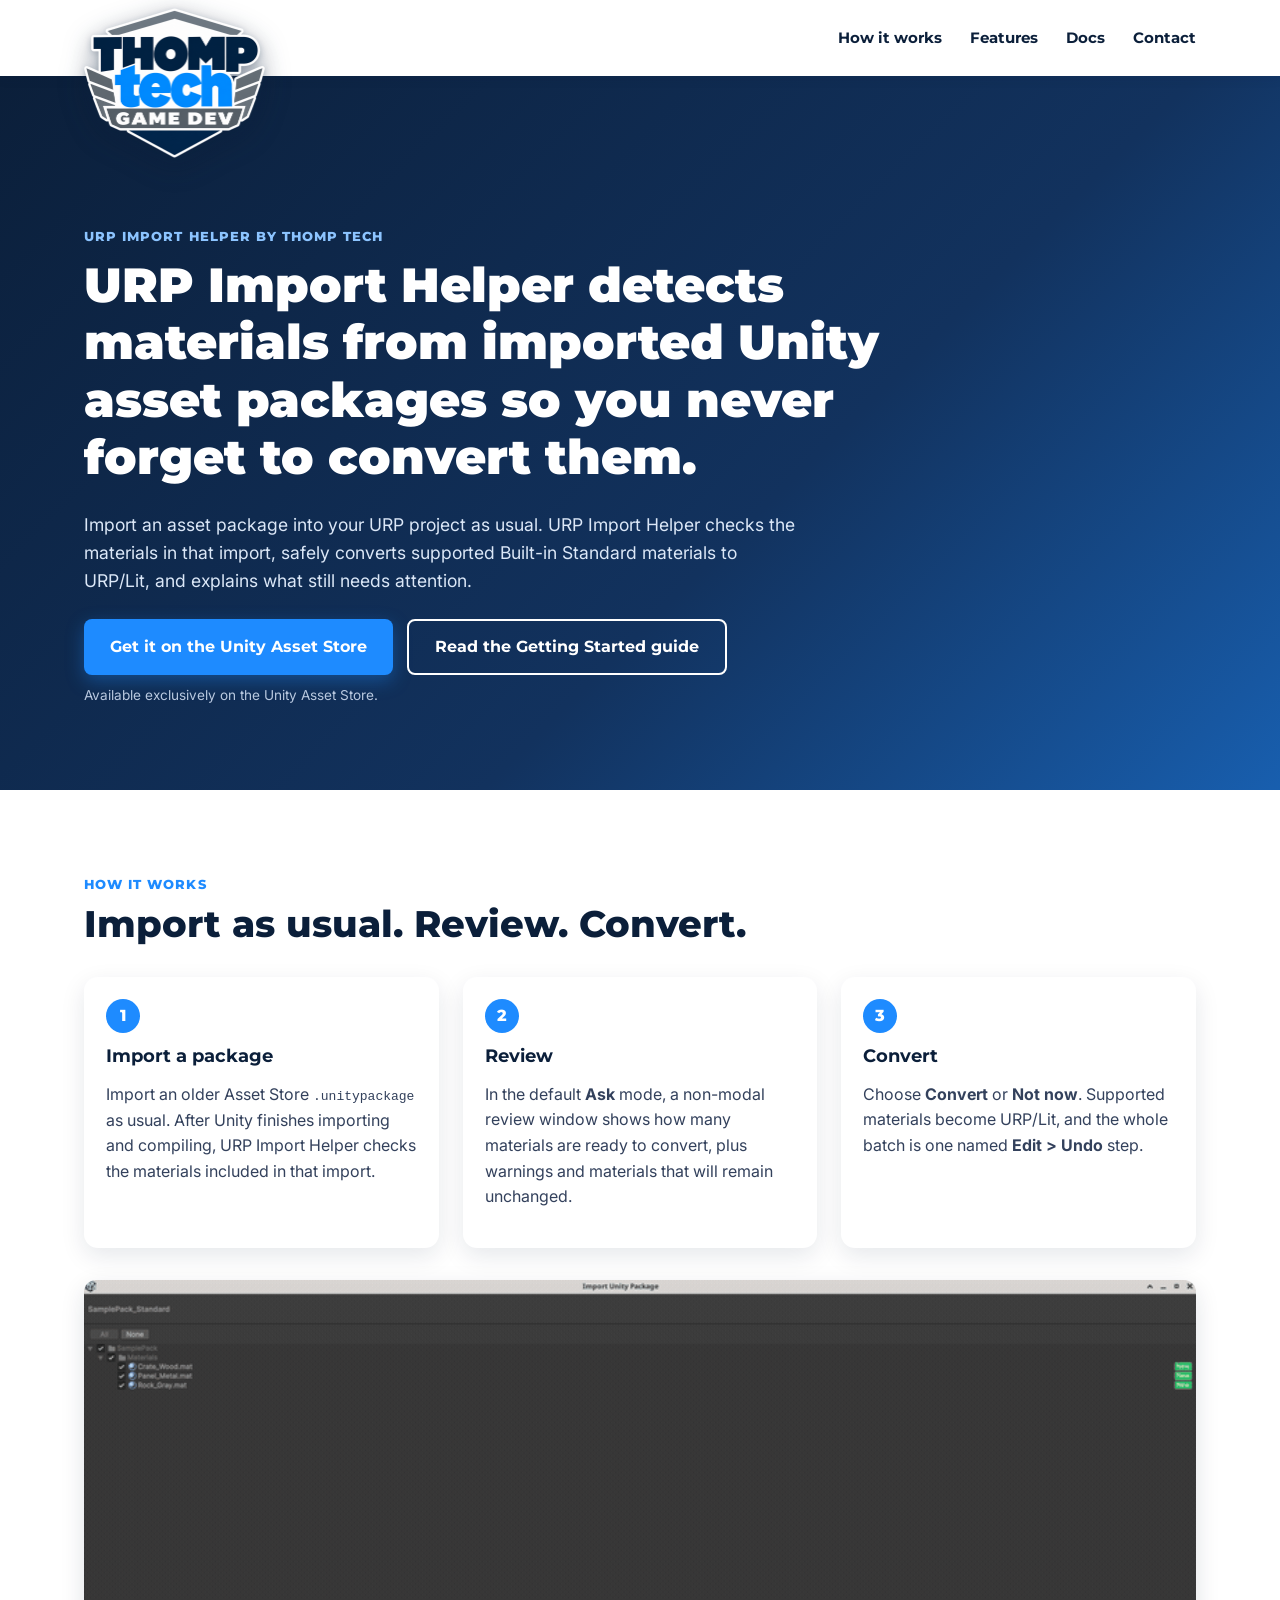
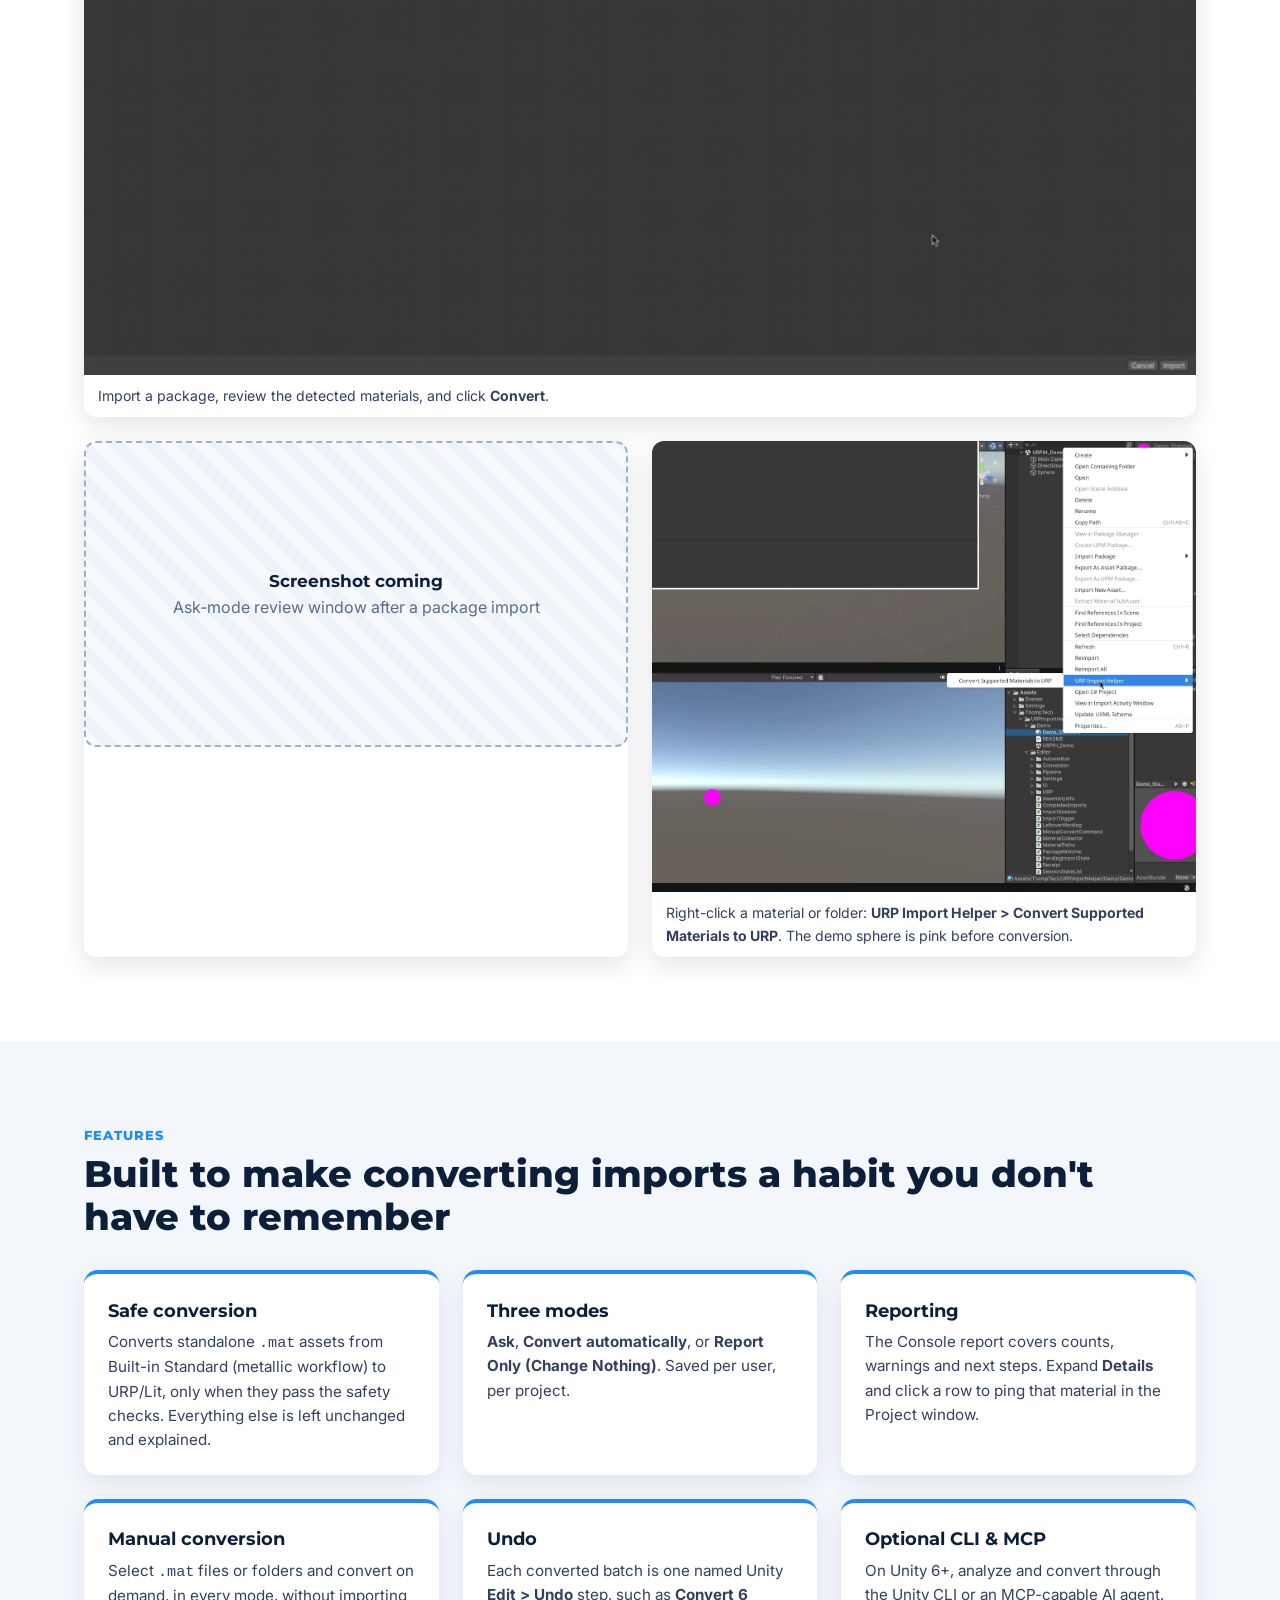
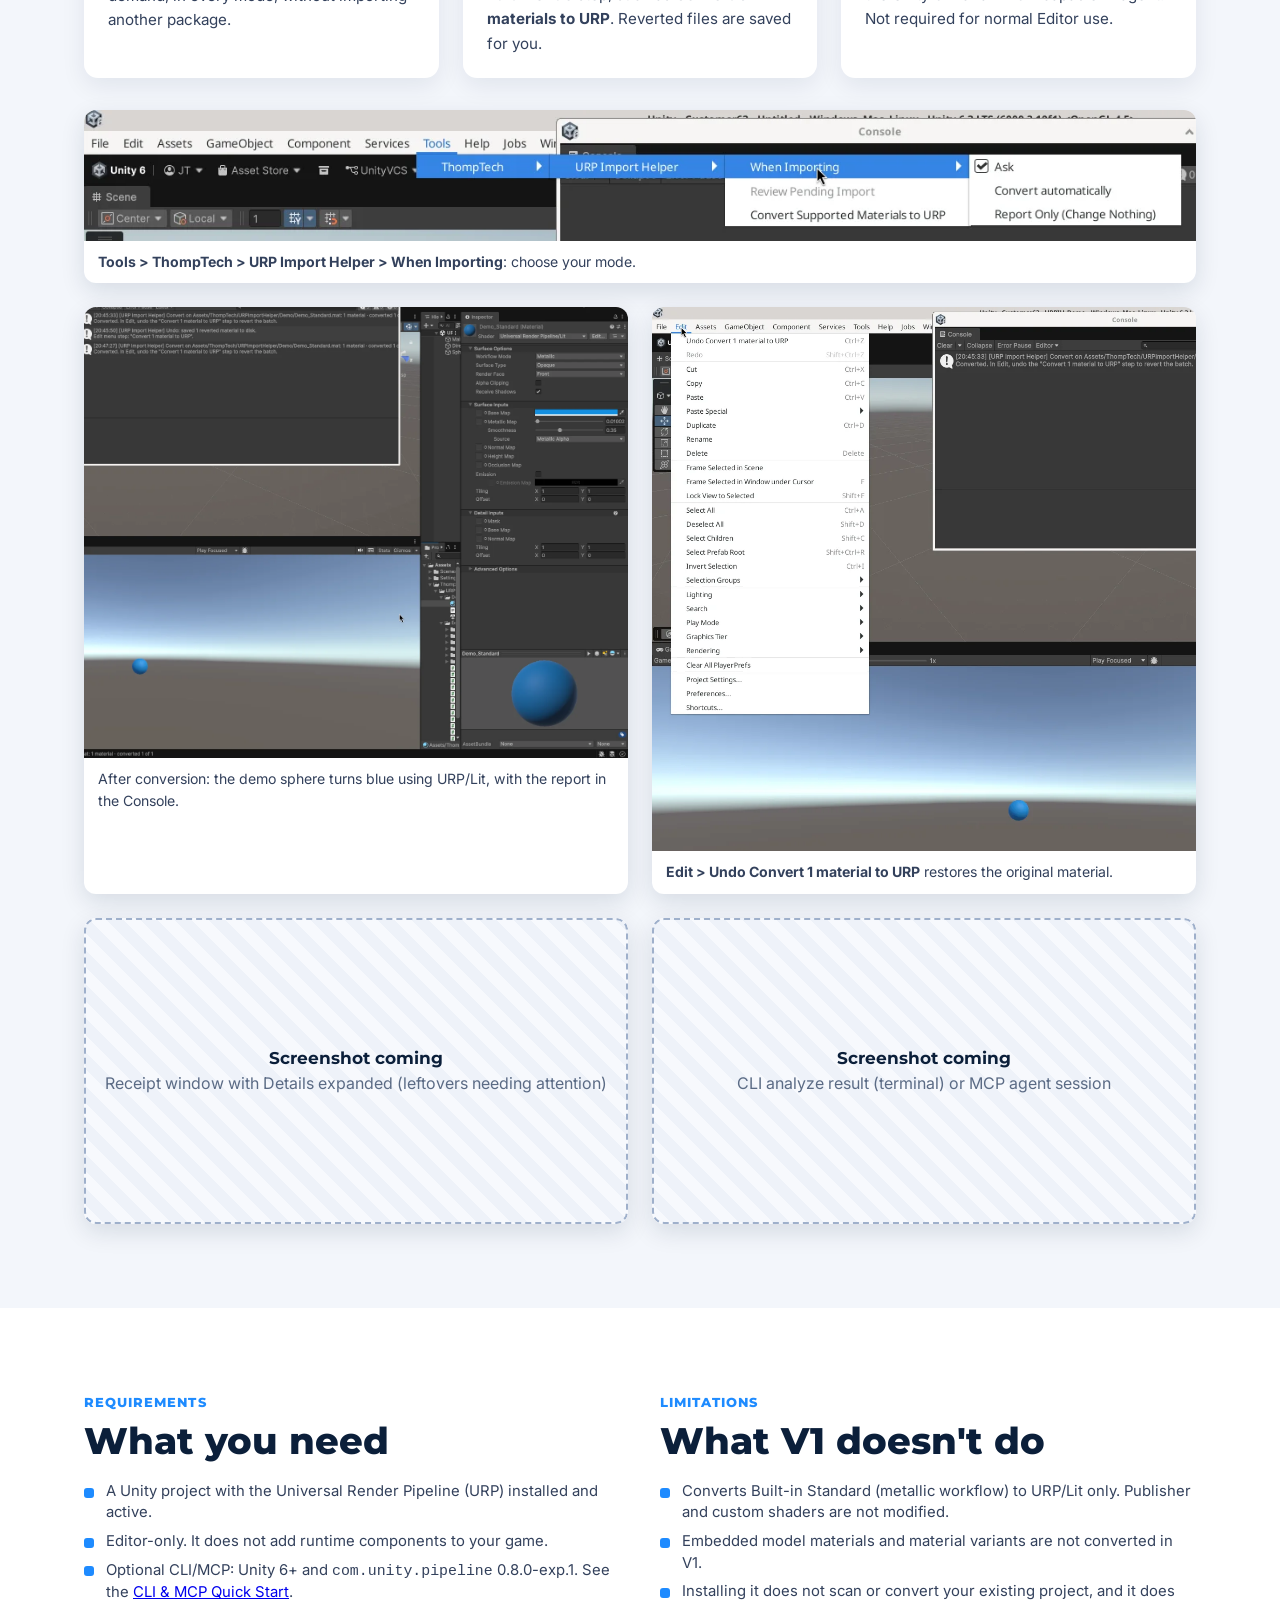
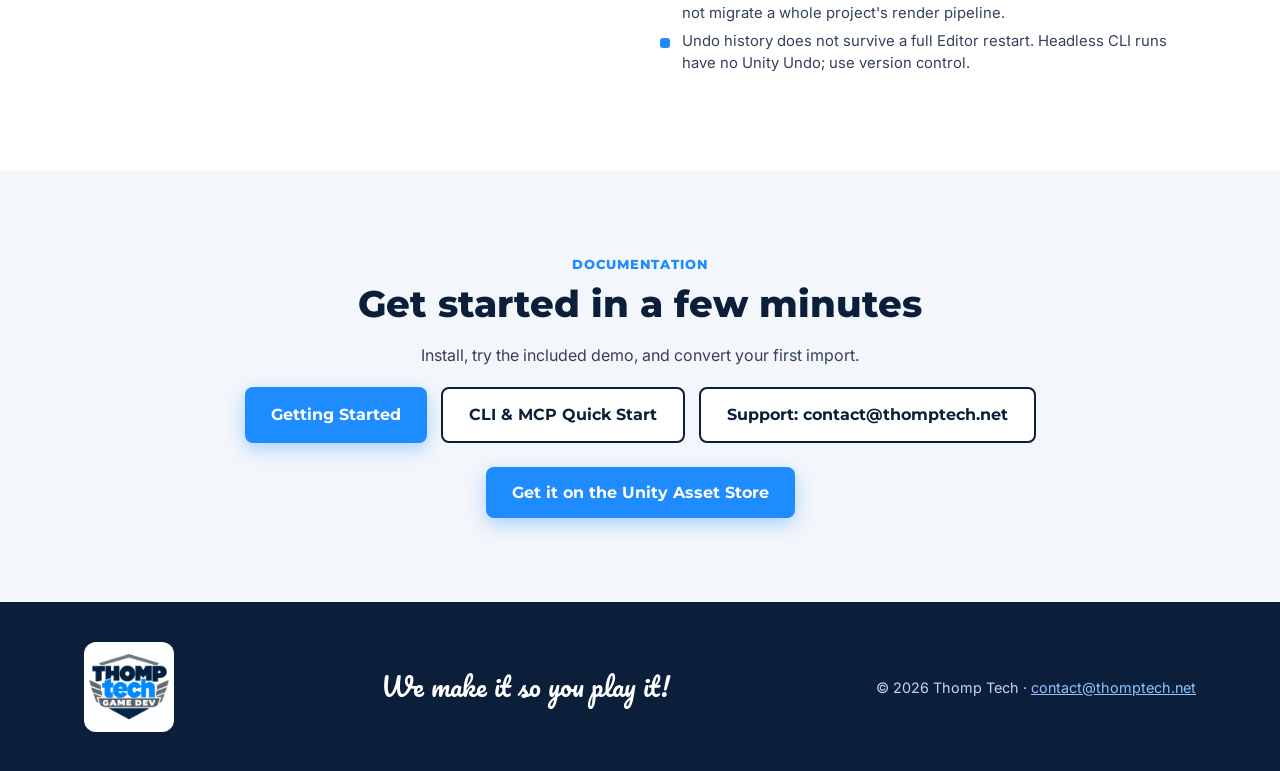
==== urp-import-helper/index.html @ 6417a0b2 "Add URPIH demo GIF" ====
<!DOCTYPE html>
<html lang="en">
<head>
<meta charset="UTF-8"><meta name="viewport" content="width=device-width, initial-scale=1">
<title>URP Import Helper | Thomp Tech</title>
<meta name="description" content="URP Import Helper detects materials from imported Unity asset packages so you never forget to convert them.">
<link rel="preconnect" href="https://fonts.googleapis.com"><link rel="preconnect" href="https://fonts.gstatic.com" crossorigin>
<link href="https://fonts.googleapis.com/css2?family=Montserrat:wght@600;700;800;900&family=Inter:wght@400;500;600&family=Pacifico&display=swap" rel="stylesheet">
<link rel="stylesheet" href="/style.css"><link rel="stylesheet" href="/urp-import-helper/urpih.css">
<link rel="icon" href="/favicon.ico" sizes="any"><link rel="icon" type="image/png" href="/favicon-32.png"><link rel="apple-touch-icon" href="/apple-touch-icon.png">
</head>
<body>
<header class="site-header">
  <div class="wrap nav-row">
    <a href="/" class="brand"><img src="/images/logo-float.png?v=2" alt="Thomp Tech Game Dev logo"></a>
    <nav><a href="#how">How it works</a><a href="#features">Features</a><a href="/urp-import-helper/docs/">Docs</a><a href="/#contact">Contact</a></nav>
  </div>
</header>

<section class="urp-hero">
  <div class="wrap">
    <p class="eyebrow">URP Import Helper by Thomp Tech</p>
    <h1>URP Import Helper detects materials from imported Unity asset packages so you never forget to convert them.</h1>
    <p class="lead">Import an asset package into your URP project as usual. URP Import Helper checks the materials in that import, safely converts supported Built-in Standard materials to URP/Lit, and explains what still needs attention.</p>
    <div class="btns">
      <!-- TODO: replace href with the live Unity Asset Store URL once the listing is approved -->
      <a class="btn primary" href="#asset-store-link-pending">Get it on the Unity Asset Store</a>
      <a class="btn outline" href="/urp-import-helper/docs/">Read the Getting Started guide</a>
    </div>
    <p class="store-note">Available exclusively on the Unity Asset Store.</p>
  </div>
</section>

<section id="how" class="section">
  <div class="wrap">
    <p class="eyebrow">How it works</p>
    <h2>Import as usual. Review. Convert.</h2>
    <div class="steps">
      <div class="step"><span class="num">1</span><h3>Import a package</h3><p>Import an older Asset Store <code>.unitypackage</code> as usual. After Unity finishes importing and compiling, URP Import Helper checks the materials included in that import.</p></div>
      <div class="step"><span class="num">2</span><h3>Review</h3><p>In the default <strong>Ask</strong> mode, a non-modal review window shows how many materials are ready to convert, plus warnings and materials that will remain unchanged.</p></div>
      <div class="step"><span class="num">3</span><h3>Convert</h3><p>Choose <strong>Convert</strong> or <strong>Not now</strong>. Supported materials become URP/Lit, and the whole batch is one named <strong>Edit &gt; Undo</strong> step.</p></div>
    </div>
    <div class="shot-grid">
      <figure class="shot wide"><img src="img/urpih-import-ask-convert.gif" alt="Importing a package with Built-in Standard materials, the URP Import Helper review window appears, and Convert 3 materials converts them to URP" loading="lazy"><figcaption>Import a package, review the detected materials, and click <strong>Convert</strong>.</figcaption></figure>
      <figure class="shot"><div class="ph-shot"><strong>Screenshot coming</strong><span>Ask-mode review window after a package import</span></div></figure>
      <figure class="shot"><img src="img/convert-menu.webp" alt="Unity Project window right-click menu showing URP Import Helper > Convert Supported Materials to URP on the pink demo material" loading="lazy"><figcaption>Right-click a material or folder: <strong>URP Import Helper &gt; Convert Supported Materials to URP</strong>. The demo sphere is pink before conversion.</figcaption></figure>
    </div>
  </div>
</section>

<section id="features" class="section alt">
  <div class="wrap">
    <p class="eyebrow">Features</p>
    <h2>Built to make converting imports a habit you don't have to remember</h2>
    <div class="feat-grid">
      <div class="feat"><h3>Safe conversion</h3><p>Converts standalone <code>.mat</code> assets from Built-in Standard (metallic workflow) to URP/Lit, only when they pass the safety checks. Everything else is left unchanged and explained.</p></div>
      <div class="feat"><h3>Three modes</h3><p><strong>Ask</strong>, <strong>Convert automatically</strong>, or <strong>Report Only (Change Nothing)</strong>. Saved per user, per project.</p></div>
      <div class="feat"><h3>Reporting</h3><p>The Console report covers counts, warnings and next steps. Expand <strong>Details</strong> and click a row to ping that material in the Project window.</p></div>
      <div class="feat"><h3>Manual conversion</h3><p>Select <code>.mat</code> files or folders and convert on demand, in every mode, without importing another package.</p></div>
      <div class="feat"><h3>Undo</h3><p>Each converted batch is one named Unity <strong>Edit &gt; Undo</strong> step, such as <strong>Convert 6 materials to URP</strong>. Reverted files are saved for you.</p></div>
      <div class="feat"><h3>Optional CLI &amp; MCP</h3><p>On Unity 6+, analyze and convert through the Unity CLI or an MCP-capable AI agent. Not required for normal Editor use.</p></div>
    </div>
    <div class="shot-grid">
      <figure class="shot wide"><img src="img/tools-menu.webp" alt="Tools > ThompTech > URP Import Helper > When Importing menu showing Ask, Convert automatically and Report Only (Change Nothing)" loading="lazy"><figcaption><strong>Tools &gt; ThompTech &gt; URP Import Helper &gt; When Importing</strong>: choose your mode.</figcaption></figure>
      <figure class="shot"><img src="img/after-convert.webp" alt="Demo sphere converted to blue with the Inspector showing Universal Render Pipeline/Lit and the conversion report in the Console" loading="lazy"><figcaption>After conversion: the demo sphere turns blue using URP/Lit, with the report in the Console.</figcaption></figure>
      <figure class="shot"><img src="img/edit-undo.webp" alt="Unity Edit menu showing Undo Convert 1 material to URP" loading="lazy"><figcaption><strong>Edit &gt; Undo Convert 1 material to URP</strong> restores the original material.</figcaption></figure>
      <figure class="shot"><div class="ph-shot"><strong>Screenshot coming</strong><span>Receipt window with Details expanded (leftovers needing attention)</span></div></figure>
      <figure class="shot"><div class="ph-shot"><strong>Screenshot coming</strong><span>CLI analyze result (terminal) or MCP agent session</span></div></figure>
    </div>
  </div>
</section>

<section class="section">
  <div class="wrap two-col">
    <div>
      <p class="eyebrow">Requirements</p>
      <h2>What you need</h2>
      <ul class="features">
        <li>A Unity project with the Universal Render Pipeline (URP) installed and active.</li>
        <li>Editor-only. It does not add runtime components to your game.</li>
        <li>Optional CLI/MCP: Unity 6+ and <code>com.unity.pipeline</code> 0.8.0-exp.1. See the <a href="/urp-import-helper/docs/cli-mcp/">CLI &amp; MCP Quick Start</a>.</li>
      </ul>
    </div>
    <div>
      <p class="eyebrow">Limitations</p>
      <h2>What V1 doesn't do</h2>
      <ul class="features">
        <li>Converts Built-in Standard (metallic workflow) to URP/Lit only. Publisher and custom shaders are not modified.</li>
        <li>Embedded model materials and material variants are not converted in V1.</li>
        <li>Installing it does not scan or convert your existing project, and it does not migrate a whole project's render pipeline.</li>
        <li>Undo history does not survive a full Editor restart. Headless CLI runs have no Unity Undo; use version control.</li>
      </ul>
    </div>
  </div>
</section>

<section class="section alt">
  <div class="wrap center">
    <p class="eyebrow">Documentation</p>
    <h2>Get started in a few minutes</h2>
    <p>Install, try the included demo, and convert your first import.</p>
    <div class="doc-links" style="justify-content:center">
      <a class="btn primary" href="/urp-import-helper/docs/">Getting Started</a>
      <a class="btn outline" href="/urp-import-helper/docs/cli-mcp/">CLI &amp; MCP Quick Start</a>
      <a class="btn outline" href="mailto:contact@thomptech.net">Support: contact@thomptech.net</a>
    </div>
    <div class="btns center-btns">
      <!-- TODO: replace href with the live Unity Asset Store URL once the listing is approved -->
      <a class="btn primary" href="#asset-store-link-pending">Get it on the Unity Asset Store</a>
    </div>
  </div>
</section>

<footer class="site-footer">
  <div class="wrap foot-row">
    <img src="/images/logo-transparent.png" alt="Thomp Tech logo">
    <p class="script">We make it so you play it!</p>
    <p class="copy">&copy; 2026 Thomp Tech &middot; <a href="mailto:contact@thomptech.net">contact@thomptech.net</a></p>
  </div>
</footer>
<script>(()=>{const h=document.querySelector(".site-header"),f=()=>h.classList.toggle("scrolled",scrollY>40);addEventListener("scroll",f,{passive:true});f()})();</script>
</body>
</html>
---- style.css ----
:root{--navy:#0B1F3A;--blue:#1E8BFF;--text:#33415c;--bg2:#f3f6fb}
*{box-sizing:border-box}html{scroll-behavior:smooth;scroll-padding-top:84px}
body{margin:0;font-family:Inter,system-ui,sans-serif;color:var(--text);line-height:1.6}
img{max-width:100%;display:block}
h1,h2,h3,.btn,nav a,.eyebrow{font-family:Montserrat,sans-serif}
h1,h2,h3{color:var(--navy);margin:.2em 0 .5em;line-height:1.15}
h2{font-size:clamp(1.6rem,3vw,2.3rem);font-weight:800}
h3{font-size:1.15rem;font-weight:700}
.wrap{max-width:1160px;margin:0 auto;padding:0 24px}
.site-header{position:sticky;top:0;z-index:10;background:#fff;box-shadow:0 2px 12px rgba(11,31,58,.08)}
.nav-row{display:flex;align-items:center;justify-content:space-between;height:76px}
.brand img{height:62px;width:auto}
nav{display:flex;gap:28px}
nav a{color:var(--navy);text-decoration:none;font-weight:700;font-size:.95rem}
nav a:hover{color:var(--blue)}
.hero{min-height:600px;display:flex;align-items:center;background:linear-gradient(90deg,rgba(255,255,255,.88) 0%,rgba(255,255,255,.6) 40%,rgba(255,255,255,0) 68%),url(images/hero.webp) center/cover}
.hero-inner{width:100%}
.hero h1{font-size:clamp(2.2rem,5vw,3.8rem);font-weight:900;max-width:640px;margin-bottom:.2em}
.hero h1 span{color:var(--blue)}
.tagline{font-family:Pacifico,cursive;color:var(--blue);font-size:1.5rem;margin:0 0 .6em}
.lead{max-width:520px;font-size:1.1rem;color:var(--navy)}
.btns{display:flex;gap:14px;flex-wrap:wrap;margin-top:24px}
.btn{display:inline-flex;align-items:center;gap:8px;padding:13px 26px;border-radius:8px;font-weight:700;text-decoration:none;font-size:1rem;transition:.2s}
.btn.primary{background:var(--blue);color:#fff;box-shadow:0 6px 18px rgba(30,139,255,.35)}
.btn.primary:hover{background:#0b74e5}
.btn.outline{background:#fff;color:var(--navy);border:2px solid var(--navy)}
.btn.outline:hover{border-color:var(--blue);color:var(--blue)}
.btn.disabled{background:#e6eaf1;color:#7b879b;cursor:default}
.btn .ph{font-size:.7rem;font-weight:500;opacity:.75}
.ph{font-style:italic;color:#8a96aa}
.ph-box{border:1px dashed #b8c3d6;border-radius:8px;padding:10px 18px;margin:16px 0;background:#fafcff}
.ph-box p,.ph-box ul{margin:.3em 0}
.section{padding:84px 0}.alt{background:var(--bg2)}
.eyebrow{color:var(--blue);font-weight:800;text-transform:uppercase;letter-spacing:.08em;font-size:.82rem;margin:0}
.center{text-align:center}
.featured{display:grid;grid-template-columns:1.1fr 1fr;gap:48px;align-items:center}
.feat-img{position:relative}
.feat-img img{border-radius:14px;box-shadow:0 12px 30px rgba(11,31,58,.18)}
.badge{position:absolute;top:14px;left:14px;background:rgba(11,31,58,.8);color:#fff;font-size:.8rem;padding:5px 12px;border-radius:20px;font-weight:600}
.cards{display:grid;grid-template-columns:repeat(3,1fr);gap:28px;margin-top:36px}
.card{background:#fff;border-radius:14px;overflow:hidden;box-shadow:0 8px 24px rgba(11,31,58,.1)}
.card img{aspect-ratio:16/10;object-fit:cover;width:100%}
.card-body{padding:20px 22px 24px}.card-body p{margin:0}
.past{text-align:center;margin-top:40px}.past p{margin:.3em 0}.muted{color:#8a96aa;font-style:italic}
.about{display:grid;grid-template-columns:340px 1fr;gap:56px;align-items:center}
.headshot{border-radius:16px;box-shadow:0 12px 30px rgba(11,31,58,.18);aspect-ratio:4/5;object-fit:cover;width:100%}
.contact{background:linear-gradient(rgba(243,246,251,.92),rgba(243,246,251,.92)),url(images/desk-window.webp) center/cover}
.contact-inner{max-width:720px}
.email a{color:var(--blue);font-weight:600}
.center-btns{justify-content:center}
.site-footer{background:var(--navy);color:#c9d4e6;padding:40px 0}
.foot-row{display:flex;align-items:center;justify-content:space-between;gap:24px;flex-wrap:wrap}
.foot-row img{height:90px;width:auto;background:#fff;border-radius:12px;padding:4px}
.script{font-family:Pacifico,cursive;color:#fff;font-size:1.6rem;margin:0}
.copy{margin:0;font-size:.9rem}
@media (max-width:900px){
 nav{gap:16px}nav a{font-size:.85rem}
 .featured,.about{grid-template-columns:1fr}
 .about .headshot{max-width:320px;margin:0 auto}
 .cards{grid-template-columns:1fr 1fr}
}
@media (max-width:640px){
 .nav-row{flex-direction:column;height:auto;padding:10px 16px;gap:6px}
 .brand img{height:48px}
 nav{flex-wrap:wrap;justify-content:center;gap:6px 14px}
 html{scroll-padding-top:120px}
 .hero{min-height:520px;background:linear-gradient(rgba(255,255,255,.82),rgba(255,255,255,.55)),url(images/hero.webp) 70% center/cover}
 .cards{grid-template-columns:1fr}
 .section{padding:60px 0}
 .foot-row{flex-direction:column;text-align:center}
}
.btn.primary .ph{color:#dbeaff;opacity:1}
.devlog .muted{font-size:1.15rem}@media(max-width:640px){.nav-row{flex-direction:column}}
.duo{display:grid;grid-template-columns:1fr 1fr;gap:32px;align-items:stretch}
.duo-card{background:#fff;border-radius:16px;overflow:hidden;box-shadow:0 10px 28px rgba(11,31,58,.12);display:flex;flex-direction:column}
.duo-img{position:relative}.duo-img img{width:100%;aspect-ratio:16/9;object-fit:cover}
.duo-body{padding:26px 30px 30px;display:flex;flex-direction:column;flex:1}
.duo-body h2{font-size:clamp(1.4rem,2.4vw,1.9rem)}
.duo-btn{margin-top:auto;padding-top:16px}
@media(max-width:800px){.duo{grid-template-columns:1fr}}
.features{list-style:none;padding:0;margin:8px 0 12px;font-size:.93rem}
.features li{position:relative;padding-left:22px;margin:7px 0;line-height:1.45}
.features li::before{content:"";position:absolute;left:0;top:.45em;width:10px;height:10px;border-radius:3px;background:var(--blue)}
.features strong{color:var(--navy)}
@media(min-width:801px){#devlog .duo-img{flex:1;min-height:0}#devlog .duo-img img{height:100%;aspect-ratio:auto}#devlog .duo-body{flex:0 0 auto}}
/* floating logo */
.nav-row{position:relative;justify-content:flex-end}
.brand{position:absolute;left:24px;top:8px;z-index:20;transition:transform .3s ease}
.brand img{height:150px;width:auto;filter:drop-shadow(0 8px 14px rgba(11,31,58,.35)) drop-shadow(0 2px 3px rgba(11,31,58,.25));transition:height .3s ease}
.site-header.scrolled .brand img{height:64px}
.hero-inner{padding-top:90px}
@media(max-width:640px){
 .nav-row{flex-direction:row;height:64px;padding:0 12px 0 104px;justify-content:flex-end}
 .brand{left:12px;top:6px}
 .brand img{height:80px}
 .site-header.scrolled .brand img{height:52px}
 nav{gap:4px 12px;justify-content:flex-end}nav a{font-size:.8rem}
 html{scroll-padding-top:72px}
 .hero-inner{padding-top:50px}
}
---- urp-import-helper/urpih.css ----
/* URP Import Helper product + docs pages (extends /style.css) */
.urp-hero{background:linear-gradient(135deg,#0B1F3A 0%,#12325e 60%,#1E8BFF 140%);color:#fff;padding:150px 0 70px}
.urp-hero h1{color:#fff;font-size:clamp(1.8rem,4vw,3rem);font-weight:900;max-width:900px;line-height:1.2}
.urp-hero .eyebrow{color:#8cc4ff}
.urp-hero .lead{color:#dbe7f7;max-width:720px}
.urp-hero .btn.outline{background:transparent;color:#fff;border-color:#fff}
.urp-hero .btn.outline:hover{color:#8cc4ff;border-color:#8cc4ff}
.store-note{font-size:.85rem;color:#b9c9e0;margin-top:10px}
.steps{display:grid;grid-template-columns:repeat(3,1fr);gap:24px;margin-top:32px}
.step{background:#fff;border-radius:14px;box-shadow:0 8px 24px rgba(11,31,58,.1);padding:22px}
.step .num{display:inline-block;width:34px;height:34px;border-radius:50%;background:var(--blue);color:#fff;font:800 1rem/34px Montserrat,sans-serif;text-align:center;margin-bottom:8px}
.shot{margin:0;background:#fff;border-radius:12px;overflow:hidden;box-shadow:0 8px 24px rgba(11,31,58,.12)}
.shot img{width:100%;height:auto}
.shot figcaption{padding:10px 14px;font-size:.88rem}
.shot-grid{display:grid;grid-template-columns:repeat(2,1fr);gap:24px;margin-top:32px}
.shot.wide{grid-column:1/-1}
.ph-shot{display:flex;align-items:center;justify-content:center;flex-direction:column;text-align:center;aspect-ratio:16/9;border:2px dashed #9fb0cb;border-radius:12px;background:repeating-linear-gradient(45deg,#f7f9fd,#f7f9fd 12px,#eef2f9 12px,#eef2f9 24px);color:#5b6b85;padding:16px}
.ph-shot strong{font-family:Montserrat,sans-serif;color:var(--navy);font-size:1.05rem}
.feat-grid{display:grid;grid-template-columns:repeat(3,1fr);gap:24px;margin-top:32px}
.feat{background:#fff;border-radius:14px;padding:22px 24px;box-shadow:0 8px 24px rgba(11,31,58,.08);border-top:4px solid var(--blue)}
.feat p{margin:0;font-size:.95rem}
.two-col{display:grid;grid-template-columns:1fr 1fr;gap:40px}
.doc-links{display:flex;gap:14px;flex-wrap:wrap;margin-top:18px}
.site-footer a{color:#8cc4ff}
/* docs */
.docs-page .site-header{position:sticky}
.docs-layout{display:grid;grid-template-columns:260px 1fr;gap:48px;padding-top:110px;padding-bottom:60px}
.docs-side{position:sticky;top:96px;align-self:start;max-height:calc(100vh - 110px);overflow:auto;font-size:.9rem;border-right:1px solid #e3e8f0;padding-right:18px}
.docs-side summary{font:800 1rem Montserrat,sans-serif;color:var(--navy);cursor:pointer;list-style:none;margin-bottom:6px}
.docs-side summary::-webkit-details-marker{display:none}
.side-h{font:800 .75rem Montserrat,sans-serif;text-transform:uppercase;letter-spacing:.08em;color:var(--blue);margin:18px 0 6px}
.docs-side ul{list-style:none;margin:0;padding:0}
.docs-side ul ul{padding-left:14px}
.docs-side a{display:block;padding:4px 8px;border-radius:6px;color:var(--text);text-decoration:none}
.docs-side a:hover{background:var(--bg2);color:var(--blue)}
.docs-side a.active{background:var(--blue);color:#fff;font-weight:600}
.docs-main{min-width:0;max-width:820px}
.docs-main h1{font-size:clamp(1.7rem,3.5vw,2.4rem);font-weight:900}
.docs-main h2{font-size:1.5rem;margin-top:1.8em;padding-top:.4em;border-top:1px solid #e3e8f0}
.docs-main h3{margin-top:1.4em}
.docs-main a{color:var(--blue)}
.docs-main code{background:#eef2f9;padding:1px 6px;border-radius:4px;font-size:.88em}
.docs-main pre{background:#0B1F3A;color:#e6eefb;padding:14px 16px;border-radius:10px;overflow-x:auto}
.docs-main pre code{background:none;padding:0;color:inherit}
.docs-main blockquote{margin:1em 0;padding:10px 18px;border-left:4px solid var(--blue);background:var(--bg2);border-radius:0 8px 8px 0}
.crumbs{font-size:.85rem;color:#8a96aa;margin:0}.crumbs a{color:#8a96aa}
.docs-next{margin-top:40px;padding-top:20px;border-top:1px solid #e3e8f0}
.docs-next .btn{color:var(--navy)}
@media(max-width:900px){.steps,.feat-grid{grid-template-columns:1fr 1fr}.two-col{grid-template-columns:1fr}
 .docs-layout{grid-template-columns:1fr;gap:16px;padding-top:96px}
 .docs-side{position:static;max-height:none;border-right:0;border:1px solid #e3e8f0;border-radius:10px;padding:12px 14px;background:var(--bg2)}
 .docs-side details:not([open]) summary::after{content:" ▸"}}
@media(max-width:640px){.steps,.feat-grid,.shot-grid{grid-template-columns:1fr}.urp-hero{padding:110px 0 50px}.docs-layout{padding-top:80px}}
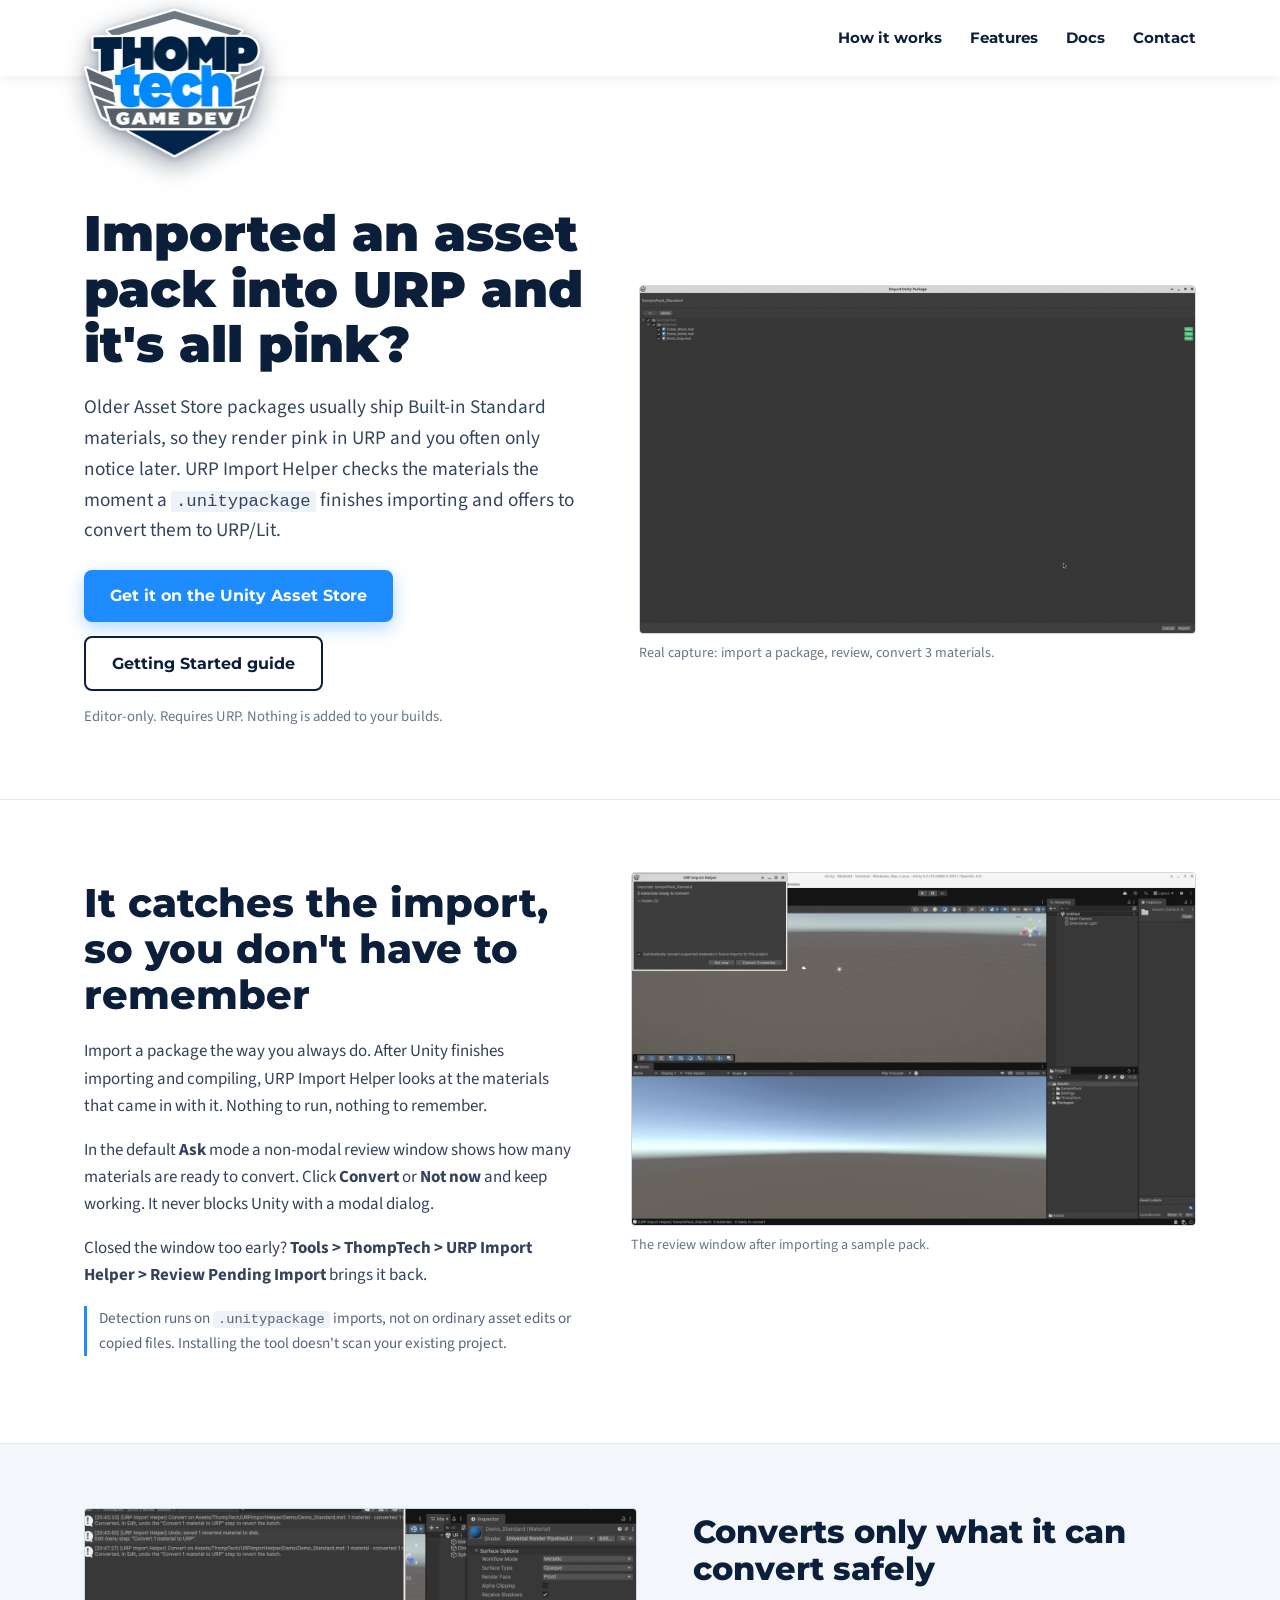
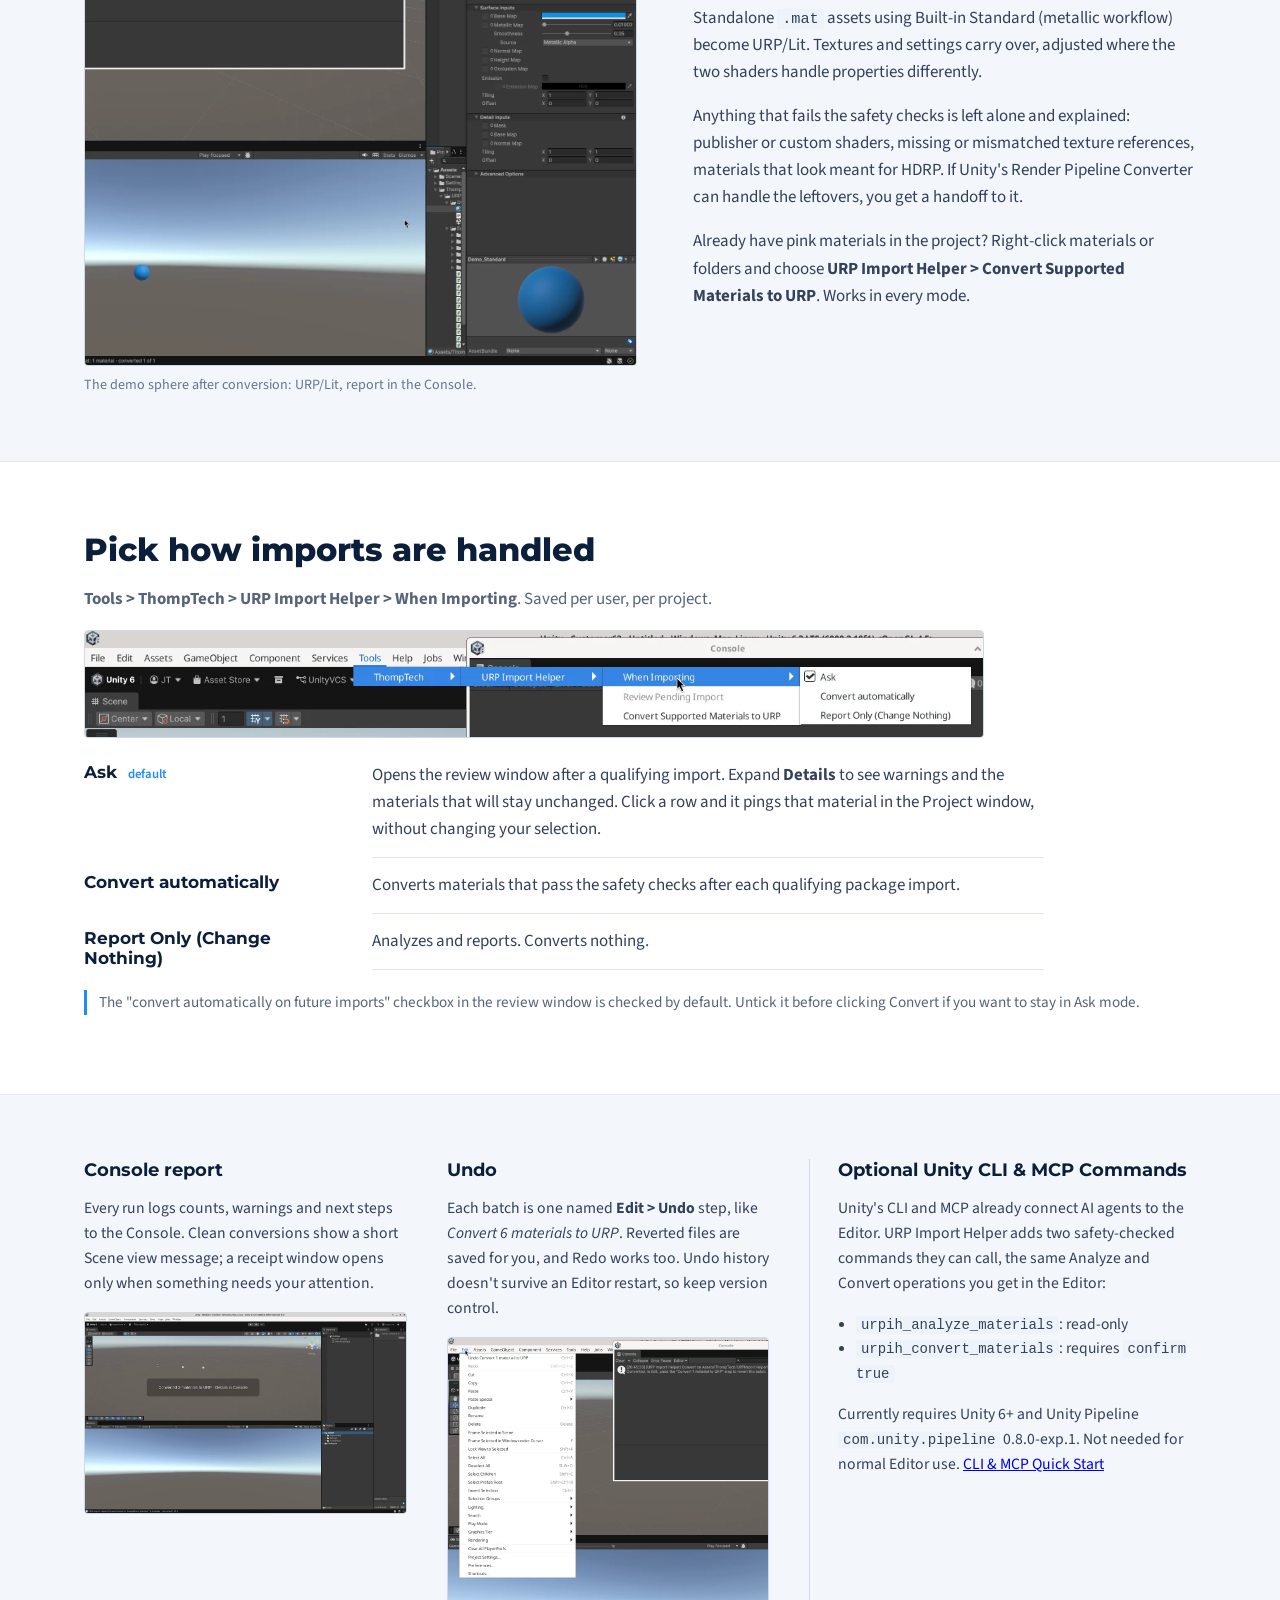
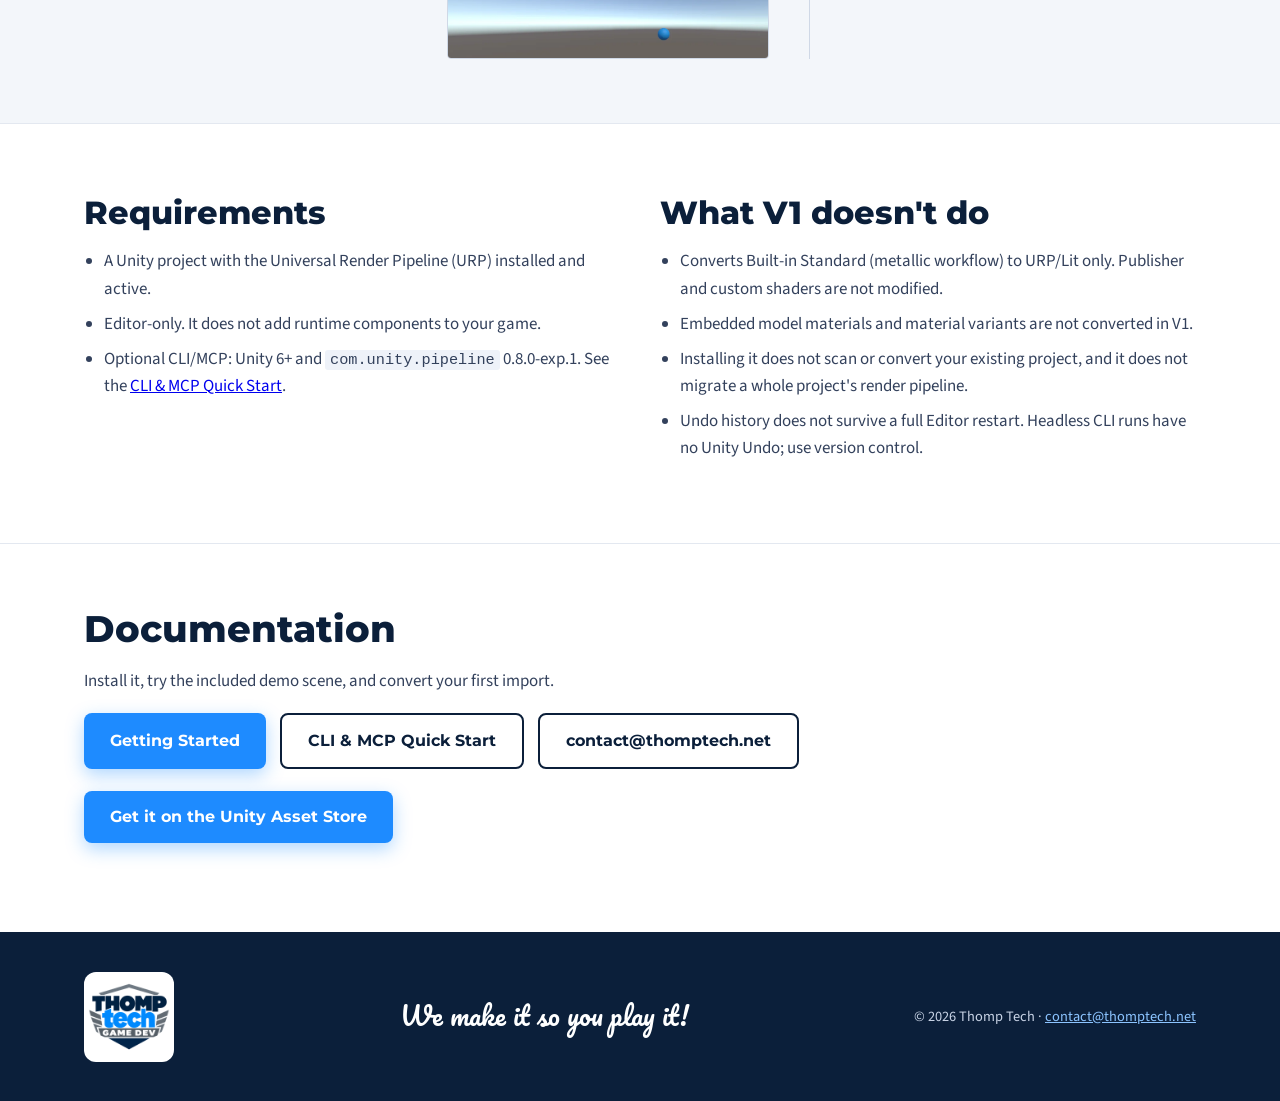
==== commit 545ab14e: "Preview: URPIH product page redesign" ====
--- a/urp-import-helper/index.html
+++ b/urp-import-helper/index.html
@@ -5,11 +5,11 @@
 <title>URP Import Helper | Thomp Tech</title>
 <meta name="description" content="URP Import Helper detects materials from imported Unity asset packages so you never forget to convert them.">
 <link rel="preconnect" href="https://fonts.googleapis.com"><link rel="preconnect" href="https://fonts.gstatic.com" crossorigin>
-<link href="https://fonts.googleapis.com/css2?family=Montserrat:wght@600;700;800;900&family=Inter:wght@400;500;600&family=Pacifico&display=swap" rel="stylesheet">
+<link href="https://fonts.googleapis.com/css2?family=Montserrat:wght@600;700;800;900&family=Source+Sans+3:wght@400;600;700&family=Pacifico&display=swap" rel="stylesheet">
 <link rel="stylesheet" href="/style.css"><link rel="stylesheet" href="/urp-import-helper/urpih.css">
 <link rel="icon" href="/favicon.ico" sizes="any"><link rel="icon" type="image/png" href="/favicon-32.png"><link rel="apple-touch-icon" href="/apple-touch-icon.png">
 </head>
-<body>
+<body class="urpih">
 <header class="site-header">
   <div class="wrap nav-row">
     <a href="/" class="brand"><img src="/images/logo-float.png?v=2" alt="Thomp Tech Game Dev logo"></a>
@@ -17,74 +17,98 @@
   </div>
 </header>
 
-<section class="urp-hero">
-  <div class="wrap">
-    <p class="eyebrow">URP Import Helper by Thomp Tech</p>
-    <h1>URP Import Helper detects materials from imported Unity asset packages so you never forget to convert them.</h1>
-    <p class="lead">Import an asset package into your URP project as usual. URP Import Helper checks the materials in that import, safely converts supported Built-in Standard materials to URP/Lit, and explains what still needs attention.</p>
-    <div class="btns">
-      <!-- TODO: replace href with the live Unity Asset Store URL once the listing is approved -->
-      <a class="btn primary" href="#asset-store-link-pending">Get it on the Unity Asset Store</a>
-      <a class="btn outline" href="/urp-import-helper/docs/">Read the Getting Started guide</a>
+<section class="u-hero">
+  <div class="wrap u-hero-grid">
+    <div>
+      <h1>Imported an asset pack into URP and it's all pink?</h1>
+      <p class="u-sub">Older Asset Store packages usually ship Built-in Standard materials, so they render pink in URP and you often only notice later. URP Import Helper checks the materials the moment a <code>.unitypackage</code> finishes importing and offers to convert them to URP/Lit.</p>
+      <div class="btns">
+        <!-- TODO: replace href with the live Unity Asset Store URL once the listing is approved -->
+        <a class="btn primary" href="#asset-store-link-pending">Get it on the Unity Asset Store</a>
+        <a class="btn outline" href="/urp-import-helper/docs/">Getting Started guide</a>
+      </div>
+      <p class="u-meta">Editor-only. Requires URP. Nothing is added to your builds.</p>
     </div>
-    <p class="store-note">Available exclusively on the Unity Asset Store.</p>
+    <figure class="u-hero-shot"><img src="img/urpih-import-ask-convert.gif" width="800" height="500" alt="Importing a package with Built-in Standard materials: the URP Import Helper review window appears and Convert 3 materials converts them to URP/Lit"><figcaption>Real capture: import a package, review, convert 3 materials.</figcaption></figure>
   </div>
 </section>
 
-<section id="how" class="section">
-  <div class="wrap">
-    <p class="eyebrow">How it works</p>
-    <h2>Import as usual. Review. Convert.</h2>
-    <div class="steps">
-      <div class="step"><span class="num">1</span><h3>Import a package</h3><p>Import an older Asset Store <code>.unitypackage</code> as usual. After Unity finishes importing and compiling, URP Import Helper checks the materials included in that import.</p></div>
-      <div class="step"><span class="num">2</span><h3>Review</h3><p>In the default <strong>Ask</strong> mode, a non-modal review window shows how many materials are ready to convert, plus warnings and materials that will remain unchanged.</p></div>
-      <div class="step"><span class="num">3</span><h3>Convert</h3><p>Choose <strong>Convert</strong> or <strong>Not now</strong>. Supported materials become URP/Lit, and the whole batch is one named <strong>Edit &gt; Undo</strong> step.</p></div>
+<section id="how" class="u-primary">
+  <div class="wrap u-split">
+    <div class="u-copy">
+      <h2>It catches the import, so you don't have to remember</h2>
+      <p>Import a package the way you always do. After Unity finishes importing and compiling, URP Import Helper looks at the materials that came in with it. Nothing to run, nothing to remember.</p>
+      <p>In the default <strong>Ask</strong> mode a non-modal review window shows how many materials are ready to convert. Click <strong>Convert</strong> or <strong>Not now</strong> and keep working. It never blocks Unity with a modal dialog.</p>
+      <p>Closed the window too early? <strong>Tools &gt; ThompTech &gt; URP Import Helper &gt; Review Pending Import</strong> brings it back.</p>
+      <p class="u-note">Detection runs on <code>.unitypackage</code> imports, not on ordinary asset edits or copied files. Installing the tool doesn't scan your existing project.</p>
     </div>
-    <div class="shot-grid">
-      <figure class="shot wide"><img src="img/urpih-import-ask-convert.gif" alt="Importing a package with Built-in Standard materials, the URP Import Helper review window appears, and Convert 3 materials converts them to URP" loading="lazy"><figcaption>Import a package, review the detected materials, and click <strong>Convert</strong>.</figcaption></figure>
-      <figure class="shot"><div class="ph-shot"><strong>Screenshot coming</strong><span>Ask-mode review window after a package import</span></div></figure>
-      <figure class="shot"><img src="img/convert-menu.webp" alt="Unity Project window right-click menu showing URP Import Helper > Convert Supported Materials to URP on the pink demo material" loading="lazy"><figcaption>Right-click a material or folder: <strong>URP Import Helper &gt; Convert Supported Materials to URP</strong>. The demo sphere is pink before conversion.</figcaption></figure>
+    <figure class="u-fig"><img src="img/ask-review-window.webp" width="1280" height="800" alt="URP Import Helper review window after importing SamplePack_Standard: 3 materials ready to convert, Details, Not now and Convert 3 materials buttons" loading="lazy"><figcaption>The review window after importing a sample pack.</figcaption></figure>
+  </div>
+</section>
+
+<section id="features" class="u-band">
+  <div class="wrap u-split rev">
+    <figure class="u-fig"><img src="img/after-convert.webp" width="1358" height="1125" alt="Demo sphere converted to blue with the Inspector showing Universal Render Pipeline/Lit and the conversion report in the Console" loading="lazy"><figcaption>The demo sphere after conversion: URP/Lit, report in the Console.</figcaption></figure>
+    <div class="u-copy">
+      <h2>Converts only what it can convert safely</h2>
+      <p>Standalone <code>.mat</code> assets using Built-in Standard (metallic workflow) become URP/Lit. Textures and settings carry over, adjusted where the two shaders handle properties differently.</p>
+      <p>Anything that fails the safety checks is left alone and explained: publisher or custom shaders, missing or mismatched texture references, materials that look meant for HDRP. If Unity's Render Pipeline Converter can handle the leftovers, you get a handoff to it.</p>
+      <p>Already have pink materials in the project? Right-click materials or folders and choose <strong>URP Import Helper &gt; Convert Supported Materials to URP</strong>. Works in every mode.</p>
     </div>
   </div>
 </section>
 
-<section id="features" class="section alt">
+<section class="u-plain">
   <div class="wrap">
-    <p class="eyebrow">Features</p>
-    <h2>Built to make converting imports a habit you don't have to remember</h2>
-    <div class="feat-grid">
-      <div class="feat"><h3>Safe conversion</h3><p>Converts standalone <code>.mat</code> assets from Built-in Standard (metallic workflow) to URP/Lit, only when they pass the safety checks. Everything else is left unchanged and explained.</p></div>
-      <div class="feat"><h3>Three modes</h3><p><strong>Ask</strong>, <strong>Convert automatically</strong>, or <strong>Report Only (Change Nothing)</strong>. Saved per user, per project.</p></div>
-      <div class="feat"><h3>Reporting</h3><p>The Console report covers counts, warnings and next steps. Expand <strong>Details</strong> and click a row to ping that material in the Project window.</p></div>
-      <div class="feat"><h3>Manual conversion</h3><p>Select <code>.mat</code> files or folders and convert on demand, in every mode, without importing another package.</p></div>
-      <div class="feat"><h3>Undo</h3><p>Each converted batch is one named Unity <strong>Edit &gt; Undo</strong> step, such as <strong>Convert 6 materials to URP</strong>. Reverted files are saved for you.</p></div>
-      <div class="feat"><h3>Optional CLI &amp; MCP</h3><p>On Unity 6+, analyze and convert through the Unity CLI or an MCP-capable AI agent. Not required for normal Editor use.</p></div>
+    <h2>Pick how imports are handled</h2>
+    <p class="u-path"><strong>Tools &gt; ThompTech &gt; URP Import Helper &gt; When Importing</strong>. Saved per user, per project.</p>
+    <img class="u-strip" src="img/tools-menu.webp" width="1275" height="150" alt="When Importing menu showing Ask, Convert automatically and Report Only (Change Nothing)" loading="lazy">
+    <dl class="u-modes">
+      <dt>Ask <span>default</span></dt>
+      <dd>Opens the review window after a qualifying import. Expand <strong>Details</strong> to see warnings and the materials that will stay unchanged. Click a row and it pings that material in the Project window, without changing your selection.</dd>
+      <dt>Convert automatically</dt>
+      <dd>Converts materials that pass the safety checks after each qualifying package import.</dd>
+      <dt>Report Only (Change Nothing)</dt>
+      <dd>Analyzes and reports. Converts nothing.</dd>
+    </dl>
+    <p class="u-note">The "convert automatically on future imports" checkbox in the review window is checked by default. Untick it before clicking Convert if you want to stay in Ask mode.</p>
+  </div>
+</section>
+
+<section class="u-band">
+  <div class="wrap u-minor">
+    <div>
+      <h3>Console report</h3>
+      <p>Every run logs counts, warnings and next steps to the Console. Clean conversions show a short Scene view message; a receipt window opens only when something needs your attention.</p>
+      <img src="img/after-convert-scene-overlay.webp" width="1280" height="800" alt="Scene view message reading Converted 3 materials to URP, Details in Console" loading="lazy">
     </div>
-    <div class="shot-grid">
-      <figure class="shot wide"><img src="img/tools-menu.webp" alt="Tools > ThompTech > URP Import Helper > When Importing menu showing Ask, Convert automatically and Report Only (Change Nothing)" loading="lazy"><figcaption><strong>Tools &gt; ThompTech &gt; URP Import Helper &gt; When Importing</strong>: choose your mode.</figcaption></figure>
-      <figure class="shot"><img src="img/after-convert.webp" alt="Demo sphere converted to blue with the Inspector showing Universal Render Pipeline/Lit and the conversion report in the Console" loading="lazy"><figcaption>After conversion: the demo sphere turns blue using URP/Lit, with the report in the Console.</figcaption></figure>
-      <figure class="shot"><img src="img/edit-undo.webp" alt="Unity Edit menu showing Undo Convert 1 material to URP" loading="lazy"><figcaption><strong>Edit &gt; Undo Convert 1 material to URP</strong> restores the original material.</figcaption></figure>
-      <figure class="shot"><div class="ph-shot"><strong>Screenshot coming</strong><span>Receipt window with Details expanded (leftovers needing attention)</span></div></figure>
-      <figure class="shot"><div class="ph-shot"><strong>Screenshot coming</strong><span>CLI analyze result (terminal) or MCP agent session</span></div></figure>
+    <div>
+      <h3>Undo</h3>
+      <p>Each batch is one named <strong>Edit &gt; Undo</strong> step, like <em>Convert 6 materials to URP</em>. Reverted files are saved for you, and Redo works too. Undo history doesn't survive an Editor restart, so keep version control.</p>
+      <img src="img/edit-undo.webp" width="1050" height="1050" alt="Unity Edit menu showing Undo Convert 1 material to URP" loading="lazy">
+    </div>
+    <div class="u-cli">
+      <h3>Optional Unity CLI &amp; MCP Commands</h3>
+      <p>Unity's CLI and MCP already connect AI agents to the Editor. URP Import Helper adds two safety-checked commands they can call, the same Analyze and Convert operations you get in the Editor:</p>
+      <ul><li><code>urpih_analyze_materials</code>: read-only</li><li><code>urpih_convert_materials</code>: requires <code>confirm true</code></li></ul>
+      <p>Currently requires Unity 6+ and Unity Pipeline <code>com.unity.pipeline</code> 0.8.0-exp.1. Not needed for normal Editor use. <a href="/urp-import-helper/docs/cli-mcp/">CLI &amp; MCP Quick Start</a></p>
     </div>
   </div>
 </section>
 
-<section class="section">
+<section class="u-plain">
   <div class="wrap two-col">
     <div>
-      <p class="eyebrow">Requirements</p>
-      <h2>What you need</h2>
-      <ul class="features">
+      <h2>Requirements</h2>
+      <ul class="u-list">
         <li>A Unity project with the Universal Render Pipeline (URP) installed and active.</li>
         <li>Editor-only. It does not add runtime components to your game.</li>
         <li>Optional CLI/MCP: Unity 6+ and <code>com.unity.pipeline</code> 0.8.0-exp.1. See the <a href="/urp-import-helper/docs/cli-mcp/">CLI &amp; MCP Quick Start</a>.</li>
       </ul>
     </div>
     <div>
-      <p class="eyebrow">Limitations</p>
       <h2>What V1 doesn't do</h2>
-      <ul class="features">
+      <ul class="u-list">
         <li>Converts Built-in Standard (metallic workflow) to URP/Lit only. Publisher and custom shaders are not modified.</li>
         <li>Embedded model materials and material variants are not converted in V1.</li>
         <li>Installing it does not scan or convert your existing project, and it does not migrate a whole project's render pipeline.</li>
@@ -94,20 +118,16 @@
   </div>
 </section>
 
-<section class="section alt">
-  <div class="wrap center">
-    <p class="eyebrow">Documentation</p>
-    <h2>Get started in a few minutes</h2>
-    <p>Install, try the included demo, and convert your first import.</p>
-    <div class="doc-links" style="justify-content:center">
+<section class="u-docs">
+  <div class="wrap">
+    <h2>Documentation</h2>
+    <p>Install it, try the included demo scene, and convert your first import.</p>
+    <div class="doc-links">
       <a class="btn primary" href="/urp-import-helper/docs/">Getting Started</a>
       <a class="btn outline" href="/urp-import-helper/docs/cli-mcp/">CLI &amp; MCP Quick Start</a>
-      <a class="btn outline" href="mailto:contact@thomptech.net">Support: contact@thomptech.net</a>
+      <a class="btn outline" href="mailto:contact@thomptech.net">contact@thomptech.net</a>
     </div>
-    <div class="btns center-btns">
-      <!-- TODO: replace href with the live Unity Asset Store URL once the listing is approved -->
-      <a class="btn primary" href="#asset-store-link-pending">Get it on the Unity Asset Store</a>
-    </div>
+    <p style="margin-top:22px"><!-- TODO: replace href with the live Unity Asset Store URL once the listing is approved --><a class="btn primary" href="#asset-store-link-pending">Get it on the Unity Asset Store</a></p>
   </div>
 </section>
 
--- a/urp-import-helper/urpih.css
+++ b/urp-import-helper/urpih.css
@@ -1,27 +1,43 @@
 /* URP Import Helper product + docs pages (extends /style.css) */
-.urp-hero{background:linear-gradient(135deg,#0B1F3A 0%,#12325e 60%,#1E8BFF 140%);color:#fff;padding:150px 0 70px}
-.urp-hero h1{color:#fff;font-size:clamp(1.8rem,4vw,3rem);font-weight:900;max-width:900px;line-height:1.2}
-.urp-hero .eyebrow{color:#8cc4ff}
-.urp-hero .lead{color:#dbe7f7;max-width:720px}
-.urp-hero .btn.outline{background:transparent;color:#fff;border-color:#fff}
-.urp-hero .btn.outline:hover{color:#8cc4ff;border-color:#8cc4ff}
-.store-note{font-size:.85rem;color:#b9c9e0;margin-top:10px}
-.steps{display:grid;grid-template-columns:repeat(3,1fr);gap:24px;margin-top:32px}
-.step{background:#fff;border-radius:14px;box-shadow:0 8px 24px rgba(11,31,58,.1);padding:22px}
-.step .num{display:inline-block;width:34px;height:34px;border-radius:50%;background:var(--blue);color:#fff;font:800 1rem/34px Montserrat,sans-serif;text-align:center;margin-bottom:8px}
-.shot{margin:0;background:#fff;border-radius:12px;overflow:hidden;box-shadow:0 8px 24px rgba(11,31,58,.12)}
-.shot img{width:100%;height:auto}
-.shot figcaption{padding:10px 14px;font-size:.88rem}
-.shot-grid{display:grid;grid-template-columns:repeat(2,1fr);gap:24px;margin-top:32px}
-.shot.wide{grid-column:1/-1}
-.ph-shot{display:flex;align-items:center;justify-content:center;flex-direction:column;text-align:center;aspect-ratio:16/9;border:2px dashed #9fb0cb;border-radius:12px;background:repeating-linear-gradient(45deg,#f7f9fd,#f7f9fd 12px,#eef2f9 12px,#eef2f9 24px);color:#5b6b85;padding:16px}
-.ph-shot strong{font-family:Montserrat,sans-serif;color:var(--navy);font-size:1.05rem}
-.feat-grid{display:grid;grid-template-columns:repeat(3,1fr);gap:24px;margin-top:32px}
-.feat{background:#fff;border-radius:14px;padding:22px 24px;box-shadow:0 8px 24px rgba(11,31,58,.08);border-top:4px solid var(--blue)}
-.feat p{margin:0;font-size:.95rem}
+.urpih{font-family:"Source Sans 3",system-ui,sans-serif;font-size:1.06rem}
+.urpih code{background:#eef2f9;padding:1px 5px;border-radius:3px;font-size:.9em}
+.u-hero{padding:130px 0 56px;border-bottom:1px solid #e3e8f0}
+.u-hero-grid{display:grid;grid-template-columns:1fr 1.1fr;gap:48px;align-items:center}
+.u-hero h1{font-size:clamp(2rem,4.2vw,3.1rem);font-weight:900;line-height:1.12;margin:0 0 .4em;color:var(--navy)}
+.u-sub{font-size:1.2rem;color:#33445f;max-width:560px}
+.u-meta{font-size:.92rem;color:#66758c;margin-top:14px}
+.u-hero-shot,.u-fig{margin:0}
+.u-hero-shot img,.u-fig img{width:100%;height:auto;display:block;border:1px solid #cfd8e6;border-radius:4px}
+figcaption{font-size:.88rem;color:#66758c;padding-top:8px}
+.u-primary{padding:72px 0}
+.u-primary h2{font-size:clamp(1.7rem,3.2vw,2.5rem)}
+.u-split{display:grid;grid-template-columns:1fr 1.15fr;gap:56px;align-items:start}
+.u-split.rev{grid-template-columns:1.1fr 1fr}
+.u-copy p{max-width:600px}
+.u-note{font-size:.95rem;color:#55647b;border-left:3px solid var(--blue);padding-left:12px}
+.u-band{background:#f3f6fa;padding:64px 0;border-top:1px solid #e3e8f0;border-bottom:1px solid #e3e8f0}
+.u-band h2{font-size:clamp(1.5rem,2.6vw,2rem)}
+.u-plain{padding:64px 0}
+.u-plain h2{font-size:clamp(1.5rem,2.6vw,2rem);margin-bottom:.2em}
+.u-path{color:#55647b}
+.u-strip{width:100%;max-width:900px;height:auto;border:1px solid #cfd8e6;border-radius:4px;margin:6px 0 24px}
+.u-modes{display:grid;grid-template-columns:260px 1fr;gap:14px 28px;margin:0 0 20px;max-width:960px}
+.u-modes dt{font:700 1.05rem Montserrat,sans-serif;color:var(--navy)}
+.u-modes dt span{font:600 .8rem "Source Sans 3",sans-serif;color:var(--blue);margin-left:6px}
+.u-modes dd{margin:0;padding-bottom:14px;border-bottom:1px solid #e3e8f0}
+.u-minor{display:grid;grid-template-columns:1fr 1fr 1.2fr;gap:40px}
+.u-minor h3{margin-top:0}
+.u-minor p{font-size:.98rem}
+.u-minor img{width:100%;height:auto;border:1px solid #cfd8e6;border-radius:4px}
+.u-cli{border-left:1px solid #cfd8e6;padding-left:28px;font-size:.97rem}
+.u-cli ul{padding-left:18px;margin:.3em 0}
+.u-list{padding-left:20px}.u-list li{margin-bottom:8px}
+.u-docs{padding:56px 0 72px;border-top:1px solid #e3e8f0}
 .two-col{display:grid;grid-template-columns:1fr 1fr;gap:40px}
 .doc-links{display:flex;gap:14px;flex-wrap:wrap;margin-top:18px}
 .site-footer a{color:#8cc4ff}
+@media(max-width:900px){.u-hero-grid,.u-split,.u-split.rev,.two-col{grid-template-columns:1fr;gap:28px}.u-minor{grid-template-columns:1fr 1fr}.u-cli{grid-column:1/-1;border-left:0;border-top:1px solid #cfd8e6;padding:20px 0 0}}
+@media(max-width:640px){.u-hero{padding:120px 0 40px}.u-minor{grid-template-columns:1fr}.u-modes{grid-template-columns:1fr;gap:4px}.u-modes dd{margin-bottom:12px}.u-primary,.u-band,.u-plain{padding:44px 0}}
 /* docs */
 .docs-page .site-header{position:sticky}
 .docs-layout{display:grid;grid-template-columns:260px 1fr;gap:48px;padding-top:110px;padding-bottom:60px}
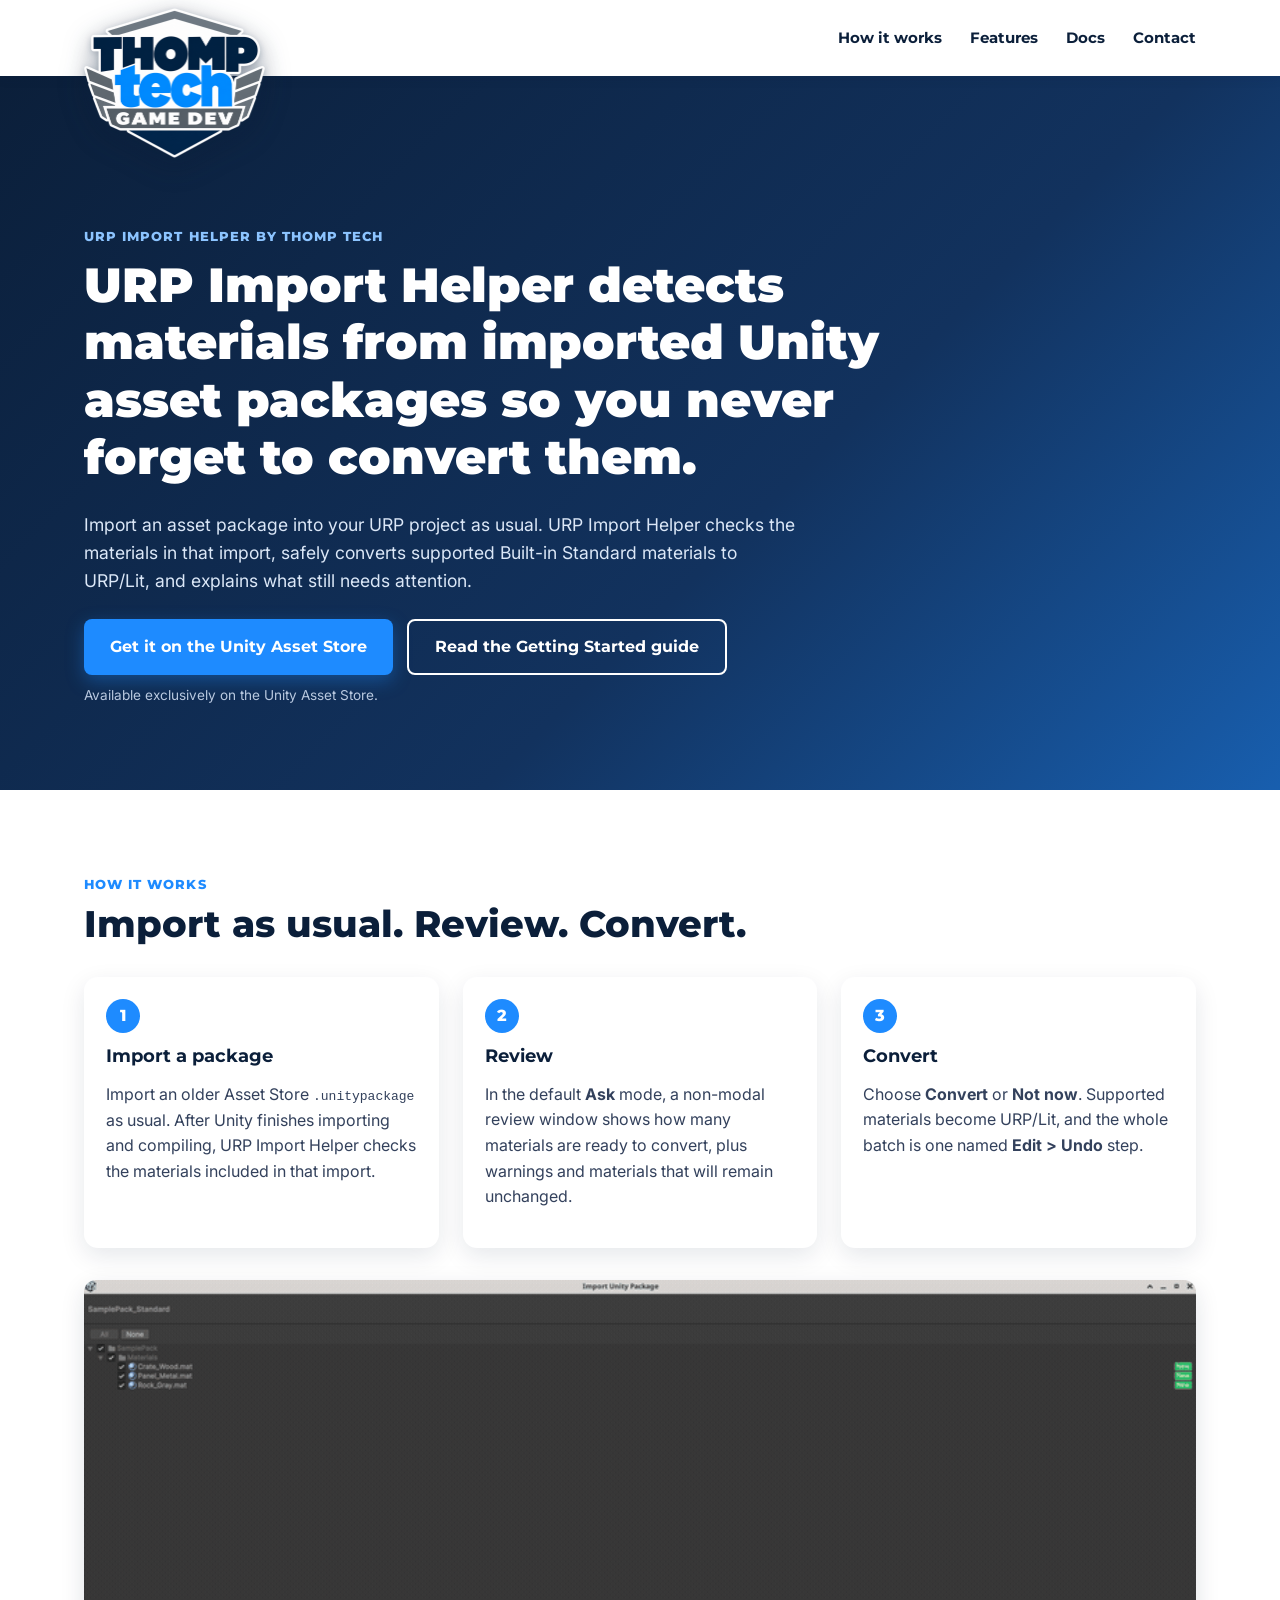
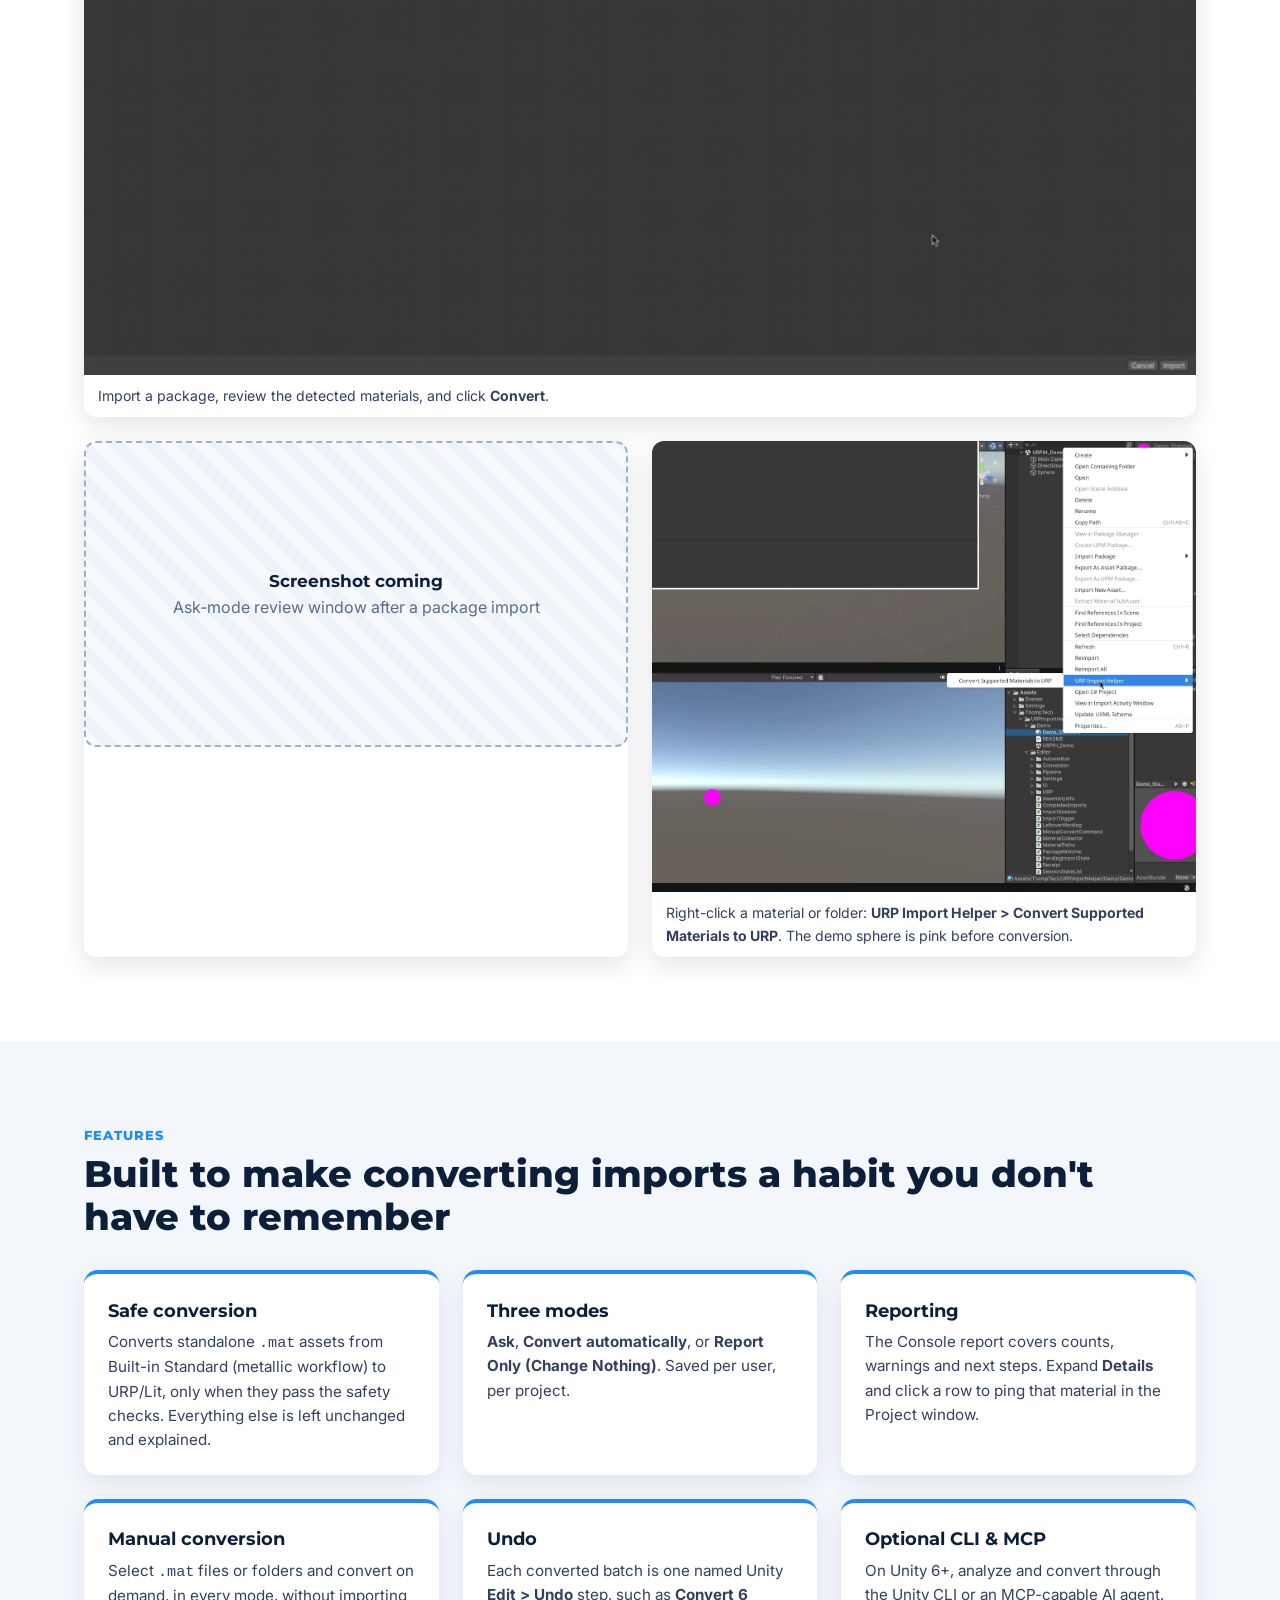
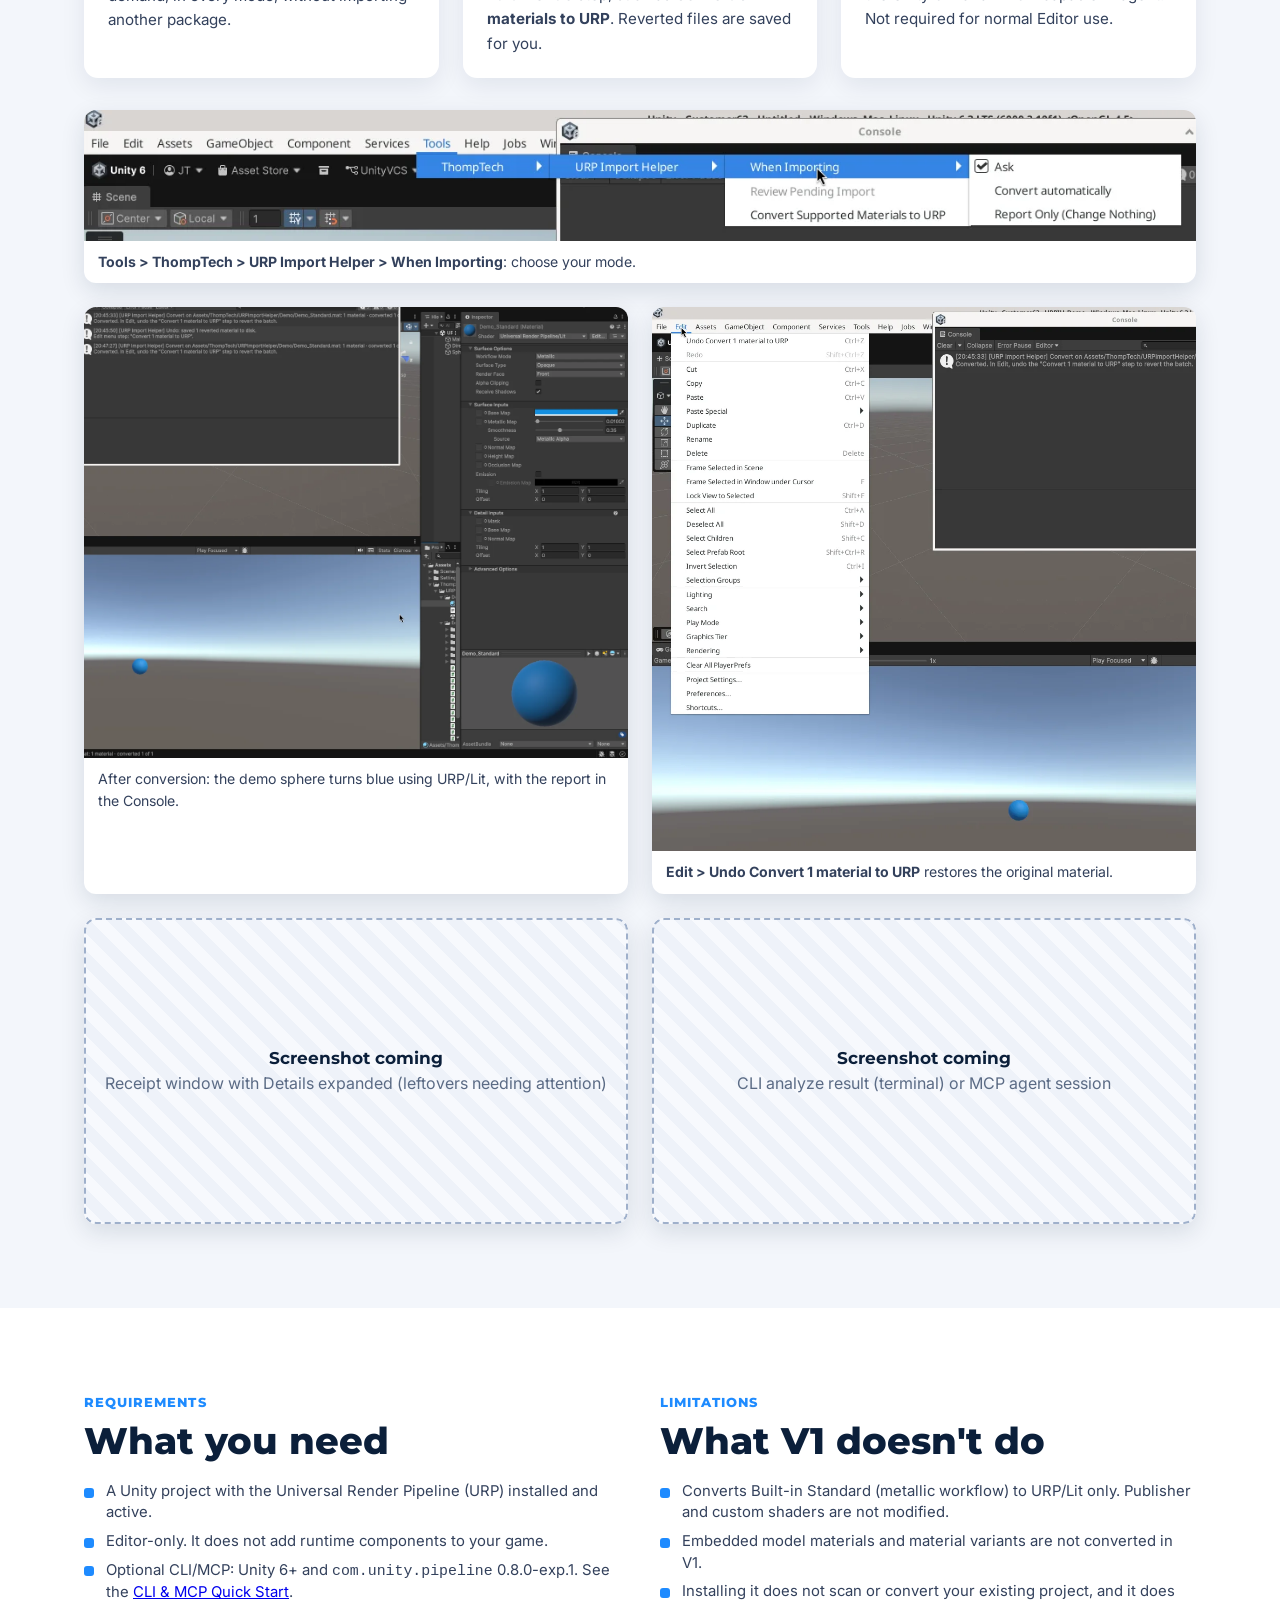
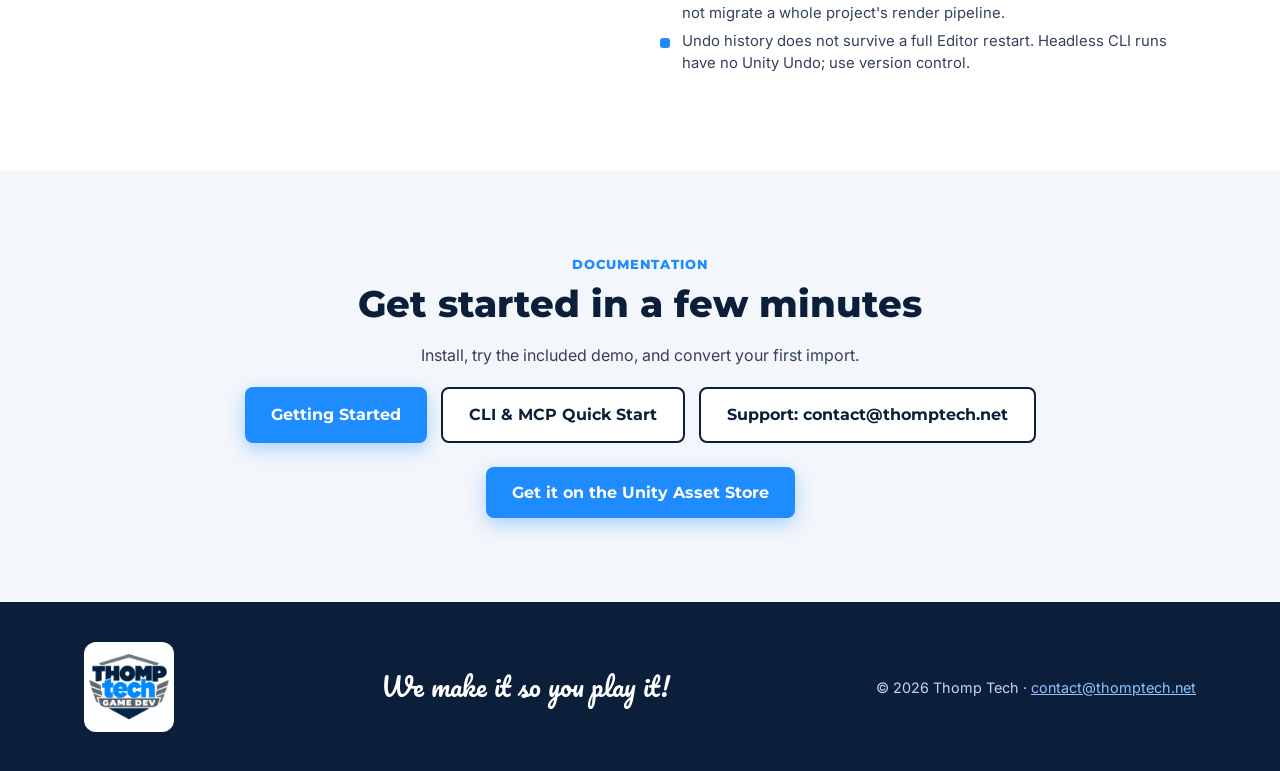
==== commit cea9d46f: "Revert "Preview: URPIH product page redesign" This reverts commit 545ab14ef63a268f3813ffad04d1254f59" ====
--- a/urp-import-helper/index.html
+++ b/urp-import-helper/index.html
@@ -5,11 +5,11 @@
 <title>URP Import Helper | Thomp Tech</title>
 <meta name="description" content="URP Import Helper detects materials from imported Unity asset packages so you never forget to convert them.">
 <link rel="preconnect" href="https://fonts.googleapis.com"><link rel="preconnect" href="https://fonts.gstatic.com" crossorigin>
-<link href="https://fonts.googleapis.com/css2?family=Montserrat:wght@600;700;800;900&family=Source+Sans+3:wght@400;600;700&family=Pacifico&display=swap" rel="stylesheet">
+<link href="https://fonts.googleapis.com/css2?family=Montserrat:wght@600;700;800;900&family=Inter:wght@400;500;600&family=Pacifico&display=swap" rel="stylesheet">
 <link rel="stylesheet" href="/style.css"><link rel="stylesheet" href="/urp-import-helper/urpih.css">
 <link rel="icon" href="/favicon.ico" sizes="any"><link rel="icon" type="image/png" href="/favicon-32.png"><link rel="apple-touch-icon" href="/apple-touch-icon.png">
 </head>
-<body class="urpih">
+<body>
 <header class="site-header">
   <div class="wrap nav-row">
     <a href="/" class="brand"><img src="/images/logo-float.png?v=2" alt="Thomp Tech Game Dev logo"></a>
@@ -17,98 +17,74 @@
   </div>
 </header>
 
-<section class="u-hero">
-  <div class="wrap u-hero-grid">
-    <div>
-      <h1>Imported an asset pack into URP and it's all pink?</h1>
-      <p class="u-sub">Older Asset Store packages usually ship Built-in Standard materials, so they render pink in URP and you often only notice later. URP Import Helper checks the materials the moment a <code>.unitypackage</code> finishes importing and offers to convert them to URP/Lit.</p>
-      <div class="btns">
-        <!-- TODO: replace href with the live Unity Asset Store URL once the listing is approved -->
-        <a class="btn primary" href="#asset-store-link-pending">Get it on the Unity Asset Store</a>
-        <a class="btn outline" href="/urp-import-helper/docs/">Getting Started guide</a>
-      </div>
-      <p class="u-meta">Editor-only. Requires URP. Nothing is added to your builds.</p>
+<section class="urp-hero">
+  <div class="wrap">
+    <p class="eyebrow">URP Import Helper by Thomp Tech</p>
+    <h1>URP Import Helper detects materials from imported Unity asset packages so you never forget to convert them.</h1>
+    <p class="lead">Import an asset package into your URP project as usual. URP Import Helper checks the materials in that import, safely converts supported Built-in Standard materials to URP/Lit, and explains what still needs attention.</p>
+    <div class="btns">
+      <!-- TODO: replace href with the live Unity Asset Store URL once the listing is approved -->
+      <a class="btn primary" href="#asset-store-link-pending">Get it on the Unity Asset Store</a>
+      <a class="btn outline" href="/urp-import-helper/docs/">Read the Getting Started guide</a>
     </div>
-    <figure class="u-hero-shot"><img src="img/urpih-import-ask-convert.gif" width="800" height="500" alt="Importing a package with Built-in Standard materials: the URP Import Helper review window appears and Convert 3 materials converts them to URP/Lit"><figcaption>Real capture: import a package, review, convert 3 materials.</figcaption></figure>
+    <p class="store-note">Available exclusively on the Unity Asset Store.</p>
   </div>
 </section>
 
-<section id="how" class="u-primary">
-  <div class="wrap u-split">
-    <div class="u-copy">
-      <h2>It catches the import, so you don't have to remember</h2>
-      <p>Import a package the way you always do. After Unity finishes importing and compiling, URP Import Helper looks at the materials that came in with it. Nothing to run, nothing to remember.</p>
-      <p>In the default <strong>Ask</strong> mode a non-modal review window shows how many materials are ready to convert. Click <strong>Convert</strong> or <strong>Not now</strong> and keep working. It never blocks Unity with a modal dialog.</p>
-      <p>Closed the window too early? <strong>Tools &gt; ThompTech &gt; URP Import Helper &gt; Review Pending Import</strong> brings it back.</p>
-      <p class="u-note">Detection runs on <code>.unitypackage</code> imports, not on ordinary asset edits or copied files. Installing the tool doesn't scan your existing project.</p>
+<section id="how" class="section">
+  <div class="wrap">
+    <p class="eyebrow">How it works</p>
+    <h2>Import as usual. Review. Convert.</h2>
+    <div class="steps">
+      <div class="step"><span class="num">1</span><h3>Import a package</h3><p>Import an older Asset Store <code>.unitypackage</code> as usual. After Unity finishes importing and compiling, URP Import Helper checks the materials included in that import.</p></div>
+      <div class="step"><span class="num">2</span><h3>Review</h3><p>In the default <strong>Ask</strong> mode, a non-modal review window shows how many materials are ready to convert, plus warnings and materials that will remain unchanged.</p></div>
+      <div class="step"><span class="num">3</span><h3>Convert</h3><p>Choose <strong>Convert</strong> or <strong>Not now</strong>. Supported materials become URP/Lit, and the whole batch is one named <strong>Edit &gt; Undo</strong> step.</p></div>
     </div>
-    <figure class="u-fig"><img src="img/ask-review-window.webp" width="1280" height="800" alt="URP Import Helper review window after importing SamplePack_Standard: 3 materials ready to convert, Details, Not now and Convert 3 materials buttons" loading="lazy"><figcaption>The review window after importing a sample pack.</figcaption></figure>
-  </div>
-</section>
-
-<section id="features" class="u-band">
-  <div class="wrap u-split rev">
-    <figure class="u-fig"><img src="img/after-convert.webp" width="1358" height="1125" alt="Demo sphere converted to blue with the Inspector showing Universal Render Pipeline/Lit and the conversion report in the Console" loading="lazy"><figcaption>The demo sphere after conversion: URP/Lit, report in the Console.</figcaption></figure>
-    <div class="u-copy">
-      <h2>Converts only what it can convert safely</h2>
-      <p>Standalone <code>.mat</code> assets using Built-in Standard (metallic workflow) become URP/Lit. Textures and settings carry over, adjusted where the two shaders handle properties differently.</p>
-      <p>Anything that fails the safety checks is left alone and explained: publisher or custom shaders, missing or mismatched texture references, materials that look meant for HDRP. If Unity's Render Pipeline Converter can handle the leftovers, you get a handoff to it.</p>
-      <p>Already have pink materials in the project? Right-click materials or folders and choose <strong>URP Import Helper &gt; Convert Supported Materials to URP</strong>. Works in every mode.</p>
+    <div class="shot-grid">
+      <figure class="shot wide"><img src="img/urpih-import-ask-convert.gif" alt="Importing a package with Built-in Standard materials, the URP Import Helper review window appears, and Convert 3 materials converts them to URP" loading="lazy"><figcaption>Import a package, review the detected materials, and click <strong>Convert</strong>.</figcaption></figure>
+      <figure class="shot"><div class="ph-shot"><strong>Screenshot coming</strong><span>Ask-mode review window after a package import</span></div></figure>
+      <figure class="shot"><img src="img/convert-menu.webp" alt="Unity Project window right-click menu showing URP Import Helper > Convert Supported Materials to URP on the pink demo material" loading="lazy"><figcaption>Right-click a material or folder: <strong>URP Import Helper &gt; Convert Supported Materials to URP</strong>. The demo sphere is pink before conversion.</figcaption></figure>
     </div>
   </div>
 </section>
 
-<section class="u-plain">
+<section id="features" class="section alt">
   <div class="wrap">
-    <h2>Pick how imports are handled</h2>
-    <p class="u-path"><strong>Tools &gt; ThompTech &gt; URP Import Helper &gt; When Importing</strong>. Saved per user, per project.</p>
-    <img class="u-strip" src="img/tools-menu.webp" width="1275" height="150" alt="When Importing menu showing Ask, Convert automatically and Report Only (Change Nothing)" loading="lazy">
-    <dl class="u-modes">
-      <dt>Ask <span>default</span></dt>
-      <dd>Opens the review window after a qualifying import. Expand <strong>Details</strong> to see warnings and the materials that will stay unchanged. Click a row and it pings that material in the Project window, without changing your selection.</dd>
-      <dt>Convert automatically</dt>
-      <dd>Converts materials that pass the safety checks after each qualifying package import.</dd>
-      <dt>Report Only (Change Nothing)</dt>
-      <dd>Analyzes and reports. Converts nothing.</dd>
-    </dl>
-    <p class="u-note">The "convert automatically on future imports" checkbox in the review window is checked by default. Untick it before clicking Convert if you want to stay in Ask mode.</p>
-  </div>
-</section>
-
-<section class="u-band">
-  <div class="wrap u-minor">
-    <div>
-      <h3>Console report</h3>
-      <p>Every run logs counts, warnings and next steps to the Console. Clean conversions show a short Scene view message; a receipt window opens only when something needs your attention.</p>
-      <img src="img/after-convert-scene-overlay.webp" width="1280" height="800" alt="Scene view message reading Converted 3 materials to URP, Details in Console" loading="lazy">
+    <p class="eyebrow">Features</p>
+    <h2>Built to make converting imports a habit you don't have to remember</h2>
+    <div class="feat-grid">
+      <div class="feat"><h3>Safe conversion</h3><p>Converts standalone <code>.mat</code> assets from Built-in Standard (metallic workflow) to URP/Lit, only when they pass the safety checks. Everything else is left unchanged and explained.</p></div>
+      <div class="feat"><h3>Three modes</h3><p><strong>Ask</strong>, <strong>Convert automatically</strong>, or <strong>Report Only (Change Nothing)</strong>. Saved per user, per project.</p></div>
+      <div class="feat"><h3>Reporting</h3><p>The Console report covers counts, warnings and next steps. Expand <strong>Details</strong> and click a row to ping that material in the Project window.</p></div>
+      <div class="feat"><h3>Manual conversion</h3><p>Select <code>.mat</code> files or folders and convert on demand, in every mode, without importing another package.</p></div>
+      <div class="feat"><h3>Undo</h3><p>Each converted batch is one named Unity <strong>Edit &gt; Undo</strong> step, such as <strong>Convert 6 materials to URP</strong>. Reverted files are saved for you.</p></div>
+      <div class="feat"><h3>Optional CLI &amp; MCP</h3><p>On Unity 6+, analyze and convert through the Unity CLI or an MCP-capable AI agent. Not required for normal Editor use.</p></div>
     </div>
-    <div>
-      <h3>Undo</h3>
-      <p>Each batch is one named <strong>Edit &gt; Undo</strong> step, like <em>Convert 6 materials to URP</em>. Reverted files are saved for you, and Redo works too. Undo history doesn't survive an Editor restart, so keep version control.</p>
-      <img src="img/edit-undo.webp" width="1050" height="1050" alt="Unity Edit menu showing Undo Convert 1 material to URP" loading="lazy">
-    </div>
-    <div class="u-cli">
-      <h3>Optional Unity CLI &amp; MCP Commands</h3>
-      <p>Unity's CLI and MCP already connect AI agents to the Editor. URP Import Helper adds two safety-checked commands they can call, the same Analyze and Convert operations you get in the Editor:</p>
-      <ul><li><code>urpih_analyze_materials</code>: read-only</li><li><code>urpih_convert_materials</code>: requires <code>confirm true</code></li></ul>
-      <p>Currently requires Unity 6+ and Unity Pipeline <code>com.unity.pipeline</code> 0.8.0-exp.1. Not needed for normal Editor use. <a href="/urp-import-helper/docs/cli-mcp/">CLI &amp; MCP Quick Start</a></p>
+    <div class="shot-grid">
+      <figure class="shot wide"><img src="img/tools-menu.webp" alt="Tools > ThompTech > URP Import Helper > When Importing menu showing Ask, Convert automatically and Report Only (Change Nothing)" loading="lazy"><figcaption><strong>Tools &gt; ThompTech &gt; URP Import Helper &gt; When Importing</strong>: choose your mode.</figcaption></figure>
+      <figure class="shot"><img src="img/after-convert.webp" alt="Demo sphere converted to blue with the Inspector showing Universal Render Pipeline/Lit and the conversion report in the Console" loading="lazy"><figcaption>After conversion: the demo sphere turns blue using URP/Lit, with the report in the Console.</figcaption></figure>
+      <figure class="shot"><img src="img/edit-undo.webp" alt="Unity Edit menu showing Undo Convert 1 material to URP" loading="lazy"><figcaption><strong>Edit &gt; Undo Convert 1 material to URP</strong> restores the original material.</figcaption></figure>
+      <figure class="shot"><div class="ph-shot"><strong>Screenshot coming</strong><span>Receipt window with Details expanded (leftovers needing attention)</span></div></figure>
+      <figure class="shot"><div class="ph-shot"><strong>Screenshot coming</strong><span>CLI analyze result (terminal) or MCP agent session</span></div></figure>
     </div>
   </div>
 </section>
 
-<section class="u-plain">
+<section class="section">
   <div class="wrap two-col">
     <div>
-      <h2>Requirements</h2>
-      <ul class="u-list">
+      <p class="eyebrow">Requirements</p>
+      <h2>What you need</h2>
+      <ul class="features">
         <li>A Unity project with the Universal Render Pipeline (URP) installed and active.</li>
         <li>Editor-only. It does not add runtime components to your game.</li>
         <li>Optional CLI/MCP: Unity 6+ and <code>com.unity.pipeline</code> 0.8.0-exp.1. See the <a href="/urp-import-helper/docs/cli-mcp/">CLI &amp; MCP Quick Start</a>.</li>
       </ul>
     </div>
     <div>
+      <p class="eyebrow">Limitations</p>
       <h2>What V1 doesn't do</h2>
-      <ul class="u-list">
+      <ul class="features">
         <li>Converts Built-in Standard (metallic workflow) to URP/Lit only. Publisher and custom shaders are not modified.</li>
         <li>Embedded model materials and material variants are not converted in V1.</li>
         <li>Installing it does not scan or convert your existing project, and it does not migrate a whole project's render pipeline.</li>
@@ -118,16 +94,20 @@
   </div>
 </section>
 
-<section class="u-docs">
-  <div class="wrap">
-    <h2>Documentation</h2>
-    <p>Install it, try the included demo scene, and convert your first import.</p>
-    <div class="doc-links">
+<section class="section alt">
+  <div class="wrap center">
+    <p class="eyebrow">Documentation</p>
+    <h2>Get started in a few minutes</h2>
+    <p>Install, try the included demo, and convert your first import.</p>
+    <div class="doc-links" style="justify-content:center">
       <a class="btn primary" href="/urp-import-helper/docs/">Getting Started</a>
       <a class="btn outline" href="/urp-import-helper/docs/cli-mcp/">CLI &amp; MCP Quick Start</a>
-      <a class="btn outline" href="mailto:contact@thomptech.net">contact@thomptech.net</a>
+      <a class="btn outline" href="mailto:contact@thomptech.net">Support: contact@thomptech.net</a>
     </div>
-    <p style="margin-top:22px"><!-- TODO: replace href with the live Unity Asset Store URL once the listing is approved --><a class="btn primary" href="#asset-store-link-pending">Get it on the Unity Asset Store</a></p>
+    <div class="btns center-btns">
+      <!-- TODO: replace href with the live Unity Asset Store URL once the listing is approved -->
+      <a class="btn primary" href="#asset-store-link-pending">Get it on the Unity Asset Store</a>
+    </div>
   </div>
 </section>
 
--- a/urp-import-helper/urpih.css
+++ b/urp-import-helper/urpih.css
@@ -1,43 +1,27 @@
 /* URP Import Helper product + docs pages (extends /style.css) */
-.urpih{font-family:"Source Sans 3",system-ui,sans-serif;font-size:1.06rem}
-.urpih code{background:#eef2f9;padding:1px 5px;border-radius:3px;font-size:.9em}
-.u-hero{padding:130px 0 56px;border-bottom:1px solid #e3e8f0}
-.u-hero-grid{display:grid;grid-template-columns:1fr 1.1fr;gap:48px;align-items:center}
-.u-hero h1{font-size:clamp(2rem,4.2vw,3.1rem);font-weight:900;line-height:1.12;margin:0 0 .4em;color:var(--navy)}
-.u-sub{font-size:1.2rem;color:#33445f;max-width:560px}
-.u-meta{font-size:.92rem;color:#66758c;margin-top:14px}
-.u-hero-shot,.u-fig{margin:0}
-.u-hero-shot img,.u-fig img{width:100%;height:auto;display:block;border:1px solid #cfd8e6;border-radius:4px}
-figcaption{font-size:.88rem;color:#66758c;padding-top:8px}
-.u-primary{padding:72px 0}
-.u-primary h2{font-size:clamp(1.7rem,3.2vw,2.5rem)}
-.u-split{display:grid;grid-template-columns:1fr 1.15fr;gap:56px;align-items:start}
-.u-split.rev{grid-template-columns:1.1fr 1fr}
-.u-copy p{max-width:600px}
-.u-note{font-size:.95rem;color:#55647b;border-left:3px solid var(--blue);padding-left:12px}
-.u-band{background:#f3f6fa;padding:64px 0;border-top:1px solid #e3e8f0;border-bottom:1px solid #e3e8f0}
-.u-band h2{font-size:clamp(1.5rem,2.6vw,2rem)}
-.u-plain{padding:64px 0}
-.u-plain h2{font-size:clamp(1.5rem,2.6vw,2rem);margin-bottom:.2em}
-.u-path{color:#55647b}
-.u-strip{width:100%;max-width:900px;height:auto;border:1px solid #cfd8e6;border-radius:4px;margin:6px 0 24px}
-.u-modes{display:grid;grid-template-columns:260px 1fr;gap:14px 28px;margin:0 0 20px;max-width:960px}
-.u-modes dt{font:700 1.05rem Montserrat,sans-serif;color:var(--navy)}
-.u-modes dt span{font:600 .8rem "Source Sans 3",sans-serif;color:var(--blue);margin-left:6px}
-.u-modes dd{margin:0;padding-bottom:14px;border-bottom:1px solid #e3e8f0}
-.u-minor{display:grid;grid-template-columns:1fr 1fr 1.2fr;gap:40px}
-.u-minor h3{margin-top:0}
-.u-minor p{font-size:.98rem}
-.u-minor img{width:100%;height:auto;border:1px solid #cfd8e6;border-radius:4px}
-.u-cli{border-left:1px solid #cfd8e6;padding-left:28px;font-size:.97rem}
-.u-cli ul{padding-left:18px;margin:.3em 0}
-.u-list{padding-left:20px}.u-list li{margin-bottom:8px}
-.u-docs{padding:56px 0 72px;border-top:1px solid #e3e8f0}
+.urp-hero{background:linear-gradient(135deg,#0B1F3A 0%,#12325e 60%,#1E8BFF 140%);color:#fff;padding:150px 0 70px}
+.urp-hero h1{color:#fff;font-size:clamp(1.8rem,4vw,3rem);font-weight:900;max-width:900px;line-height:1.2}
+.urp-hero .eyebrow{color:#8cc4ff}
+.urp-hero .lead{color:#dbe7f7;max-width:720px}
+.urp-hero .btn.outline{background:transparent;color:#fff;border-color:#fff}
+.urp-hero .btn.outline:hover{color:#8cc4ff;border-color:#8cc4ff}
+.store-note{font-size:.85rem;color:#b9c9e0;margin-top:10px}
+.steps{display:grid;grid-template-columns:repeat(3,1fr);gap:24px;margin-top:32px}
+.step{background:#fff;border-radius:14px;box-shadow:0 8px 24px rgba(11,31,58,.1);padding:22px}
+.step .num{display:inline-block;width:34px;height:34px;border-radius:50%;background:var(--blue);color:#fff;font:800 1rem/34px Montserrat,sans-serif;text-align:center;margin-bottom:8px}
+.shot{margin:0;background:#fff;border-radius:12px;overflow:hidden;box-shadow:0 8px 24px rgba(11,31,58,.12)}
+.shot img{width:100%;height:auto}
+.shot figcaption{padding:10px 14px;font-size:.88rem}
+.shot-grid{display:grid;grid-template-columns:repeat(2,1fr);gap:24px;margin-top:32px}
+.shot.wide{grid-column:1/-1}
+.ph-shot{display:flex;align-items:center;justify-content:center;flex-direction:column;text-align:center;aspect-ratio:16/9;border:2px dashed #9fb0cb;border-radius:12px;background:repeating-linear-gradient(45deg,#f7f9fd,#f7f9fd 12px,#eef2f9 12px,#eef2f9 24px);color:#5b6b85;padding:16px}
+.ph-shot strong{font-family:Montserrat,sans-serif;color:var(--navy);font-size:1.05rem}
+.feat-grid{display:grid;grid-template-columns:repeat(3,1fr);gap:24px;margin-top:32px}
+.feat{background:#fff;border-radius:14px;padding:22px 24px;box-shadow:0 8px 24px rgba(11,31,58,.08);border-top:4px solid var(--blue)}
+.feat p{margin:0;font-size:.95rem}
 .two-col{display:grid;grid-template-columns:1fr 1fr;gap:40px}
 .doc-links{display:flex;gap:14px;flex-wrap:wrap;margin-top:18px}
 .site-footer a{color:#8cc4ff}
-@media(max-width:900px){.u-hero-grid,.u-split,.u-split.rev,.two-col{grid-template-columns:1fr;gap:28px}.u-minor{grid-template-columns:1fr 1fr}.u-cli{grid-column:1/-1;border-left:0;border-top:1px solid #cfd8e6;padding:20px 0 0}}
-@media(max-width:640px){.u-hero{padding:120px 0 40px}.u-minor{grid-template-columns:1fr}.u-modes{grid-template-columns:1fr;gap:4px}.u-modes dd{margin-bottom:12px}.u-primary,.u-band,.u-plain{padding:44px 0}}
 /* docs */
 .docs-page .site-header{position:sticky}
 .docs-layout{display:grid;grid-template-columns:260px 1fr;gap:48px;padding-top:110px;padding-bottom:60px}
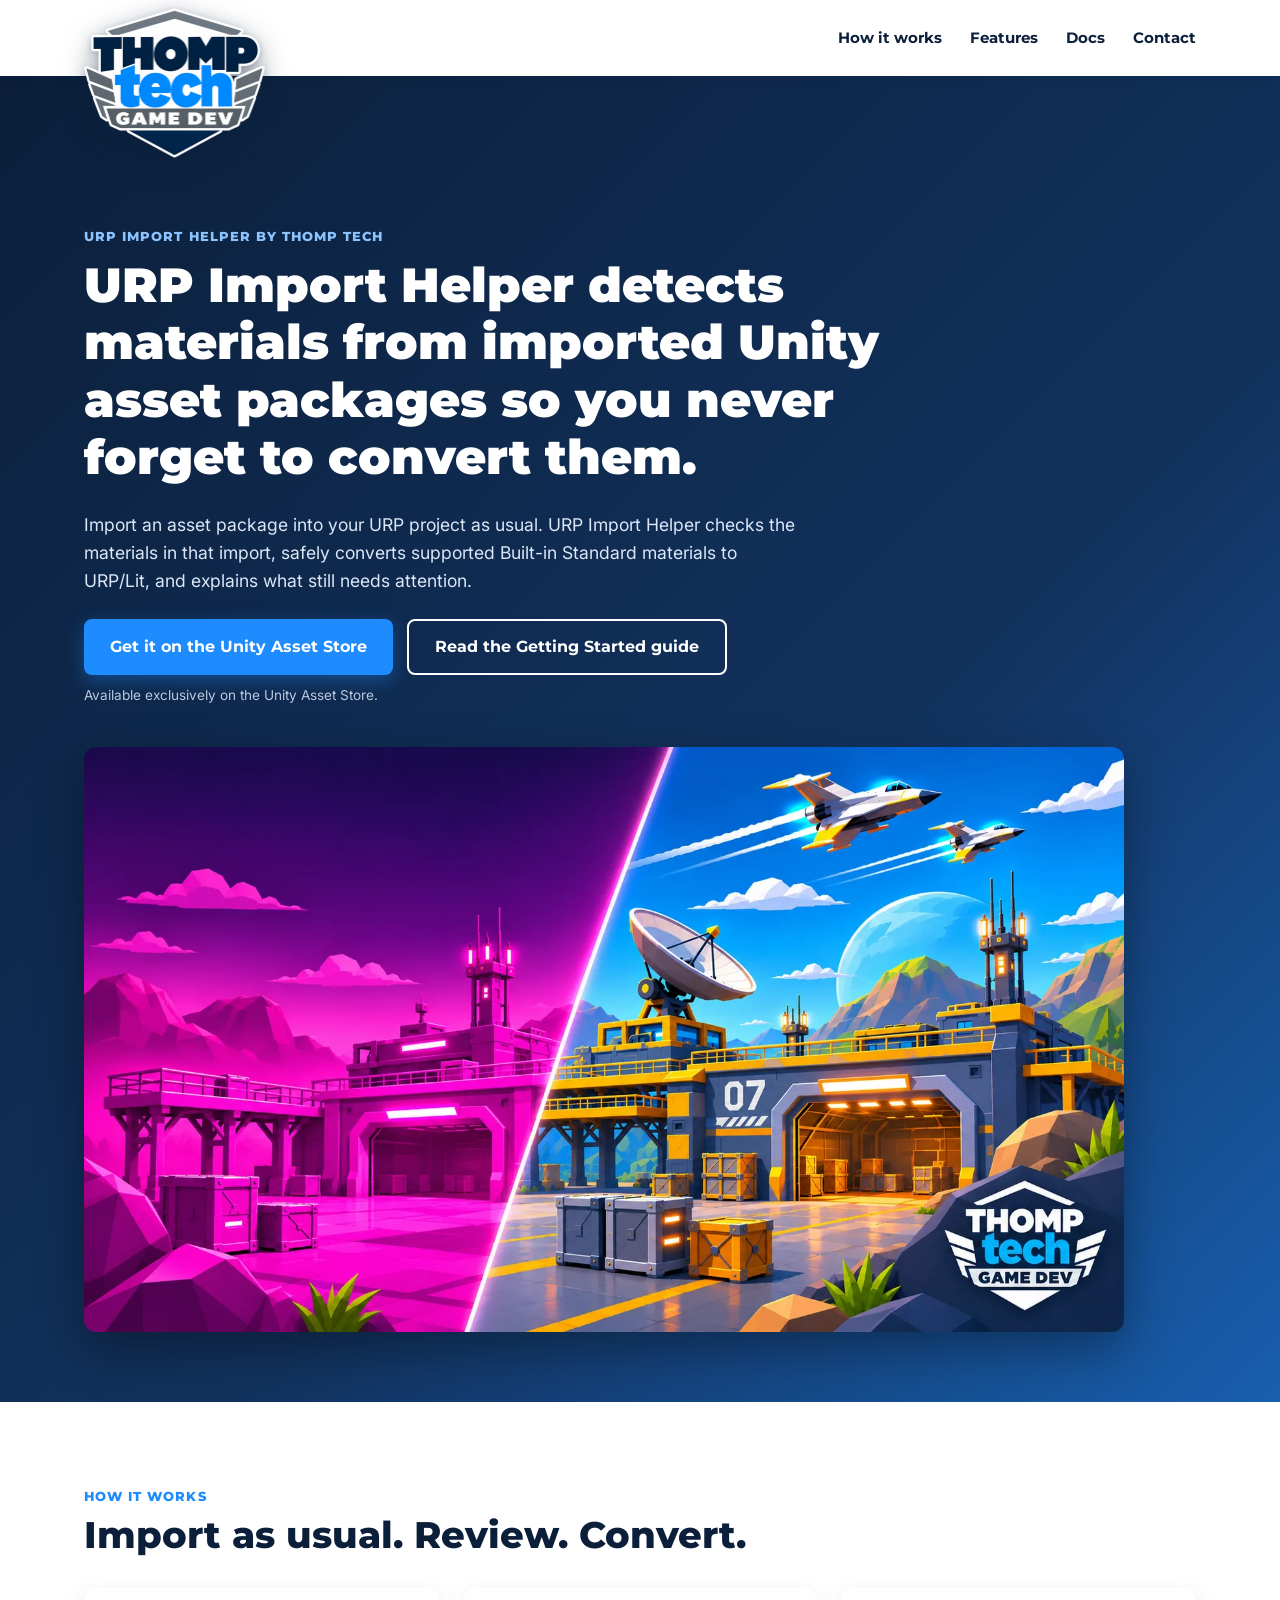
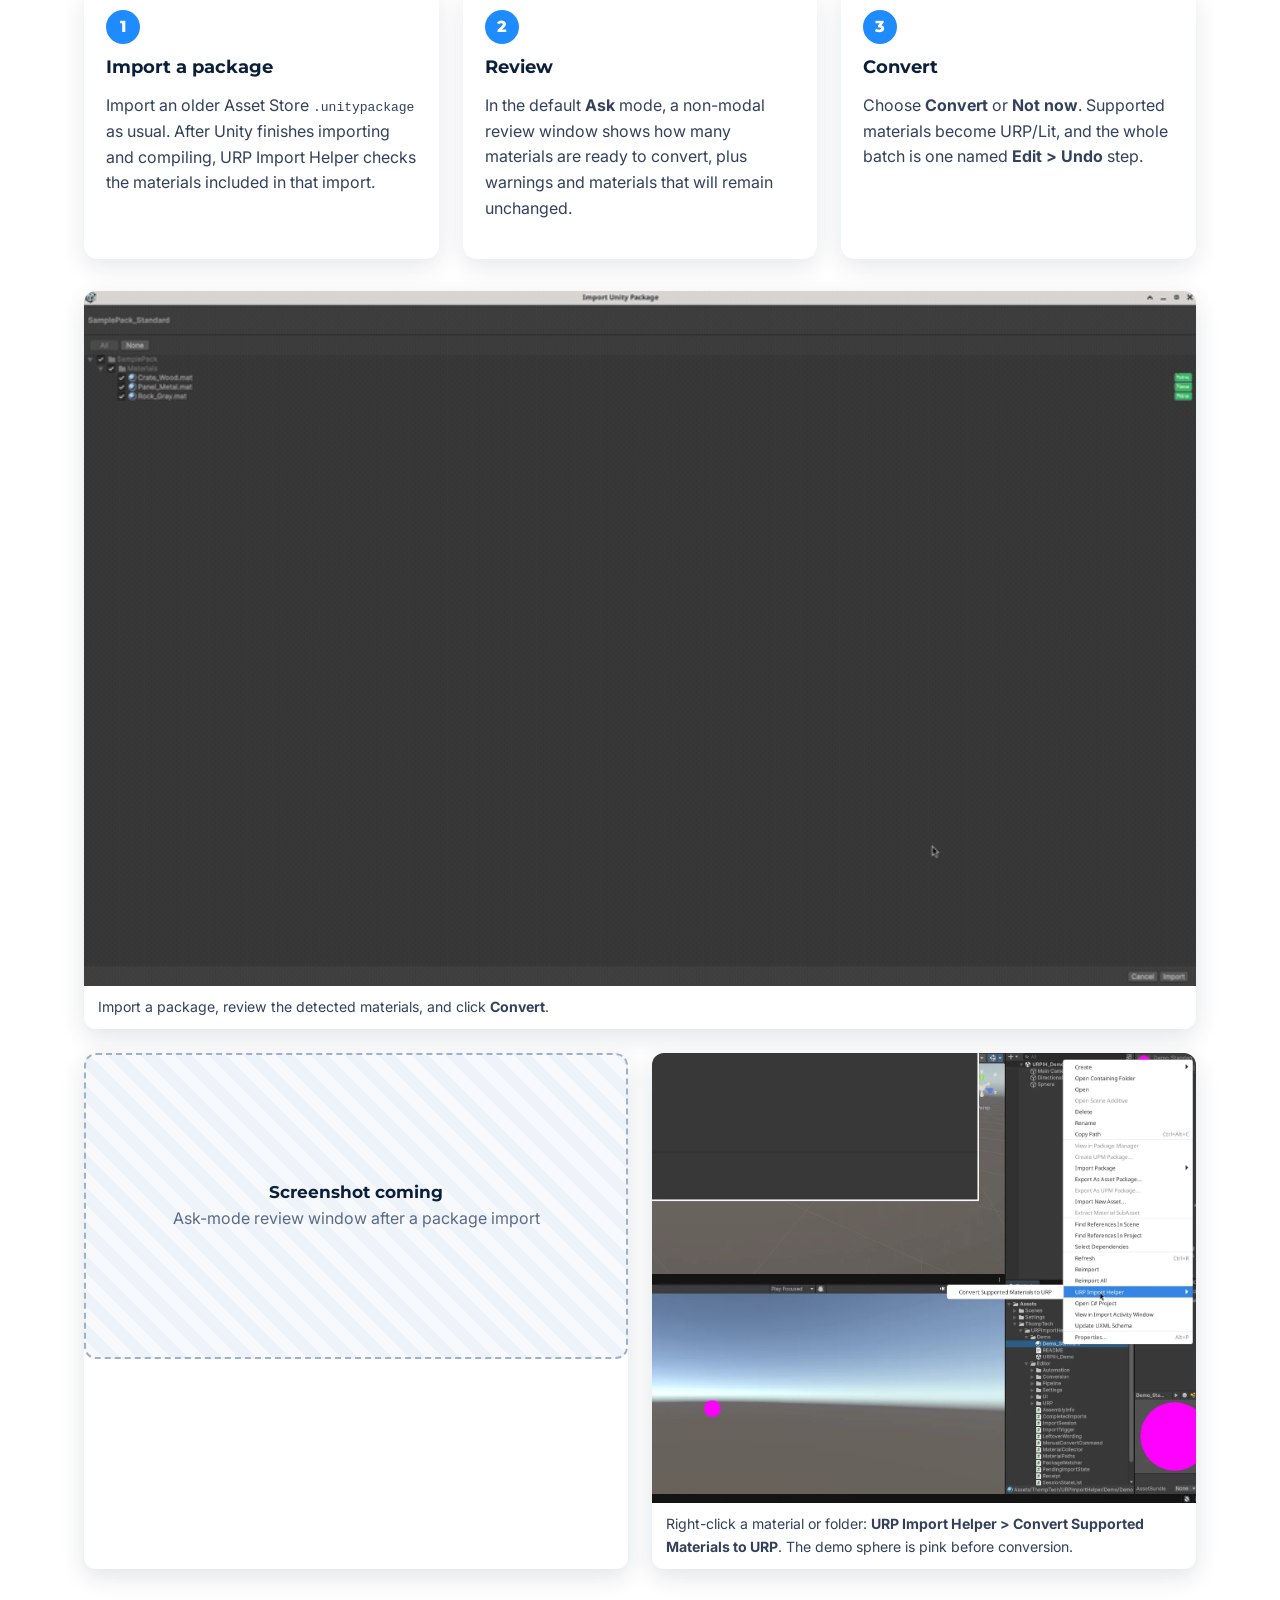
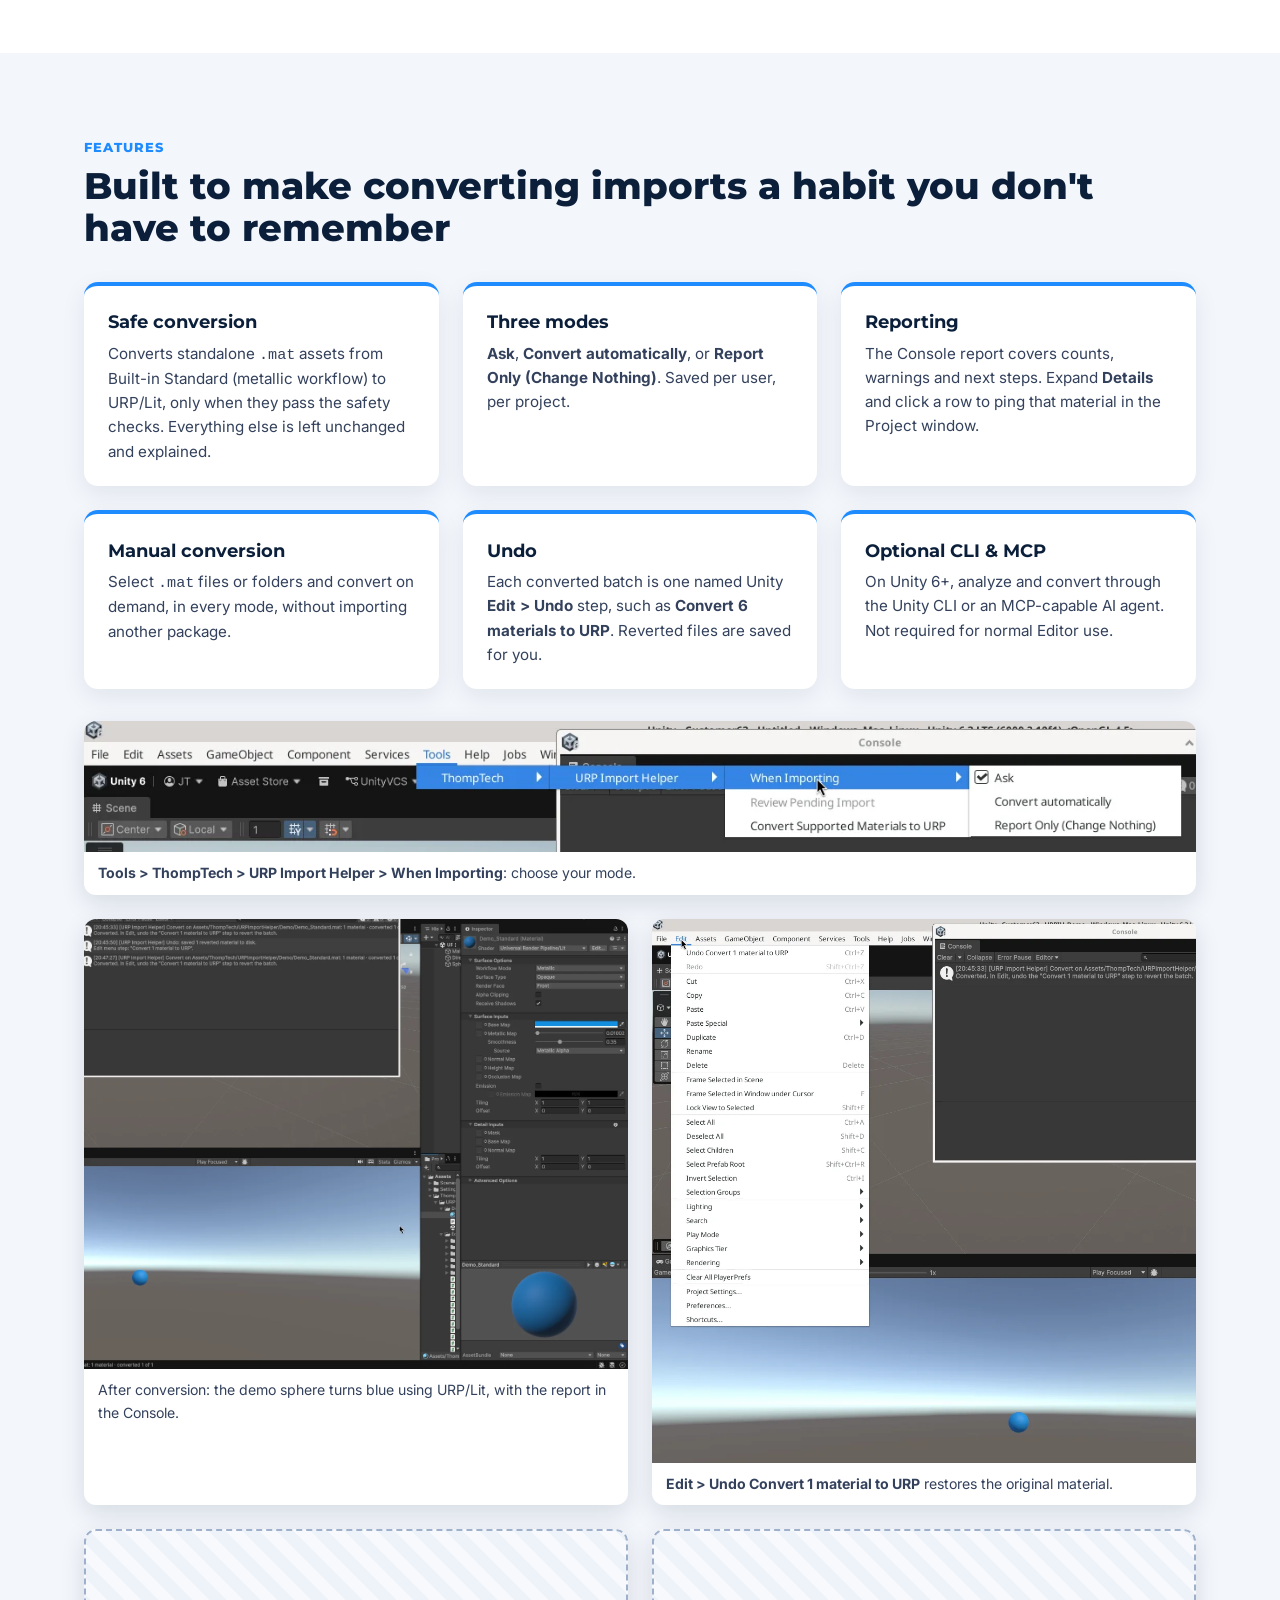
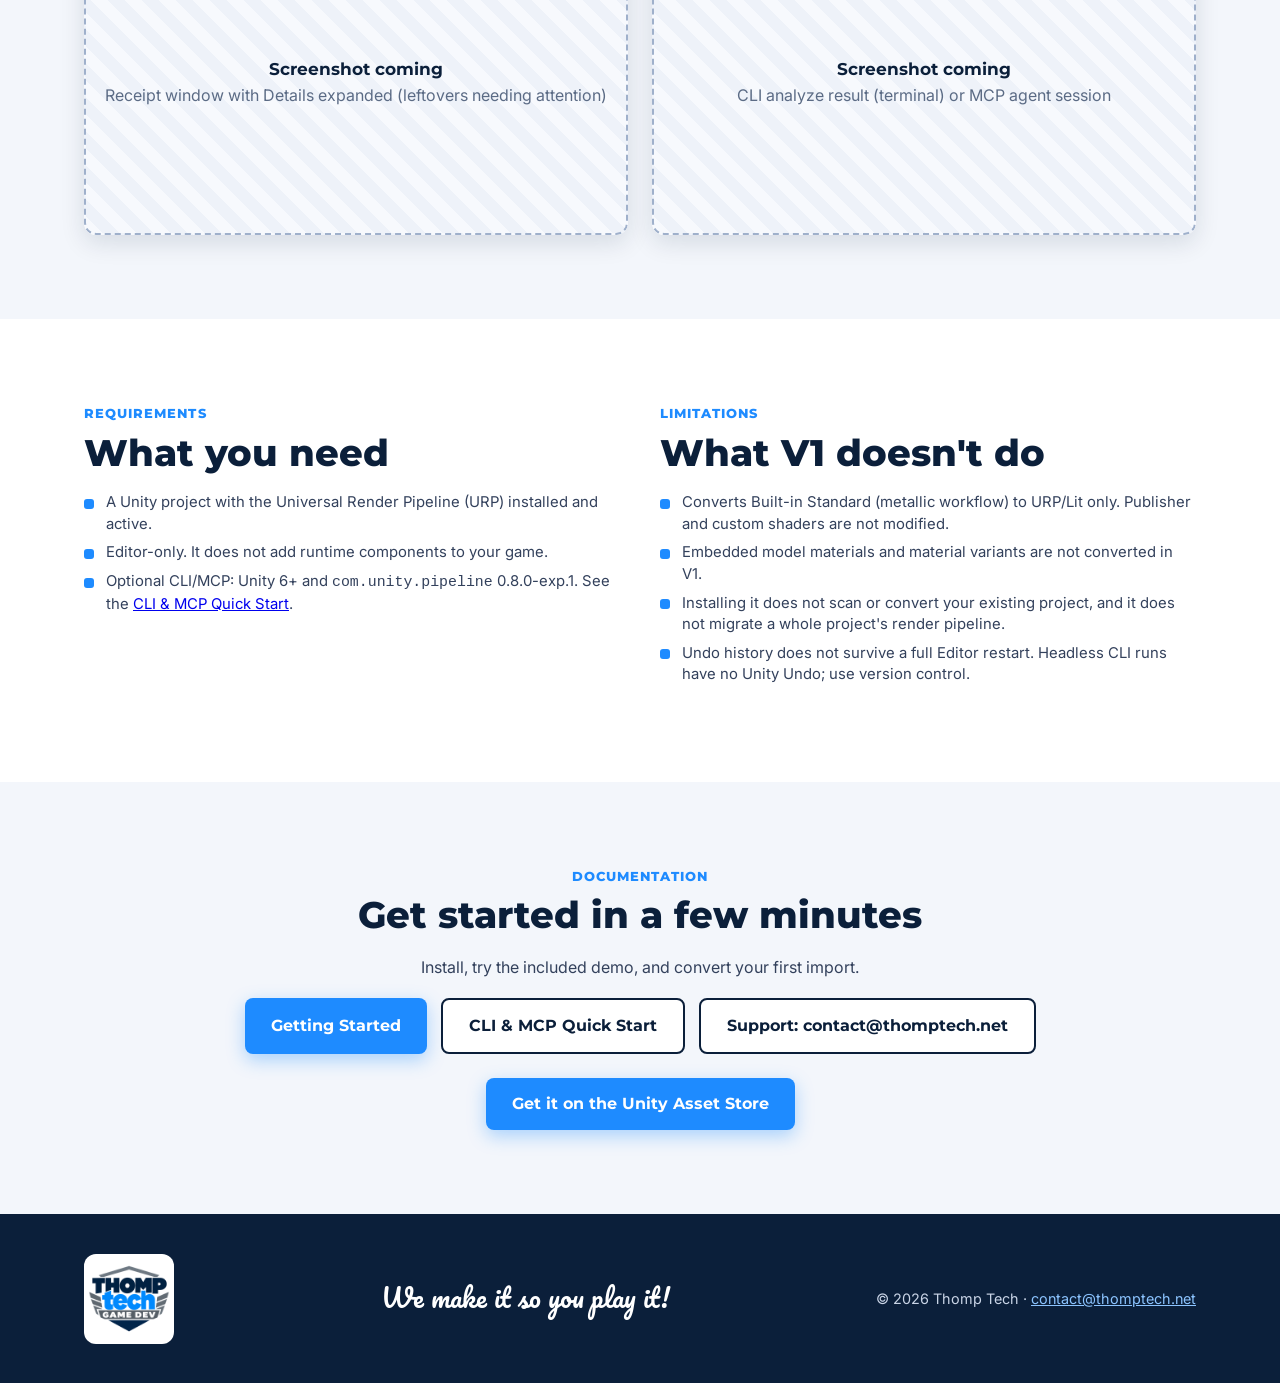
==== commit 14949bf0: "URPIH hero image on home card and product page; 16:9 card images" ====
--- a/urp-import-helper/index.html
+++ b/urp-import-helper/index.html
@@ -28,6 +28,7 @@
       <a class="btn outline" href="/urp-import-helper/docs/">Read the Getting Started guide</a>
     </div>
     <p class="store-note">Available exclusively on the Unity Asset Store.</p>
+    <figure class="shot urp-hero-shot"><img src="/images/urpih-hero.webp" alt="Hangar scene split in two: broken pink Built-in materials on the left, the same models converted to URP on the right" width="1600" height="900"></figure>
   </div>
 </section>
 
--- a/style.css
+++ b/style.css
@@ -82,7 +82,7 @@
 .features li{position:relative;padding-left:22px;margin:7px 0;line-height:1.45}
 .features li::before{content:"";position:absolute;left:0;top:.45em;width:10px;height:10px;border-radius:3px;background:var(--blue)}
 .features strong{color:var(--navy)}
-@media(min-width:801px){#devlog .duo-img{flex:1;min-height:0}#devlog .duo-img img{height:100%;aspect-ratio:auto}#devlog .duo-body{flex:0 0 auto}}
+#devlog .duo-img img{display:block;height:auto;aspect-ratio:16/9;object-fit:cover}
 /* floating logo */
 .nav-row{position:relative;justify-content:flex-end}
 .brand{position:absolute;left:24px;top:8px;z-index:20;transition:transform .3s ease}
--- a/urp-import-helper/urpih.css
+++ b/urp-import-helper/urpih.css
@@ -51,3 +51,5 @@
  .docs-side{position:static;max-height:none;border-right:0;border:1px solid #e3e8f0;border-radius:10px;padding:12px 14px;background:var(--bg2)}
  .docs-side details:not([open]) summary::after{content:" ▸"}}
 @media(max-width:640px){.steps,.feat-grid,.shot-grid{grid-template-columns:1fr}.urp-hero{padding:110px 0 50px}.docs-layout{padding-top:80px}}
+.urp-hero-shot{margin-top:40px;max-width:1040px;background:transparent;box-shadow:0 18px 48px rgba(0,0,0,.35)}
+.urp-hero-shot img{display:block}
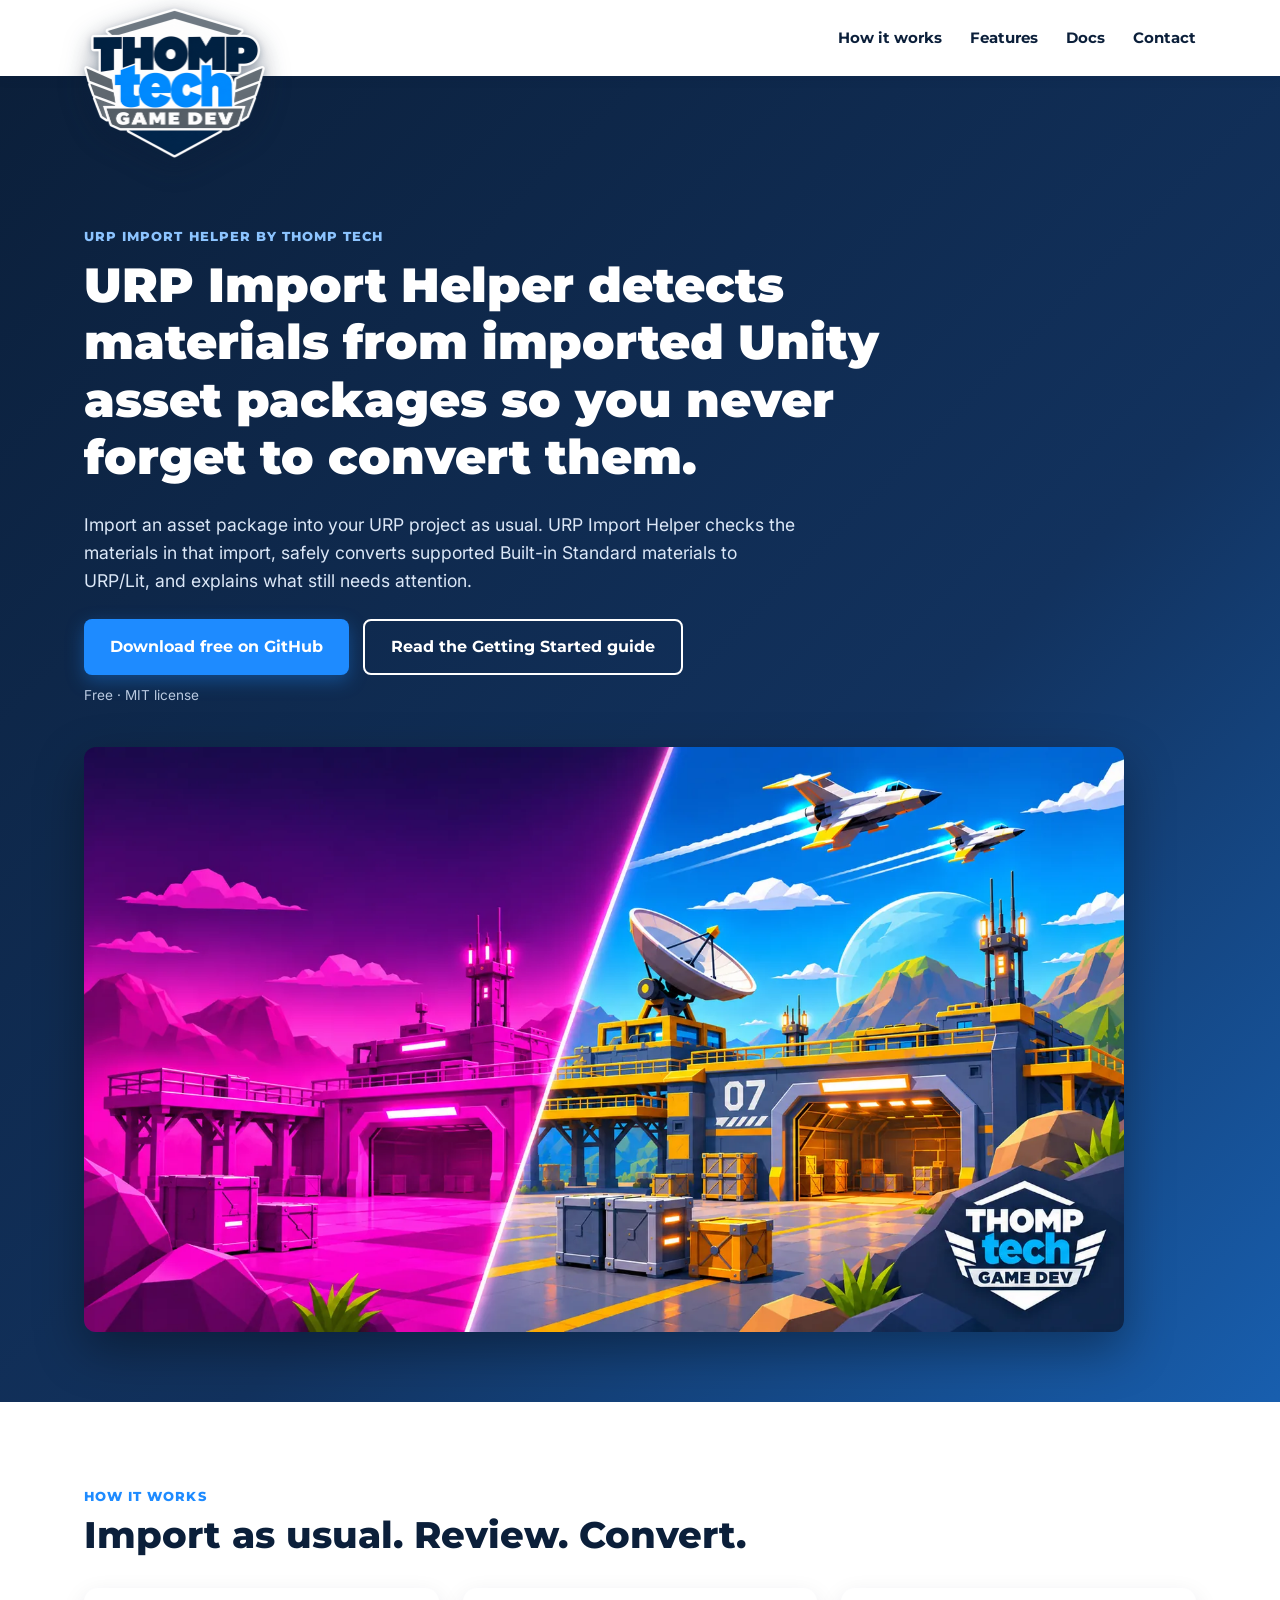
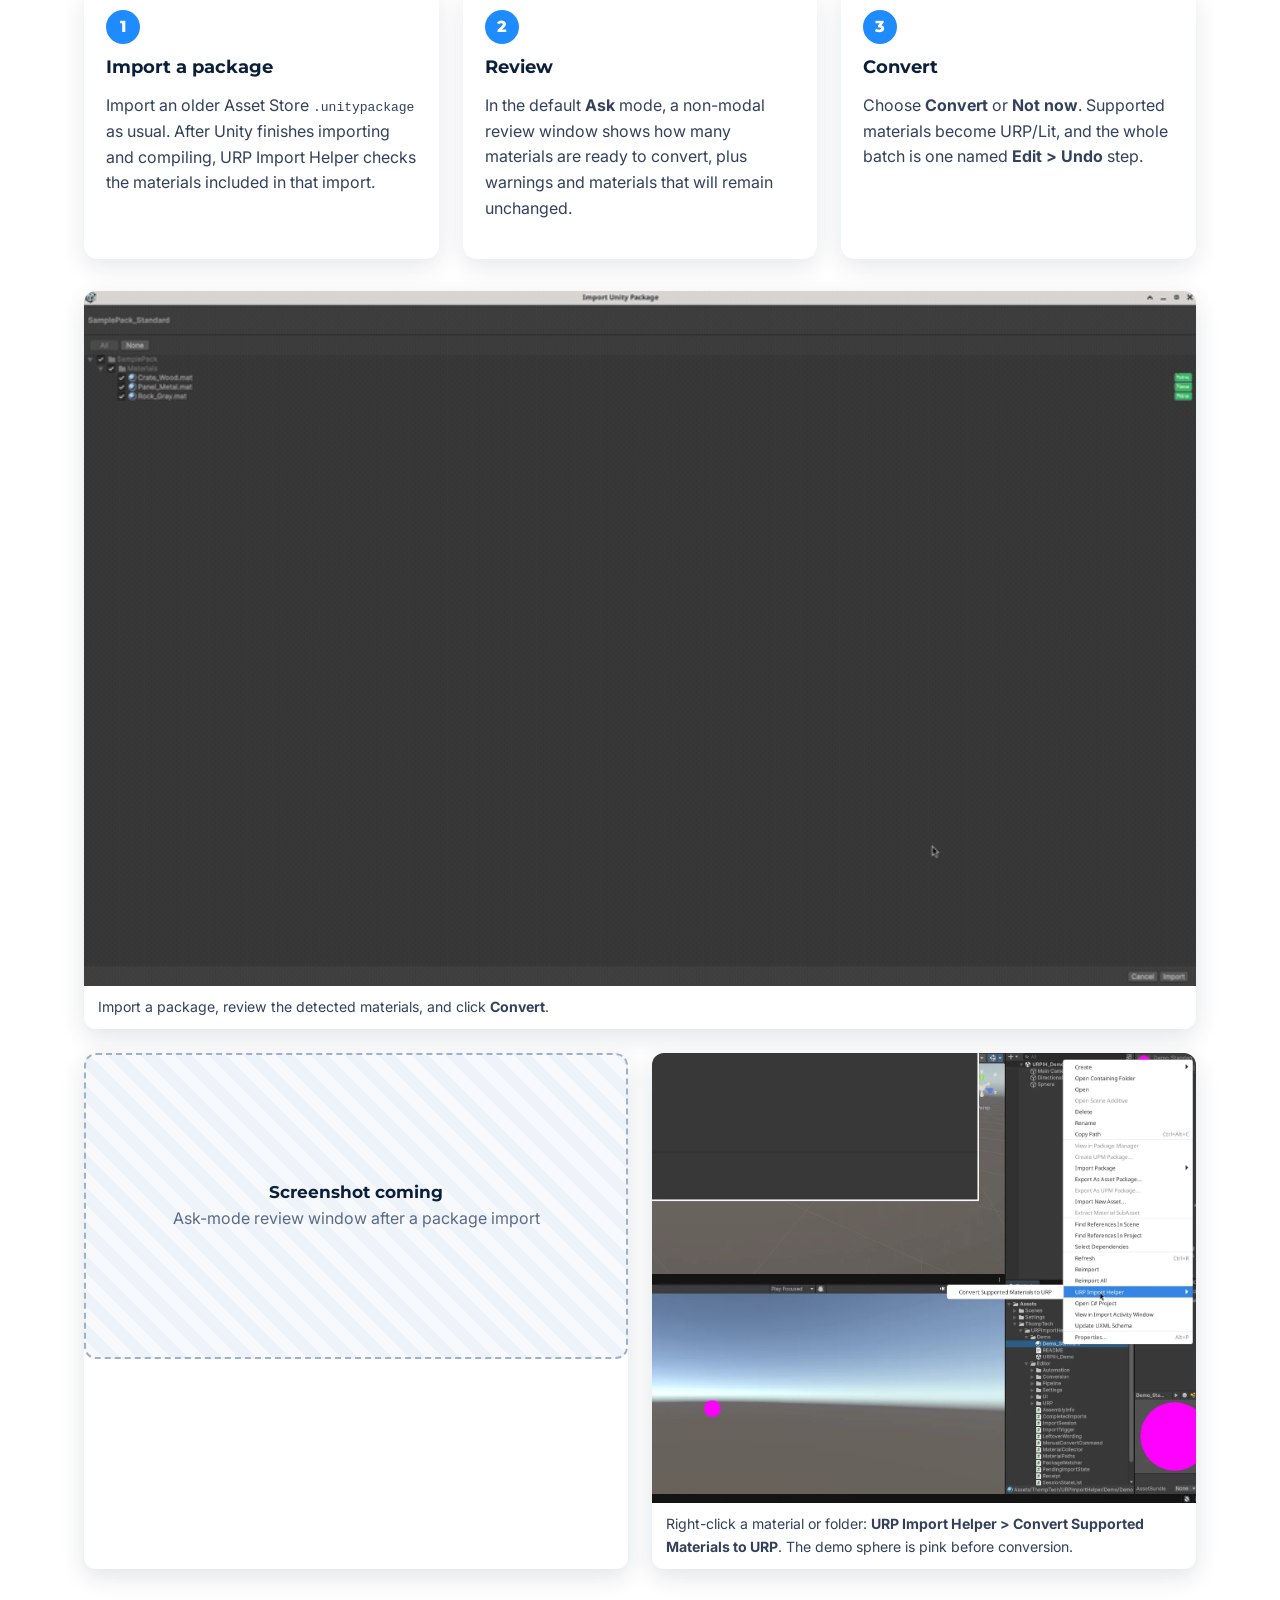
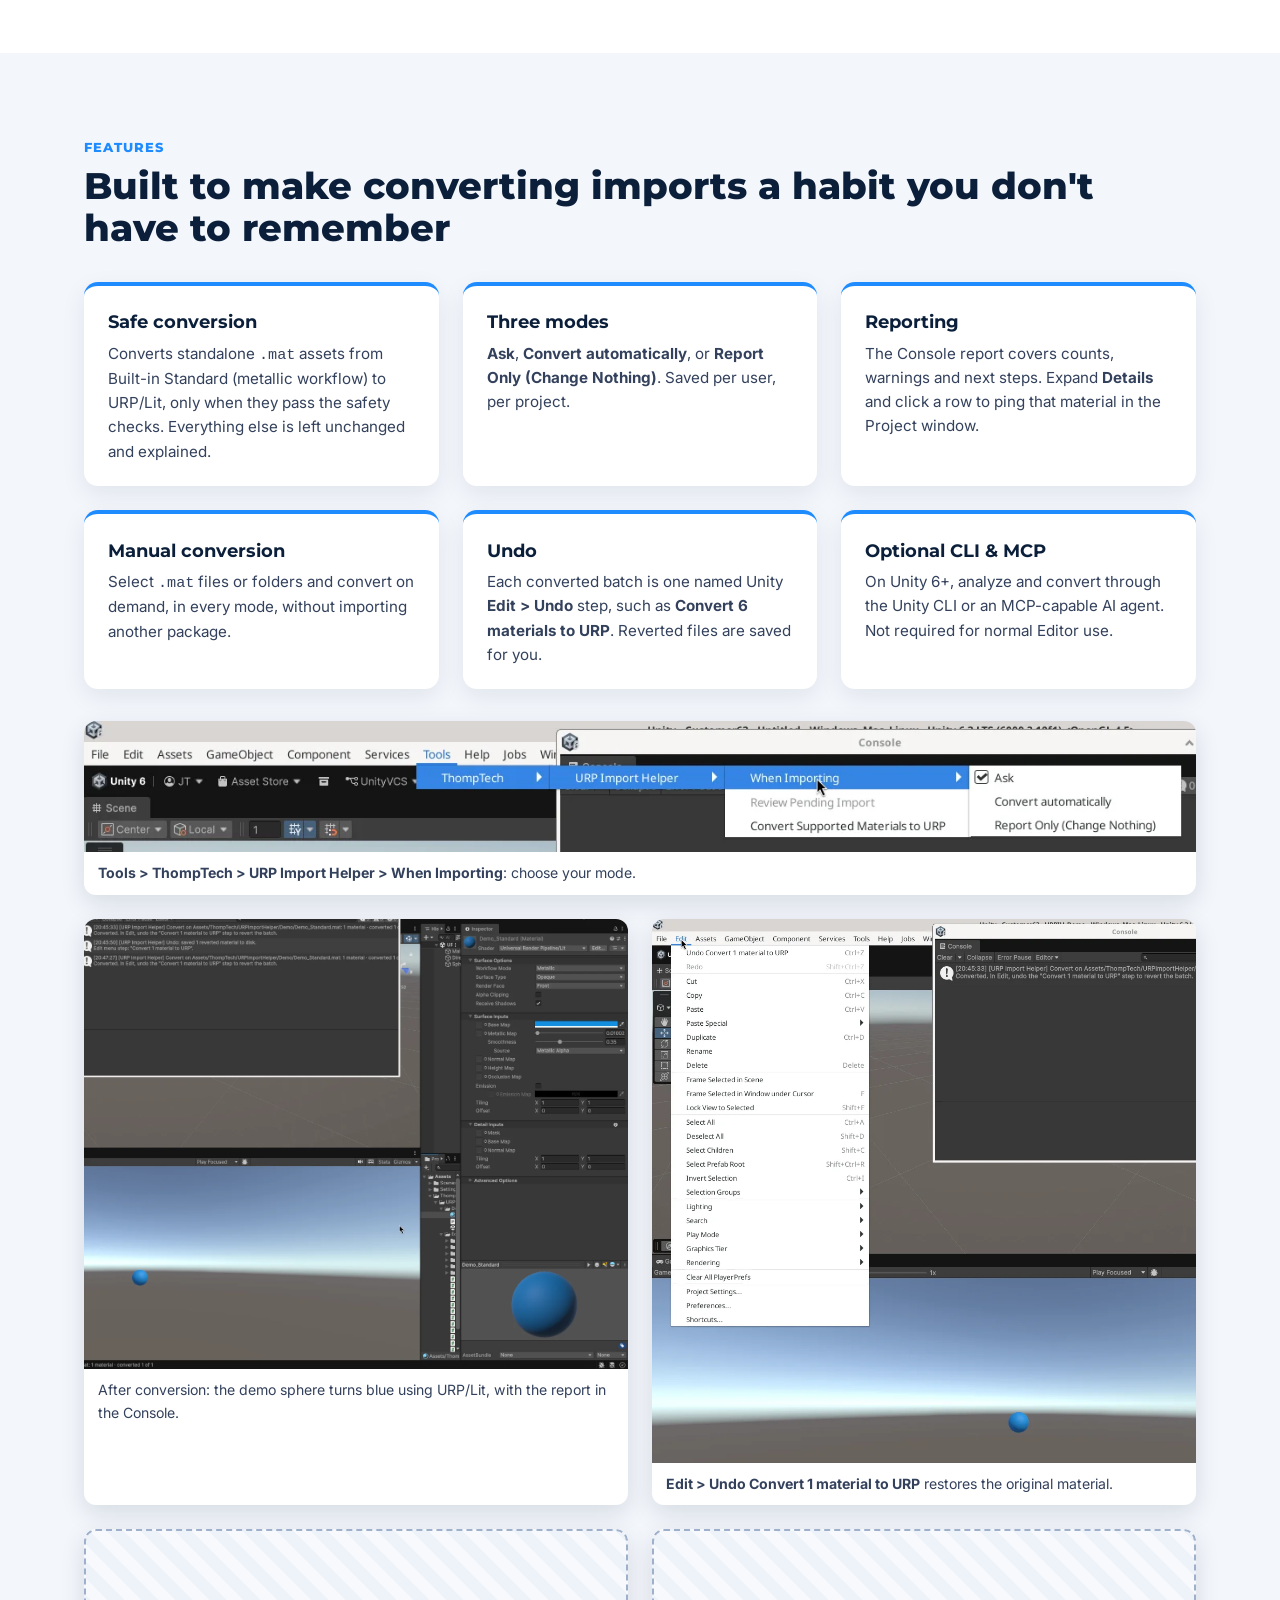
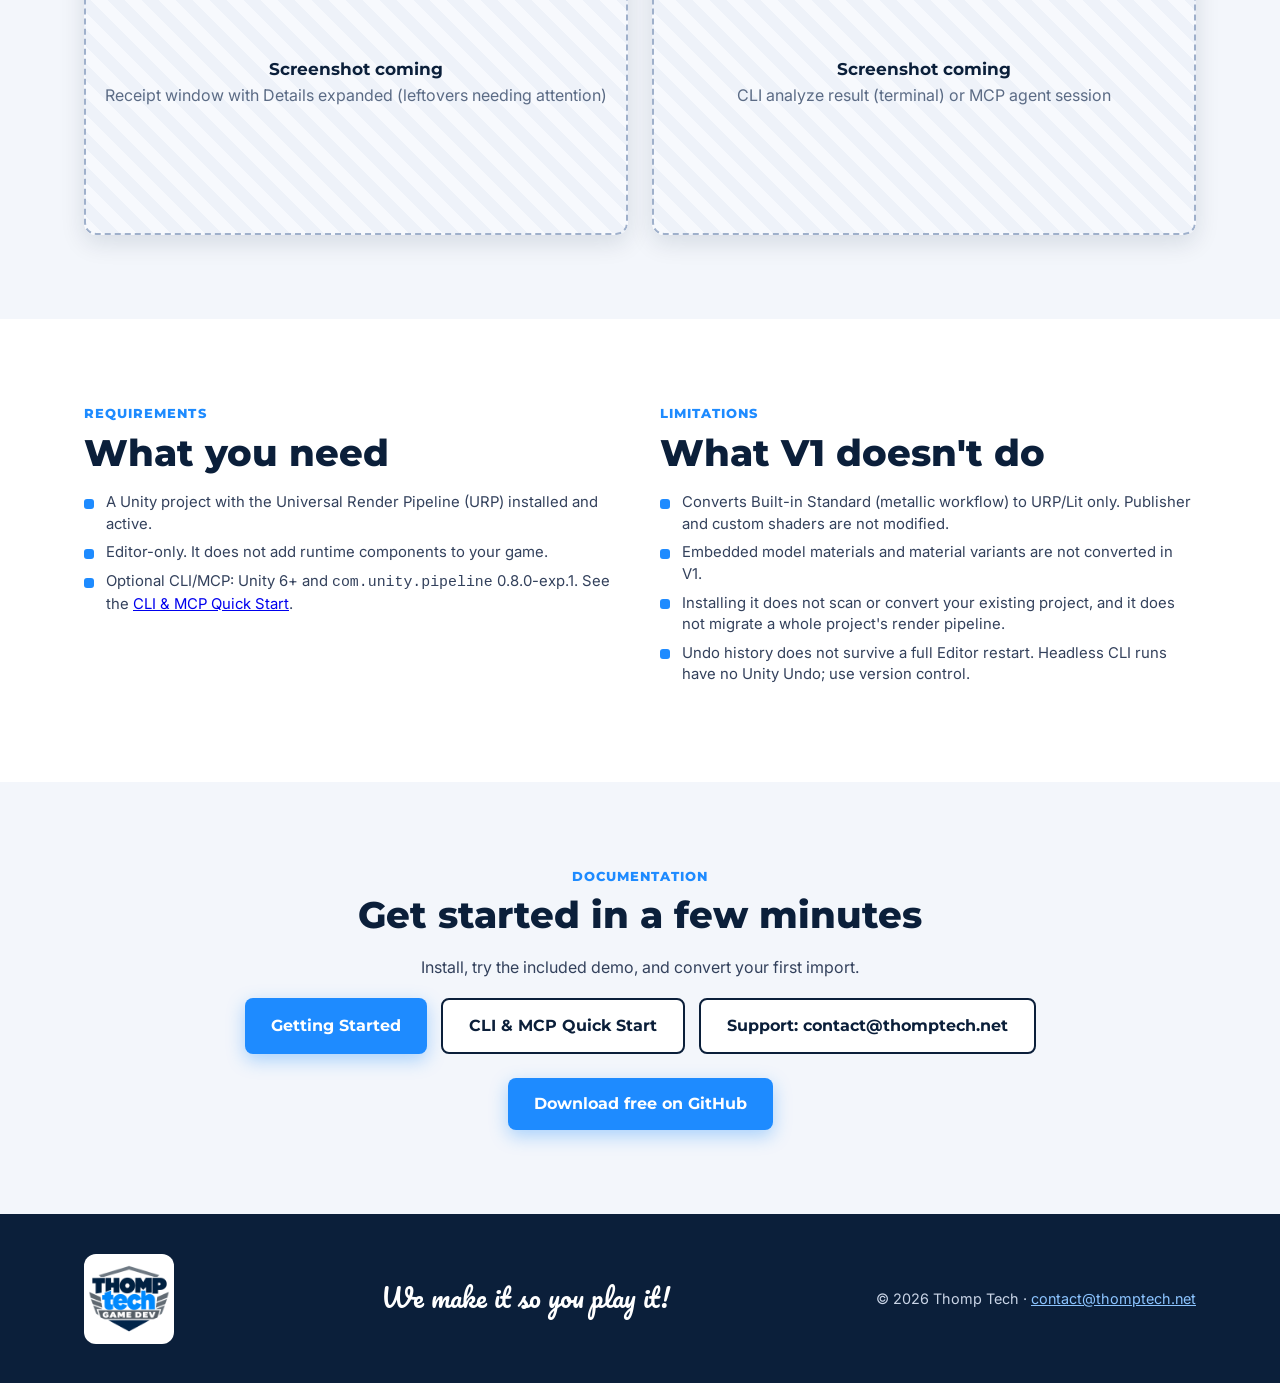
==== commit cf690cf2: "URP Import Helper: replace Asset Store buttons with free GitHub download" ====
--- a/urp-import-helper/index.html
+++ b/urp-import-helper/index.html
@@ -23,11 +23,10 @@
     <h1>URP Import Helper detects materials from imported Unity asset packages so you never forget to convert them.</h1>
     <p class="lead">Import an asset package into your URP project as usual. URP Import Helper checks the materials in that import, safely converts supported Built-in Standard materials to URP/Lit, and explains what still needs attention.</p>
     <div class="btns">
-      <!-- TODO: replace href with the live Unity Asset Store URL once the listing is approved -->
-      <a class="btn primary" href="#asset-store-link-pending">Get it on the Unity Asset Store</a>
+      <a class="btn primary" href="https://github.com/Thomp-Tech/Unity-URP-Import-Helper/releases/latest">Download free on GitHub</a>
       <a class="btn outline" href="/urp-import-helper/docs/">Read the Getting Started guide</a>
     </div>
-    <p class="store-note">Available exclusively on the Unity Asset Store.</p>
+    <p class="store-note">Free · MIT license</p>
     <figure class="shot urp-hero-shot"><img src="/images/urpih-hero.webp" alt="Hangar scene split in two: broken pink Built-in materials on the left, the same models converted to URP on the right" width="1600" height="900"></figure>
   </div>
 </section>
@@ -106,8 +105,7 @@
       <a class="btn outline" href="mailto:contact@thomptech.net">Support: contact@thomptech.net</a>
     </div>
     <div class="btns center-btns">
-      <!-- TODO: replace href with the live Unity Asset Store URL once the listing is approved -->
-      <a class="btn primary" href="#asset-store-link-pending">Get it on the Unity Asset Store</a>
+      <a class="btn primary" href="https://github.com/Thomp-Tech/Unity-URP-Import-Helper/releases/latest">Download free on GitHub</a>
     </div>
   </div>
 </section>
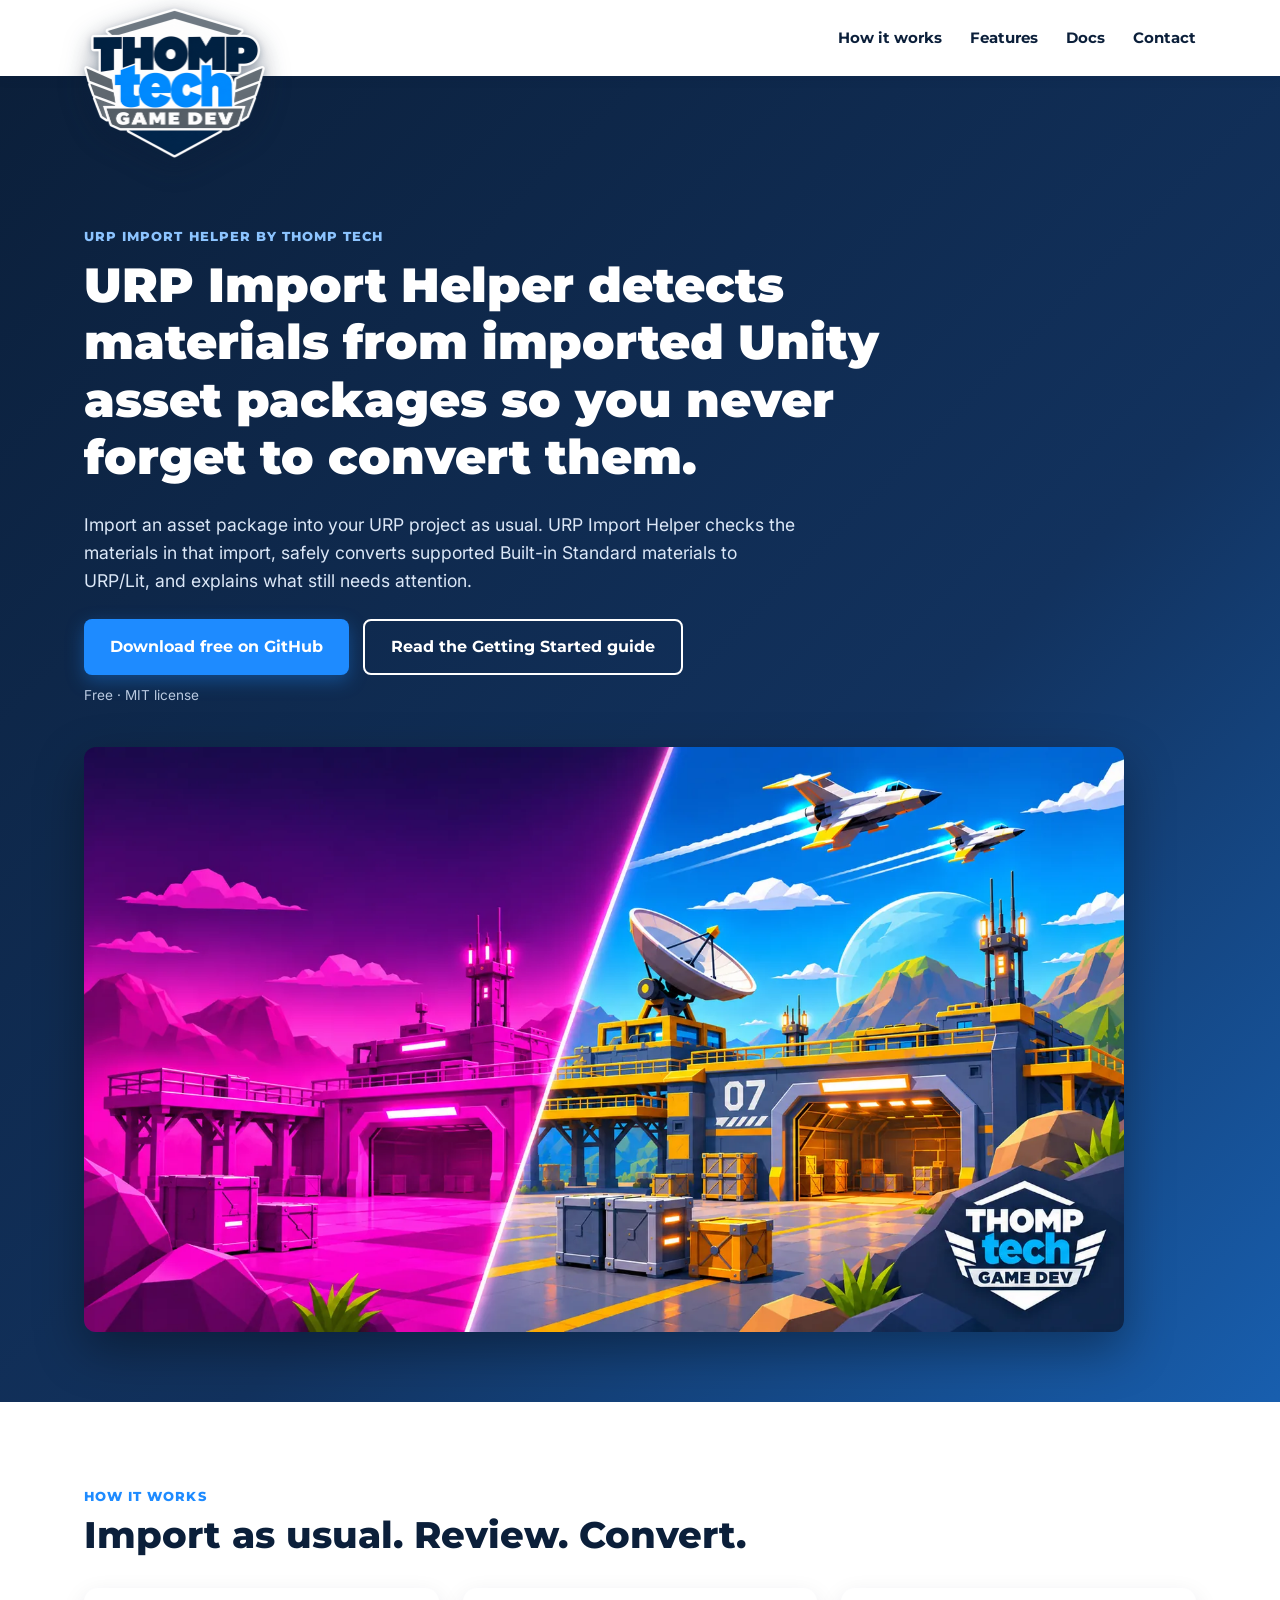
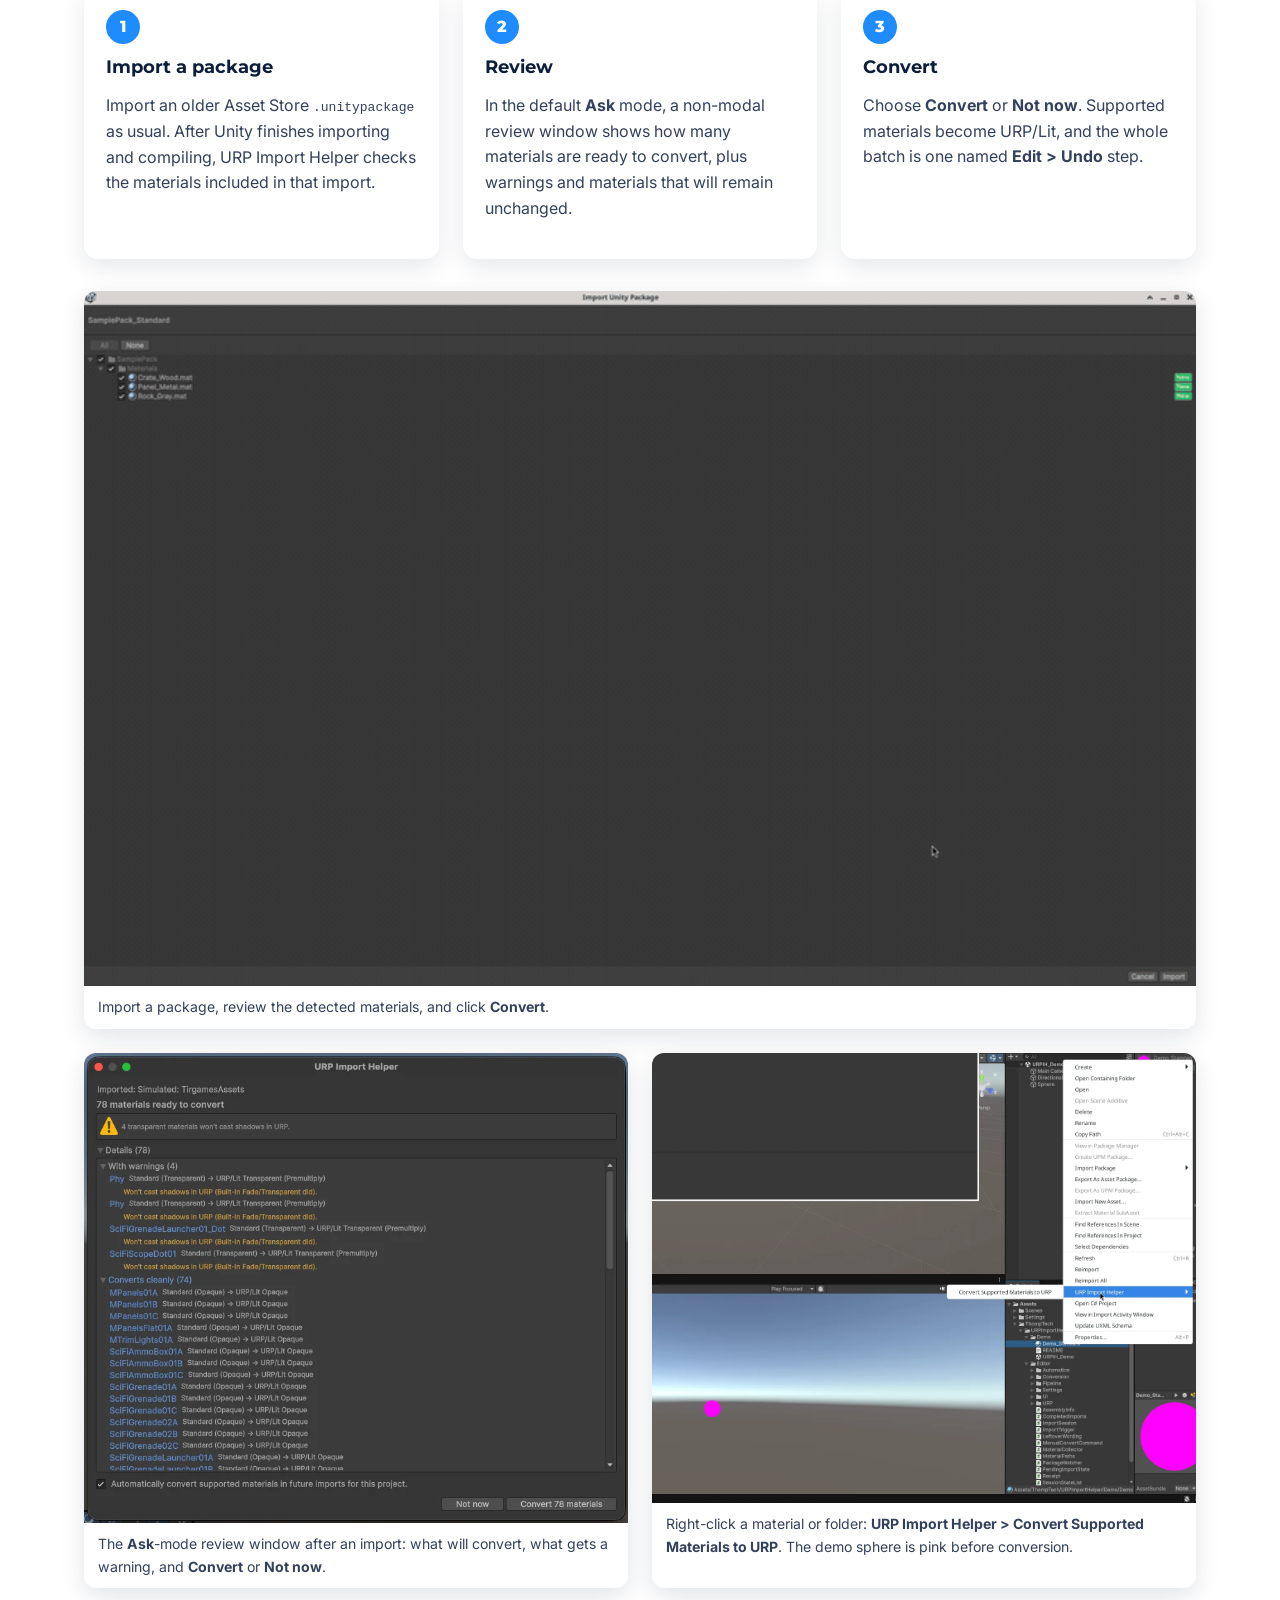
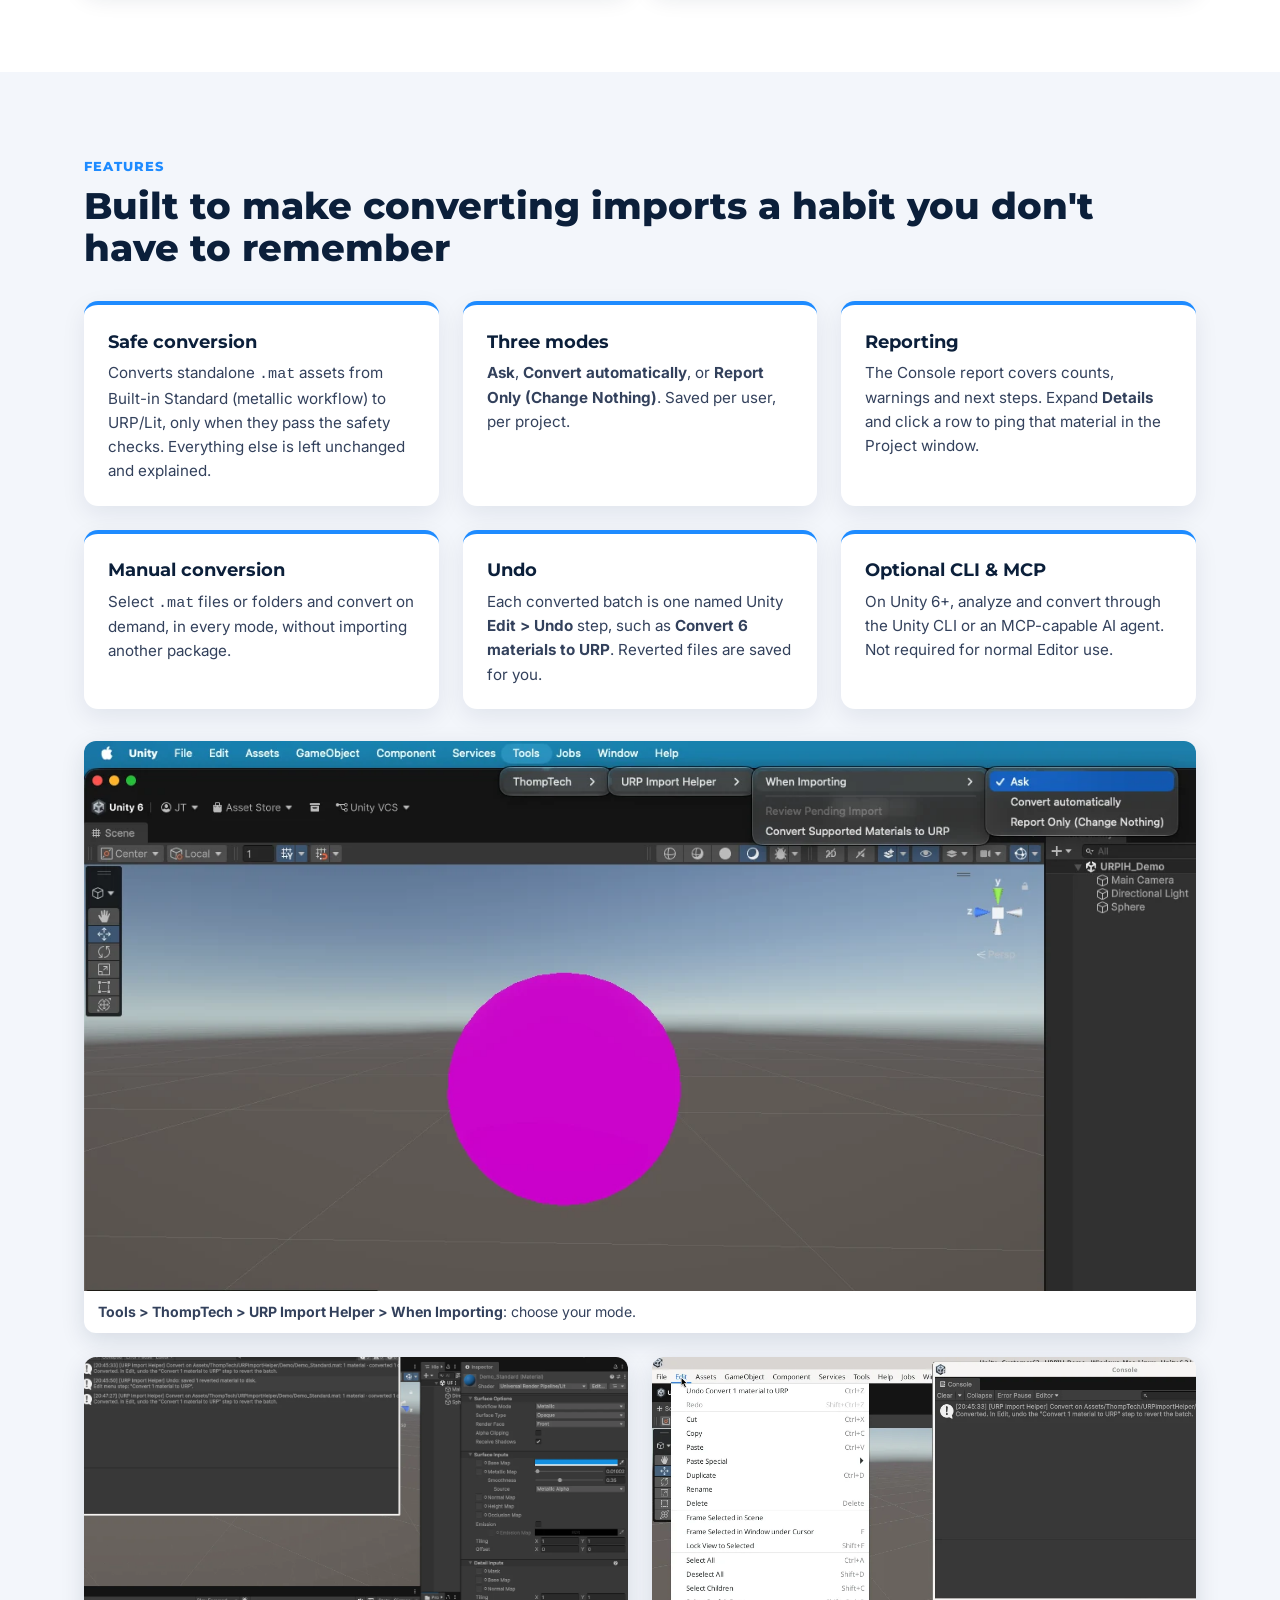
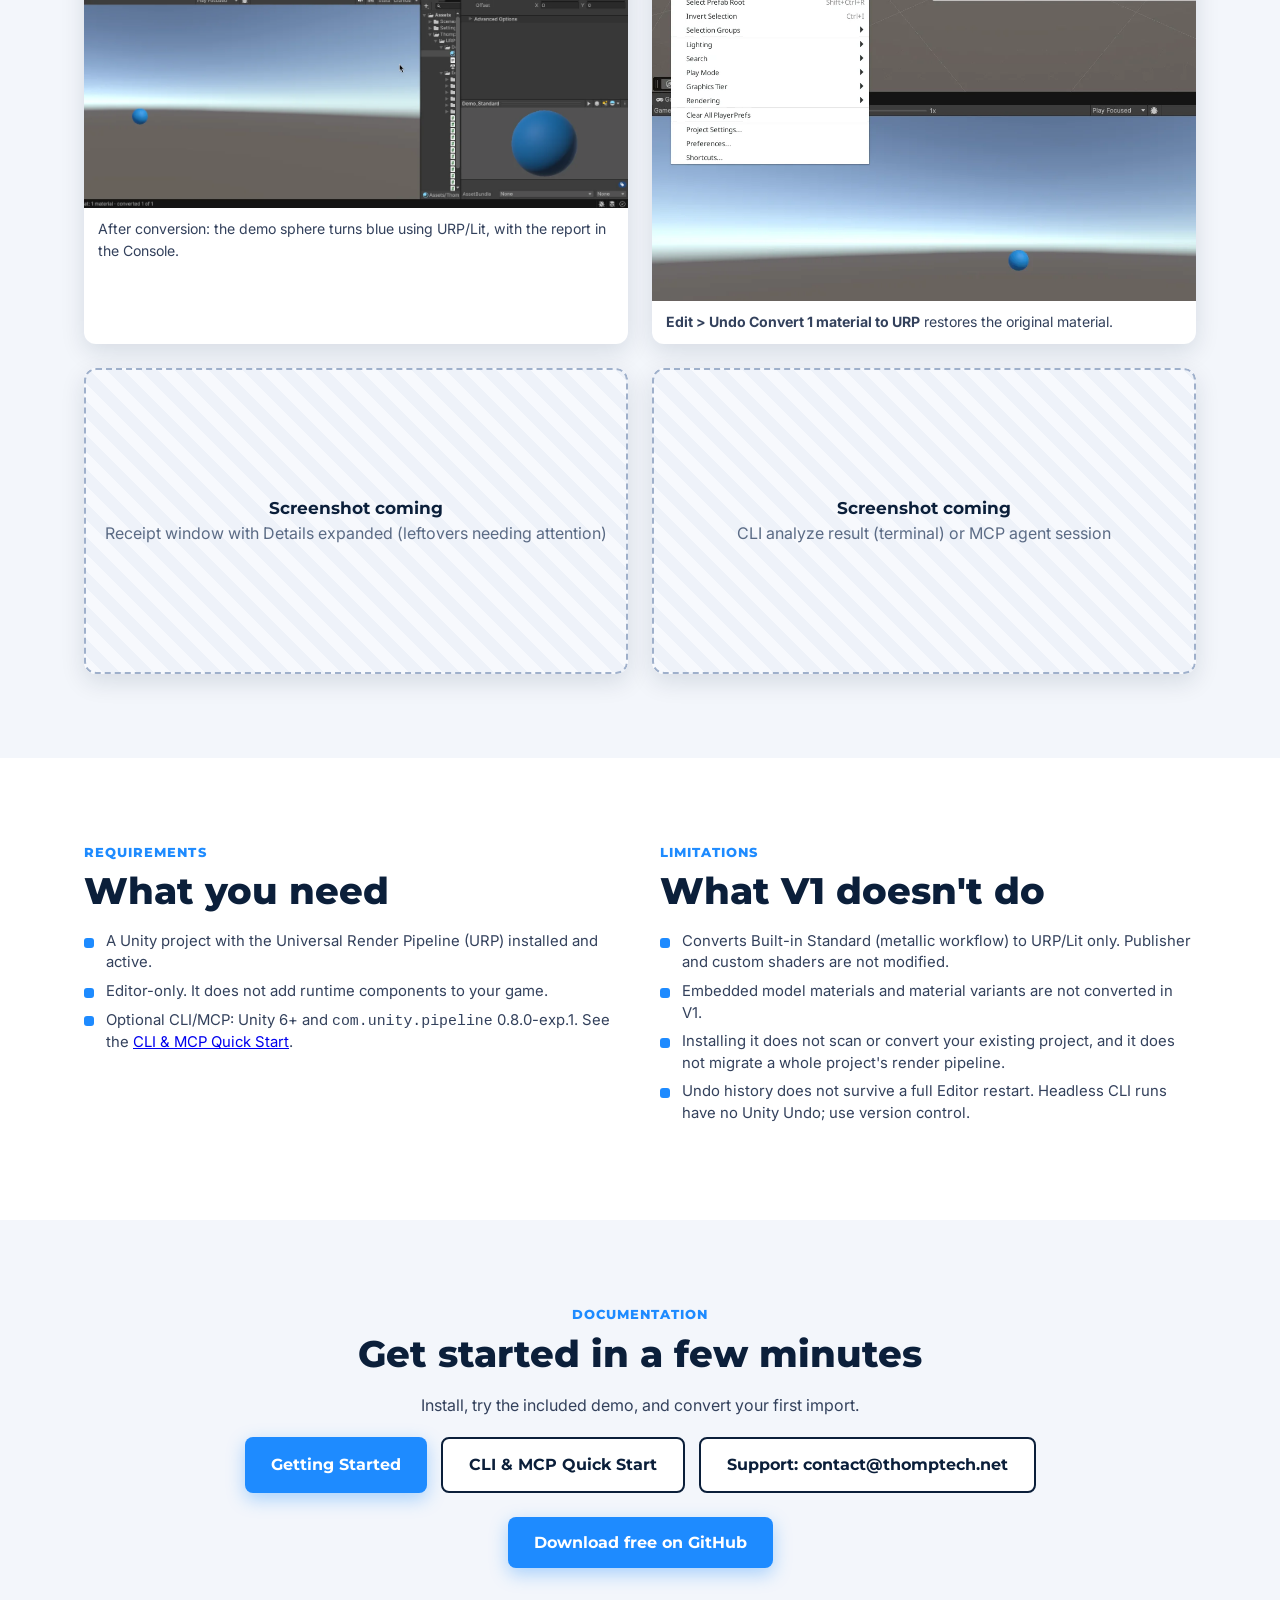
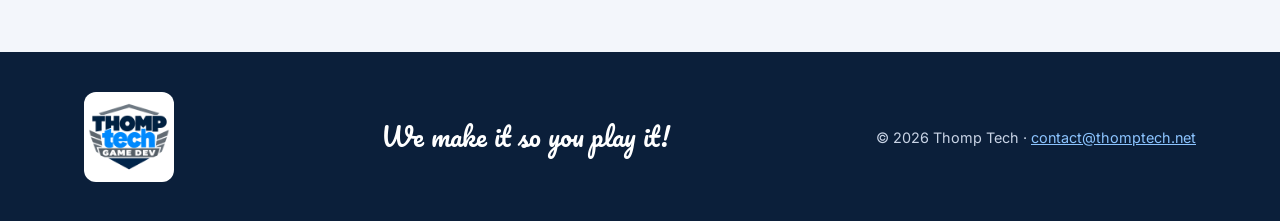
==== commit 84098293: "URPIH page: review window shot, new Tools menu shot" ====
--- a/urp-import-helper/index.html
+++ b/urp-import-helper/index.html
@@ -42,7 +42,7 @@
     </div>
     <div class="shot-grid">
       <figure class="shot wide"><img src="img/urpih-import-ask-convert.gif" alt="Importing a package with Built-in Standard materials, the URP Import Helper review window appears, and Convert 3 materials converts them to URP" loading="lazy"><figcaption>Import a package, review the detected materials, and click <strong>Convert</strong>.</figcaption></figure>
-      <figure class="shot"><div class="ph-shot"><strong>Screenshot coming</strong><span>Ask-mode review window after a package import</span></div></figure>
+      <figure class="shot"><img src="img/review-window.webp" alt="URP Import Helper review window after importing a pack: 78 materials ready to convert, 4 transparent materials with shadow warnings, Not now and Convert 78 materials buttons" loading="lazy"><figcaption>The <strong>Ask</strong>-mode review window after an import: what will convert, what gets a warning, and <strong>Convert</strong> or <strong>Not now</strong>.</figcaption></figure>
       <figure class="shot"><img src="img/convert-menu.webp" alt="Unity Project window right-click menu showing URP Import Helper > Convert Supported Materials to URP on the pink demo material" loading="lazy"><figcaption>Right-click a material or folder: <strong>URP Import Helper &gt; Convert Supported Materials to URP</strong>. The demo sphere is pink before conversion.</figcaption></figure>
     </div>
   </div>
@@ -61,7 +61,7 @@
       <div class="feat"><h3>Optional CLI &amp; MCP</h3><p>On Unity 6+, analyze and convert through the Unity CLI or an MCP-capable AI agent. Not required for normal Editor use.</p></div>
     </div>
     <div class="shot-grid">
-      <figure class="shot wide"><img src="img/tools-menu.webp" alt="Tools > ThompTech > URP Import Helper > When Importing menu showing Ask, Convert automatically and Report Only (Change Nothing)" loading="lazy"><figcaption><strong>Tools &gt; ThompTech &gt; URP Import Helper &gt; When Importing</strong>: choose your mode.</figcaption></figure>
+      <figure class="shot wide"><img src="img/tools-menu.webp" alt="Tools > ThompTech > URP Import Helper > When Importing menu showing Ask, Convert automatically and Report Only (Change Nothing), with the pink demo sphere in the Scene view" loading="lazy"><figcaption><strong>Tools &gt; ThompTech &gt; URP Import Helper &gt; When Importing</strong>: choose your mode.</figcaption></figure>
       <figure class="shot"><img src="img/after-convert.webp" alt="Demo sphere converted to blue with the Inspector showing Universal Render Pipeline/Lit and the conversion report in the Console" loading="lazy"><figcaption>After conversion: the demo sphere turns blue using URP/Lit, with the report in the Console.</figcaption></figure>
       <figure class="shot"><img src="img/edit-undo.webp" alt="Unity Edit menu showing Undo Convert 1 material to URP" loading="lazy"><figcaption><strong>Edit &gt; Undo Convert 1 material to URP</strong> restores the original material.</figcaption></figure>
       <figure class="shot"><div class="ph-shot"><strong>Screenshot coming</strong><span>Receipt window with Details expanded (leftovers needing attention)</span></div></figure>
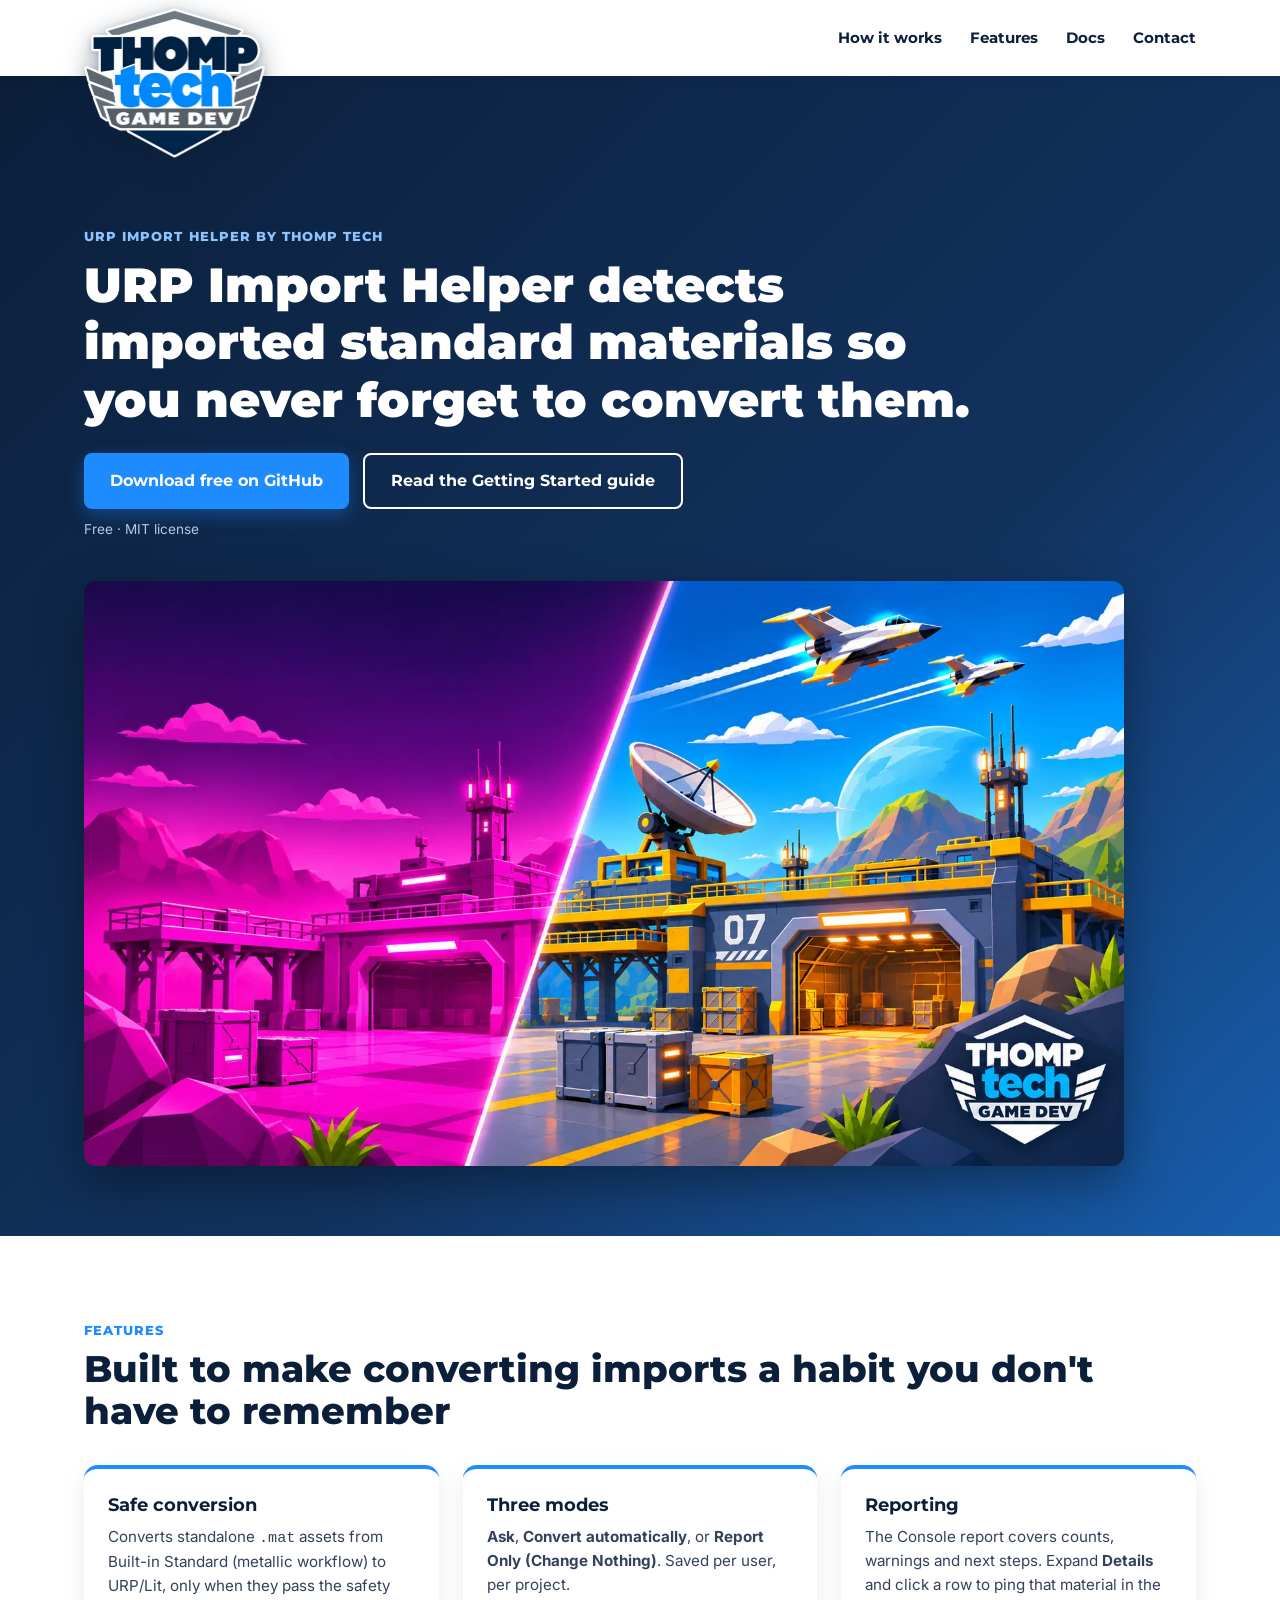
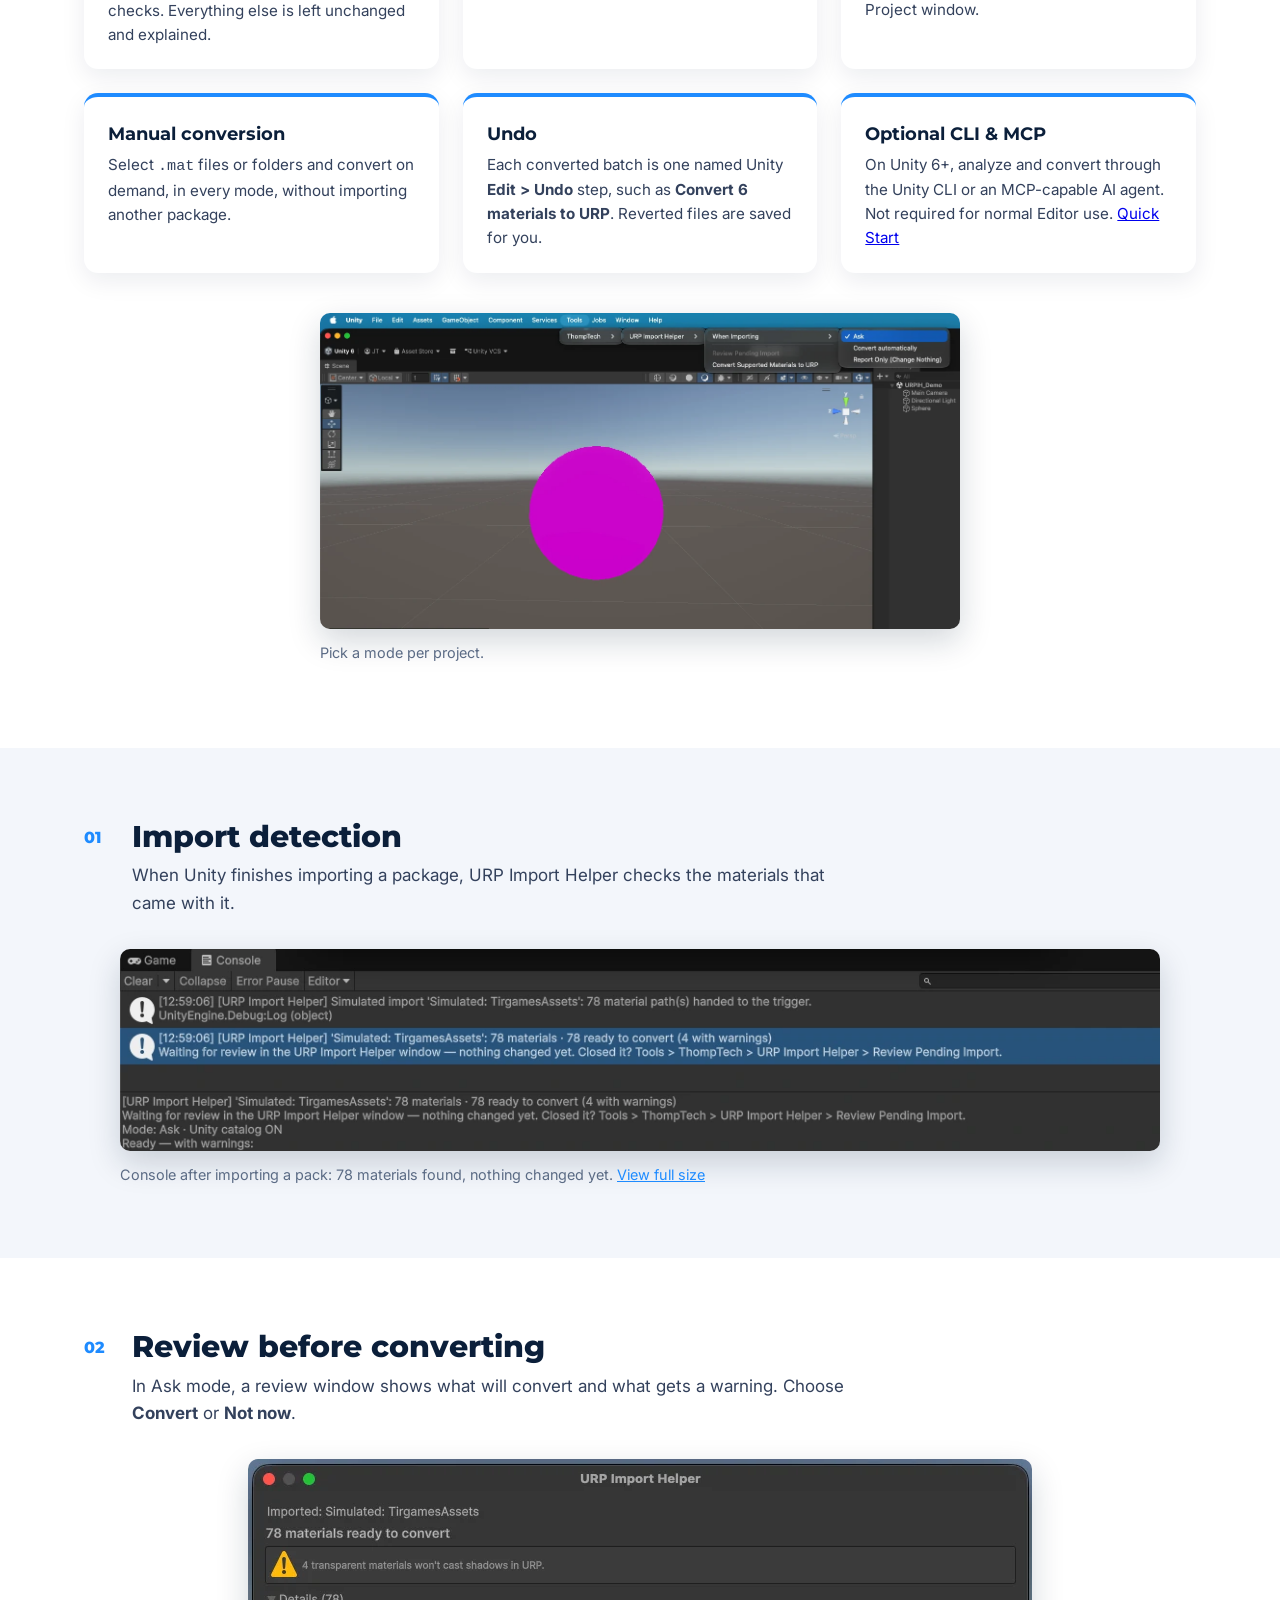
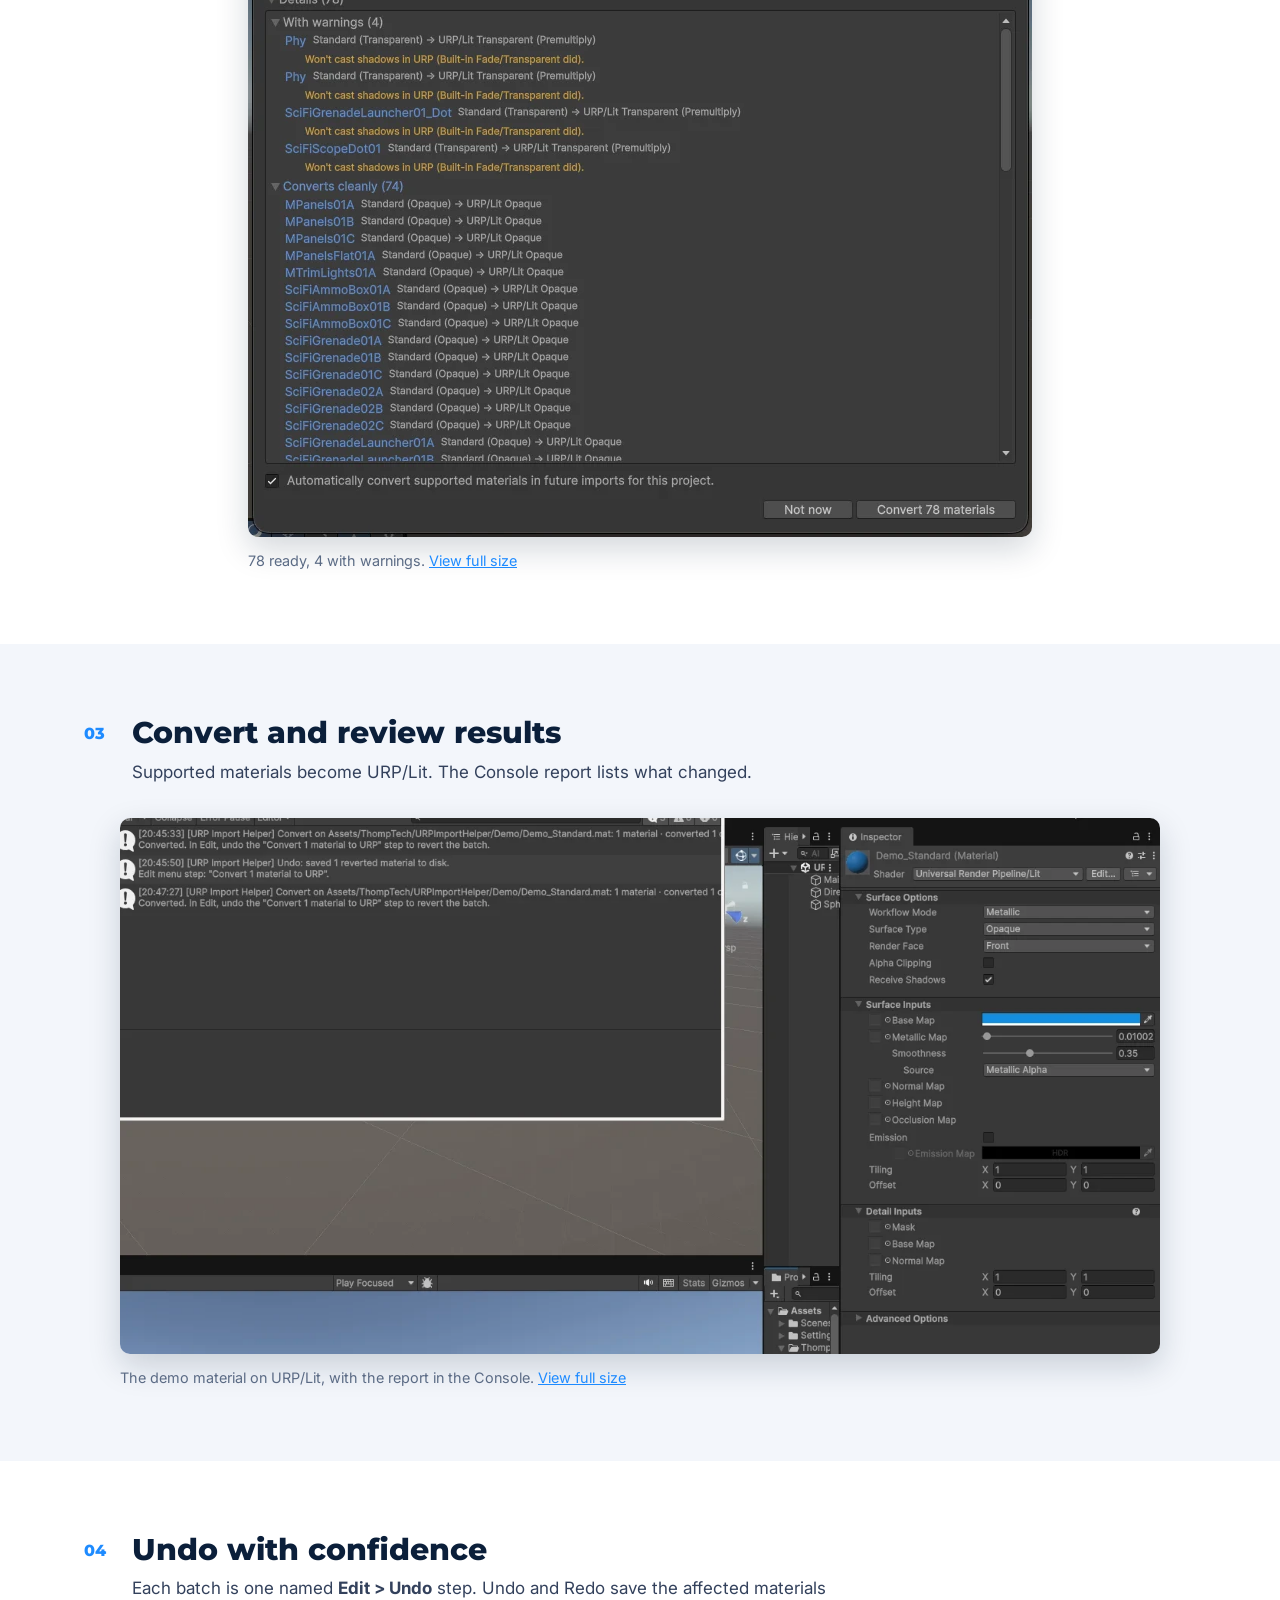
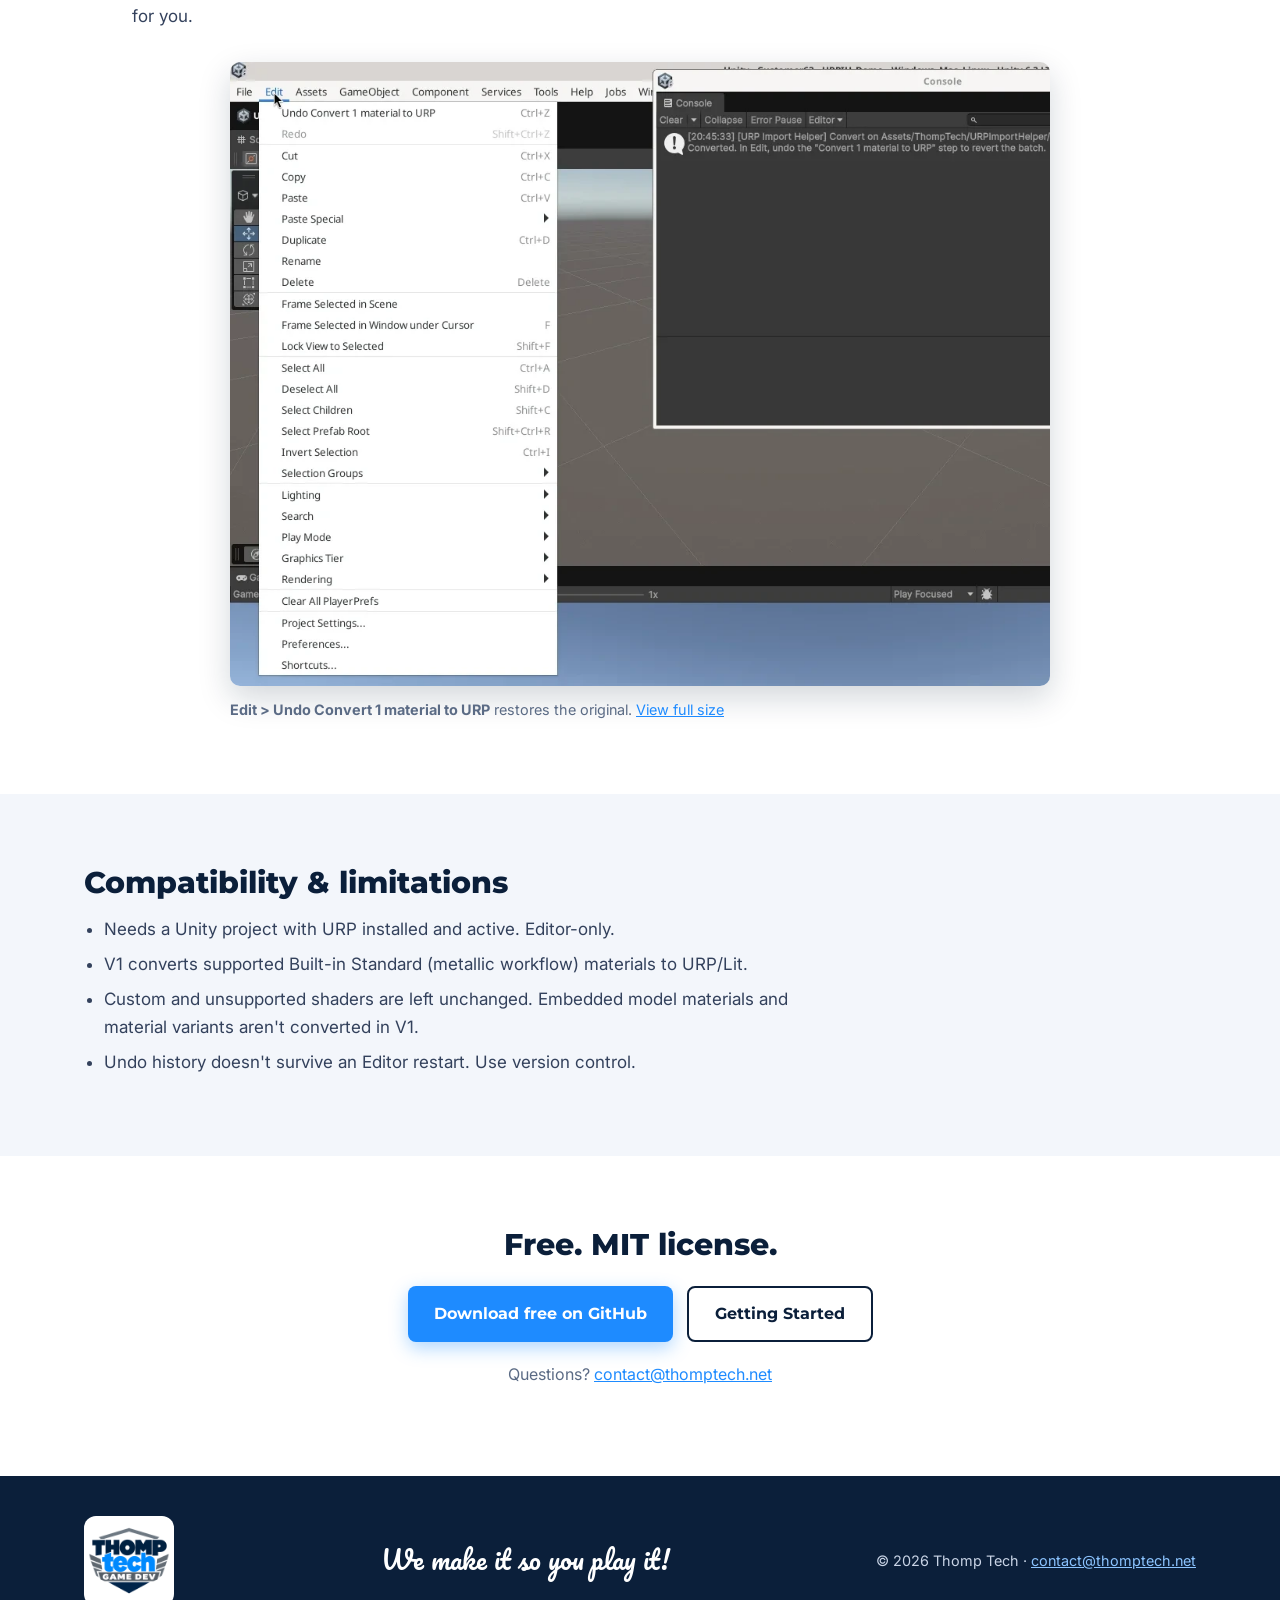
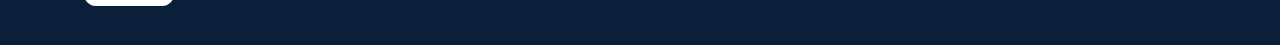
==== commit 8081a55a: "URPIH page: concise hero, features restored, 01-04 walkthrough, shared lightbox" ====
--- a/urp-import-helper/index.html
+++ b/urp-import-helper/index.html
@@ -6,7 +6,7 @@
 <meta name="description" content="URP Import Helper detects materials from imported Unity asset packages so you never forget to convert them.">
 <link rel="preconnect" href="https://fonts.googleapis.com"><link rel="preconnect" href="https://fonts.gstatic.com" crossorigin>
 <link href="https://fonts.googleapis.com/css2?family=Montserrat:wght@600;700;800;900&family=Inter:wght@400;500;600&family=Pacifico&display=swap" rel="stylesheet">
-<link rel="stylesheet" href="/style.css"><link rel="stylesheet" href="/urp-import-helper/urpih.css">
+<link rel="stylesheet" href="/style.css"><link rel="stylesheet" href="/urp-import-helper/urpih.css"><link rel="stylesheet" href="/js/lightbox.css">
 <link rel="icon" href="/favicon.ico" sizes="any"><link rel="icon" type="image/png" href="/favicon-32.png"><link rel="apple-touch-icon" href="/apple-touch-icon.png">
 </head>
 <body>
@@ -20,8 +20,7 @@
 <section class="urp-hero">
   <div class="wrap">
     <p class="eyebrow">URP Import Helper by Thomp Tech</p>
-    <h1>URP Import Helper detects materials from imported Unity asset packages so you never forget to convert them.</h1>
-    <p class="lead">Import an asset package into your URP project as usual. URP Import Helper checks the materials in that import, safely converts supported Built-in Standard materials to URP/Lit, and explains what still needs attention.</p>
+    <h1>URP Import Helper detects imported standard materials so you never forget to convert them.</h1>
     <div class="btns">
       <a class="btn primary" href="https://github.com/Thomp-Tech/Unity-URP-Import-Helper/releases/latest">Download free on GitHub</a>
       <a class="btn outline" href="/urp-import-helper/docs/">Read the Getting Started guide</a>
@@ -31,24 +30,7 @@
   </div>
 </section>
 
-<section id="how" class="section">
-  <div class="wrap">
-    <p class="eyebrow">How it works</p>
-    <h2>Import as usual. Review. Convert.</h2>
-    <div class="steps">
-      <div class="step"><span class="num">1</span><h3>Import a package</h3><p>Import an older Asset Store <code>.unitypackage</code> as usual. After Unity finishes importing and compiling, URP Import Helper checks the materials included in that import.</p></div>
-      <div class="step"><span class="num">2</span><h3>Review</h3><p>In the default <strong>Ask</strong> mode, a non-modal review window shows how many materials are ready to convert, plus warnings and materials that will remain unchanged.</p></div>
-      <div class="step"><span class="num">3</span><h3>Convert</h3><p>Choose <strong>Convert</strong> or <strong>Not now</strong>. Supported materials become URP/Lit, and the whole batch is one named <strong>Edit &gt; Undo</strong> step.</p></div>
-    </div>
-    <div class="shot-grid">
-      <figure class="shot wide"><img src="img/urpih-import-ask-convert.gif" alt="Importing a package with Built-in Standard materials, the URP Import Helper review window appears, and Convert 3 materials converts them to URP" loading="lazy"><figcaption>Import a package, review the detected materials, and click <strong>Convert</strong>.</figcaption></figure>
-      <figure class="shot"><img src="img/review-window.webp" alt="URP Import Helper review window after importing a pack: 78 materials ready to convert, 4 transparent materials with shadow warnings, Not now and Convert 78 materials buttons" loading="lazy"><figcaption>The <strong>Ask</strong>-mode review window after an import: what will convert, what gets a warning, and <strong>Convert</strong> or <strong>Not now</strong>.</figcaption></figure>
-      <figure class="shot"><img src="img/convert-menu.webp" alt="Unity Project window right-click menu showing URP Import Helper > Convert Supported Materials to URP on the pink demo material" loading="lazy"><figcaption>Right-click a material or folder: <strong>URP Import Helper &gt; Convert Supported Materials to URP</strong>. The demo sphere is pink before conversion.</figcaption></figure>
-    </div>
-  </div>
-</section>
-
-<section id="features" class="section alt">
+<section id="features" class="section">
   <div class="wrap">
     <p class="eyebrow">Features</p>
     <h2>Built to make converting imports a habit you don't have to remember</h2>
@@ -58,55 +40,54 @@
       <div class="feat"><h3>Reporting</h3><p>The Console report covers counts, warnings and next steps. Expand <strong>Details</strong> and click a row to ping that material in the Project window.</p></div>
       <div class="feat"><h3>Manual conversion</h3><p>Select <code>.mat</code> files or folders and convert on demand, in every mode, without importing another package.</p></div>
       <div class="feat"><h3>Undo</h3><p>Each converted batch is one named Unity <strong>Edit &gt; Undo</strong> step, such as <strong>Convert 6 materials to URP</strong>. Reverted files are saved for you.</p></div>
-      <div class="feat"><h3>Optional CLI &amp; MCP</h3><p>On Unity 6+, analyze and convert through the Unity CLI or an MCP-capable AI agent. Not required for normal Editor use.</p></div>
+      <div class="feat"><h3>Optional CLI &amp; MCP</h3><p>On Unity 6+, analyze and convert through the Unity CLI or an MCP-capable AI agent. Not required for normal Editor use. <a href="/urp-import-helper/docs/cli-mcp/">Quick Start</a></p></div>
     </div>
-    <div class="shot-grid">
-      <figure class="shot wide"><img src="img/tools-menu.webp" alt="Tools > ThompTech > URP Import Helper > When Importing menu showing Ask, Convert automatically and Report Only (Change Nothing), with the pink demo sphere in the Scene view" loading="lazy"><figcaption><strong>Tools &gt; ThompTech &gt; URP Import Helper &gt; When Importing</strong>: choose your mode.</figcaption></figure>
-      <figure class="shot"><img src="img/after-convert.webp" alt="Demo sphere converted to blue with the Inspector showing Universal Render Pipeline/Lit and the conversion report in the Console" loading="lazy"><figcaption>After conversion: the demo sphere turns blue using URP/Lit, with the report in the Console.</figcaption></figure>
-      <figure class="shot"><img src="img/edit-undo.webp" alt="Unity Edit menu showing Undo Convert 1 material to URP" loading="lazy"><figcaption><strong>Edit &gt; Undo Convert 1 material to URP</strong> restores the original material.</figcaption></figure>
-      <figure class="shot"><div class="ph-shot"><strong>Screenshot coming</strong><span>Receipt window with Details expanded (leftovers needing attention)</span></div></figure>
-      <figure class="shot"><div class="ph-shot"><strong>Screenshot coming</strong><span>CLI analyze result (terminal) or MCP agent session</span></div></figure>
-    </div>
+    <figure class="walk-shot small"><a href="img/tools-menu.webp" target="_blank" rel="noopener"><img src="img/tools-menu.webp" alt="Tools > ThompTech > URP Import Helper > When Importing menu showing Ask, Convert automatically and Report Only (Change Nothing)" loading="lazy"></a><figcaption>Pick a mode per project.</figcaption></figure>
   </div>
 </section>
-
-<section class="section">
-  <div class="wrap two-col">
-    <div>
-      <p class="eyebrow">Requirements</p>
-      <h2>What you need</h2>
-      <ul class="features">
-        <li>A Unity project with the Universal Render Pipeline (URP) installed and active.</li>
-        <li>Editor-only. It does not add runtime components to your game.</li>
-        <li>Optional CLI/MCP: Unity 6+ and <code>com.unity.pipeline</code> 0.8.0-exp.1. See the <a href="/urp-import-helper/docs/cli-mcp/">CLI &amp; MCP Quick Start</a>.</li>
-      </ul>
-    </div>
-    <div>
-      <p class="eyebrow">Limitations</p>
-      <h2>What V1 doesn't do</h2>
-      <ul class="features">
-        <li>Converts Built-in Standard (metallic workflow) to URP/Lit only. Publisher and custom shaders are not modified.</li>
-        <li>Embedded model materials and material variants are not converted in V1.</li>
-        <li>Installing it does not scan or convert your existing project, and it does not migrate a whole project's render pipeline.</li>
-        <li>Undo history does not survive a full Editor restart. Headless CLI runs have no Unity Undo; use version control.</li>
-      </ul>
-    </div>
+<section id="how" class="walk alt">
+  <div class="wrap">
+    <div class="walk-head"><span class="walk-num">01</span><div><h2>Import detection</h2><p>When Unity finishes importing a package, URP Import Helper checks the materials that came with it.</p></div></div>
+    <figure class="walk-shot"><a href="img/import-detected.webp" target="_blank" rel="noopener"><img src="img/import-detected.webp" alt="Unity Console: Simulated import of TirgamesAssets, 78 material paths handed to the trigger, 78 ready to convert with 4 warnings" width="1080" height="210" loading="lazy"></a><figcaption>Console after importing a pack: 78 materials found, nothing changed yet. <a href="img/import-detected.webp" target="_blank" rel="noopener">View full size</a></figcaption></figure>
   </div>
 </section>
-
-<section class="section alt">
+<section class="walk">
+  <div class="wrap">
+    <div class="walk-head"><span class="walk-num">02</span><div><h2>Review before converting</h2><p>In Ask mode, a review window shows what will convert and what gets a warning. Choose <strong>Convert</strong> or <strong>Not now</strong>.</p></div></div>
+    <figure class="walk-shot w-784"><a href="img/review-window.webp" target="_blank" rel="noopener"><img src="img/review-window.webp" alt="URP Import Helper review window: 78 materials ready to convert, 4 transparent materials with shadow warnings, Not now and Convert 78 materials buttons" width="784" height="678" loading="lazy"></a><figcaption>78 ready, 4 with warnings. <a href="img/review-window.webp" target="_blank" rel="noopener">View full size</a></figcaption></figure>
+  </div>
+</section>
+<section class="walk alt">
+  <div class="wrap">
+    <div class="walk-head"><span class="walk-num">03</span><div><h2>Convert and review results</h2><p>Supported materials become URP/Lit. The Console report lists what changed.</p></div></div>
+    <figure class="walk-shot"><a href="img/after-convert.webp" target="_blank" rel="noopener"><img src="img/after-convert-crop.webp" alt="Demo material converted: Inspector shows Universal Render Pipeline/Lit and the Console shows the conversion report" width="1358" height="700" loading="lazy"></a><figcaption>The demo material on URP/Lit, with the report in the Console. <a href="img/after-convert.webp" target="_blank" rel="noopener">View full size</a></figcaption></figure>
+  </div>
+</section>
+<section class="walk">
+  <div class="wrap">
+    <div class="walk-head"><span class="walk-num">04</span><div><h2>Undo with confidence</h2><p>Each batch is one named <strong>Edit &gt; Undo</strong> step. Undo and Redo save the affected materials for you.</p></div></div>
+    <figure class="walk-shot w-820"><a href="img/edit-undo.webp" target="_blank" rel="noopener"><img src="img/edit-undo-crop.webp" alt="Unity Edit menu showing Undo Convert 1 material to URP" width="1050" height="800" loading="lazy"></a><figcaption><strong>Edit &gt; Undo Convert 1 material to URP</strong> restores the original. <a href="img/edit-undo.webp" target="_blank" rel="noopener">View full size</a></figcaption></figure>
+  </div>
+</section>
+<section class="more alt">
+  <div class="wrap">
+    <h2>Compatibility &amp; limitations</h2>
+    <ul class="limits">
+      <li>Needs a Unity project with URP installed and active. Editor-only.</li>
+      <li>V1 converts supported Built-in Standard (metallic workflow) materials to URP/Lit.</li>
+      <li>Custom and unsupported shaders are left unchanged. Embedded model materials and material variants aren't converted in V1.</li>
+      <li>Undo history doesn't survive an Editor restart. Use version control.</li>
+    </ul>
+  </div>
+</section>
+<section class="walk-cta">
   <div class="wrap center">
-    <p class="eyebrow">Documentation</p>
-    <h2>Get started in a few minutes</h2>
-    <p>Install, try the included demo, and convert your first import.</p>
-    <div class="doc-links" style="justify-content:center">
-      <a class="btn primary" href="/urp-import-helper/docs/">Getting Started</a>
-      <a class="btn outline" href="/urp-import-helper/docs/cli-mcp/">CLI &amp; MCP Quick Start</a>
-      <a class="btn outline" href="mailto:contact@thomptech.net">Support: contact@thomptech.net</a>
-    </div>
+    <h2>Free. MIT license.</h2>
     <div class="btns center-btns">
       <a class="btn primary" href="https://github.com/Thomp-Tech/Unity-URP-Import-Helper/releases/latest">Download free on GitHub</a>
+      <a class="btn outline" href="/urp-import-helper/docs/">Getting Started</a>
     </div>
+    <p class="support">Questions? <a href="mailto:contact@thomptech.net">contact@thomptech.net</a></p>
   </div>
 </section>
 
@@ -118,5 +99,6 @@
   </div>
 </footer>
 <script>(()=>{const h=document.querySelector(".site-header"),f=()=>h.classList.toggle("scrolled",scrollY>40);addEventListener("scroll",f,{passive:true});f()})();</script>
+<script src="/js/lightbox.js" defer></script>
 </body>
 </html>
--- a/urp-import-helper/urpih.css
+++ b/urp-import-helper/urpih.css
@@ -53,3 +53,20 @@
 @media(max-width:640px){.steps,.feat-grid,.shot-grid{grid-template-columns:1fr}.urp-hero{padding:110px 0 50px}.docs-layout{padding-top:80px}}
 .urp-hero-shot{margin-top:40px;max-width:1040px;background:transparent;box-shadow:0 18px 48px rgba(0,0,0,.35)}
 .urp-hero-shot img{display:block}
+/* product walkthrough (below hero) */
+.walk,.more,.walk-cta{background:#fff;padding:72px 0}
+.walk.alt,.more.alt,.walk-cta.alt{background:var(--bg2)}
+.walk h2,.more h2,.walk-cta h2{font-size:clamp(1.5rem,2.4vw,1.875rem);margin:0 0 8px}
+.walk-head{display:flex;gap:20px;align-items:flex-start;max-width:760px;margin-bottom:32px}
+.walk-head p{margin:0;font-size:1.0625rem}
+.walk-num{font:800 1rem/1 Montserrat,sans-serif;color:var(--blue);padding-top:10px;min-width:28px}
+.walk-shot{margin:0 auto;max-width:1040px}
+.walk-shot img{display:block;width:100%;height:auto;border-radius:10px;box-shadow:0 12px 32px rgba(11,31,58,.18)}
+.walk-shot figcaption{font-size:.9rem;color:#5b6b85;margin-top:12px}
+.walk-shot figcaption a,.more a,.support a{color:var(--blue)}
+.walk-shot.small{max-width:640px;margin-top:40px}
+.limits{max-width:760px;padding-left:20px;margin:16px 0 0;font-size:1.0625rem}.limits li{margin-bottom:8px}
+.support{margin-top:20px;color:#5b6b85}
+@media(max-width:640px){.walk,.more,.walk-cta{padding:56px 0}.walk-head{flex-direction:column;gap:4px}.walk-num{padding-top:0}}
+
+.walk-shot.w-784{max-width:784px}.walk-shot.w-820{max-width:820px}.walk-shot.small{max-width:640px}
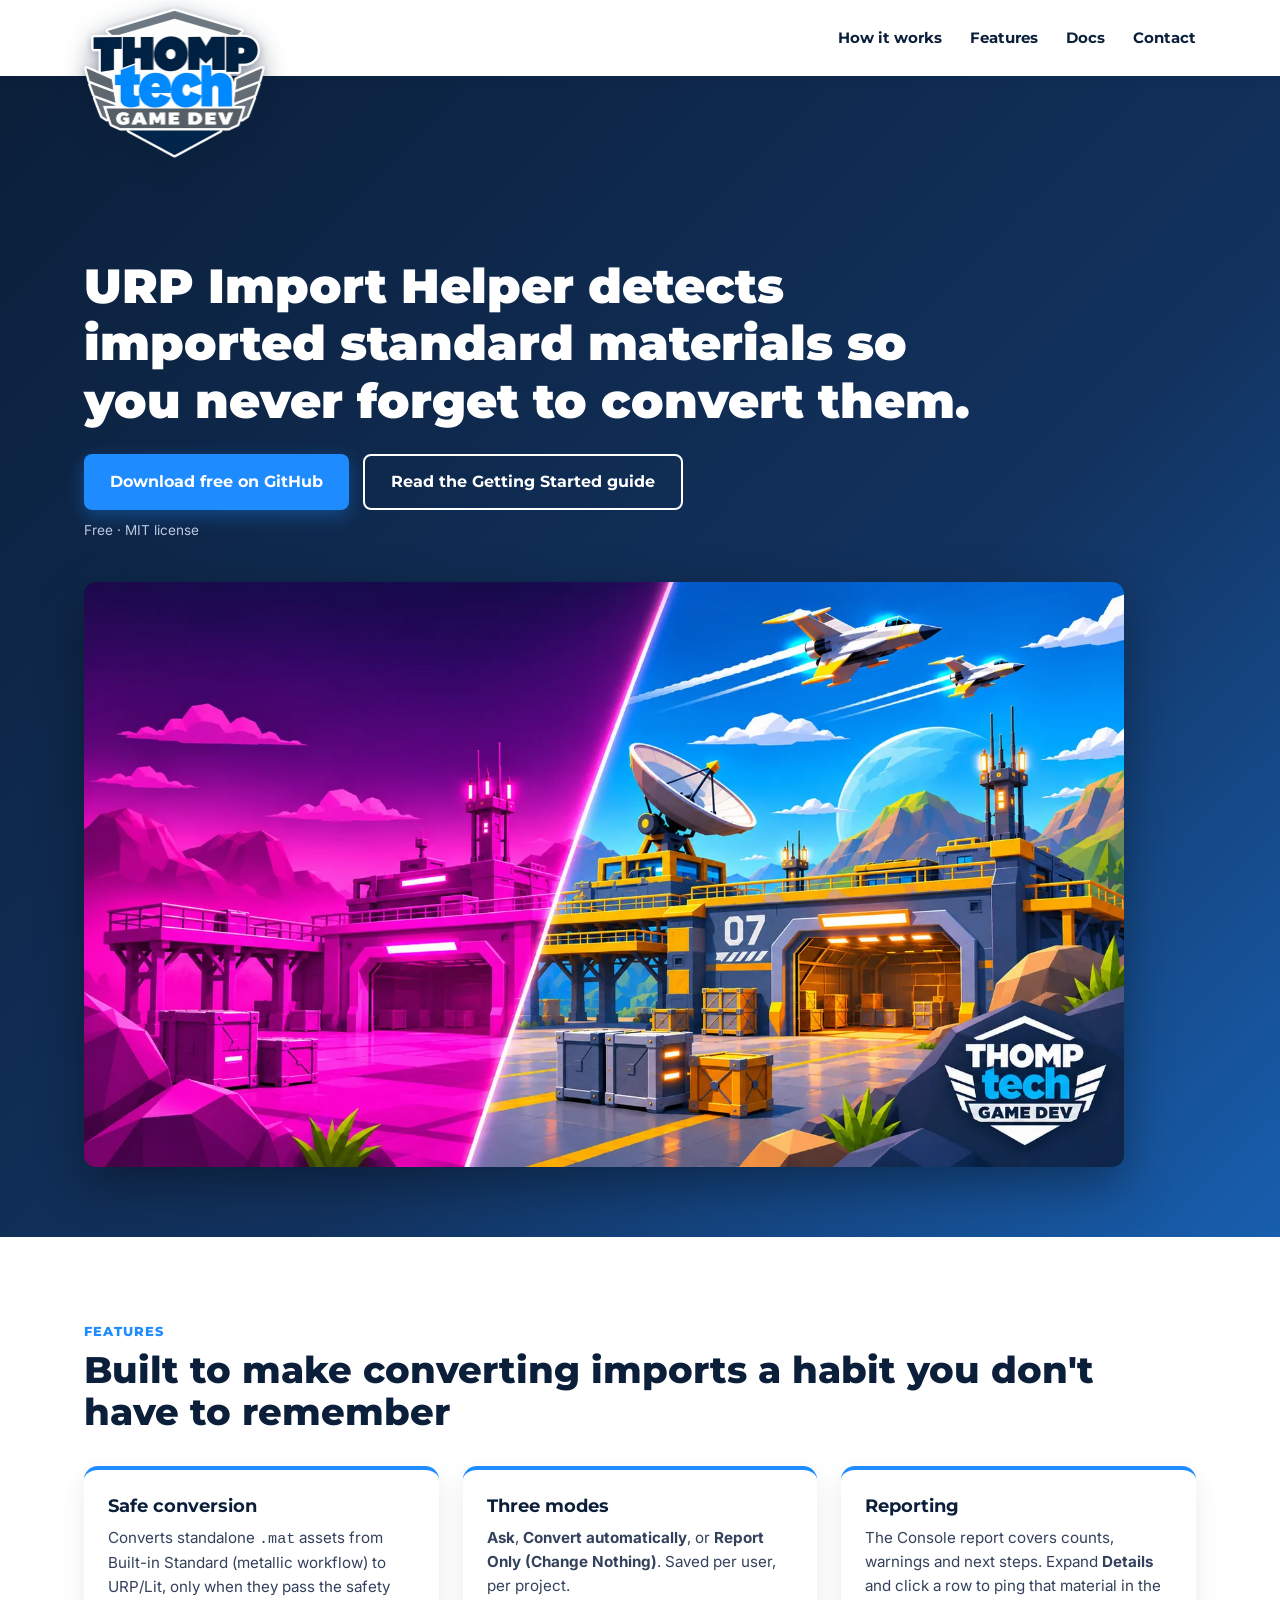
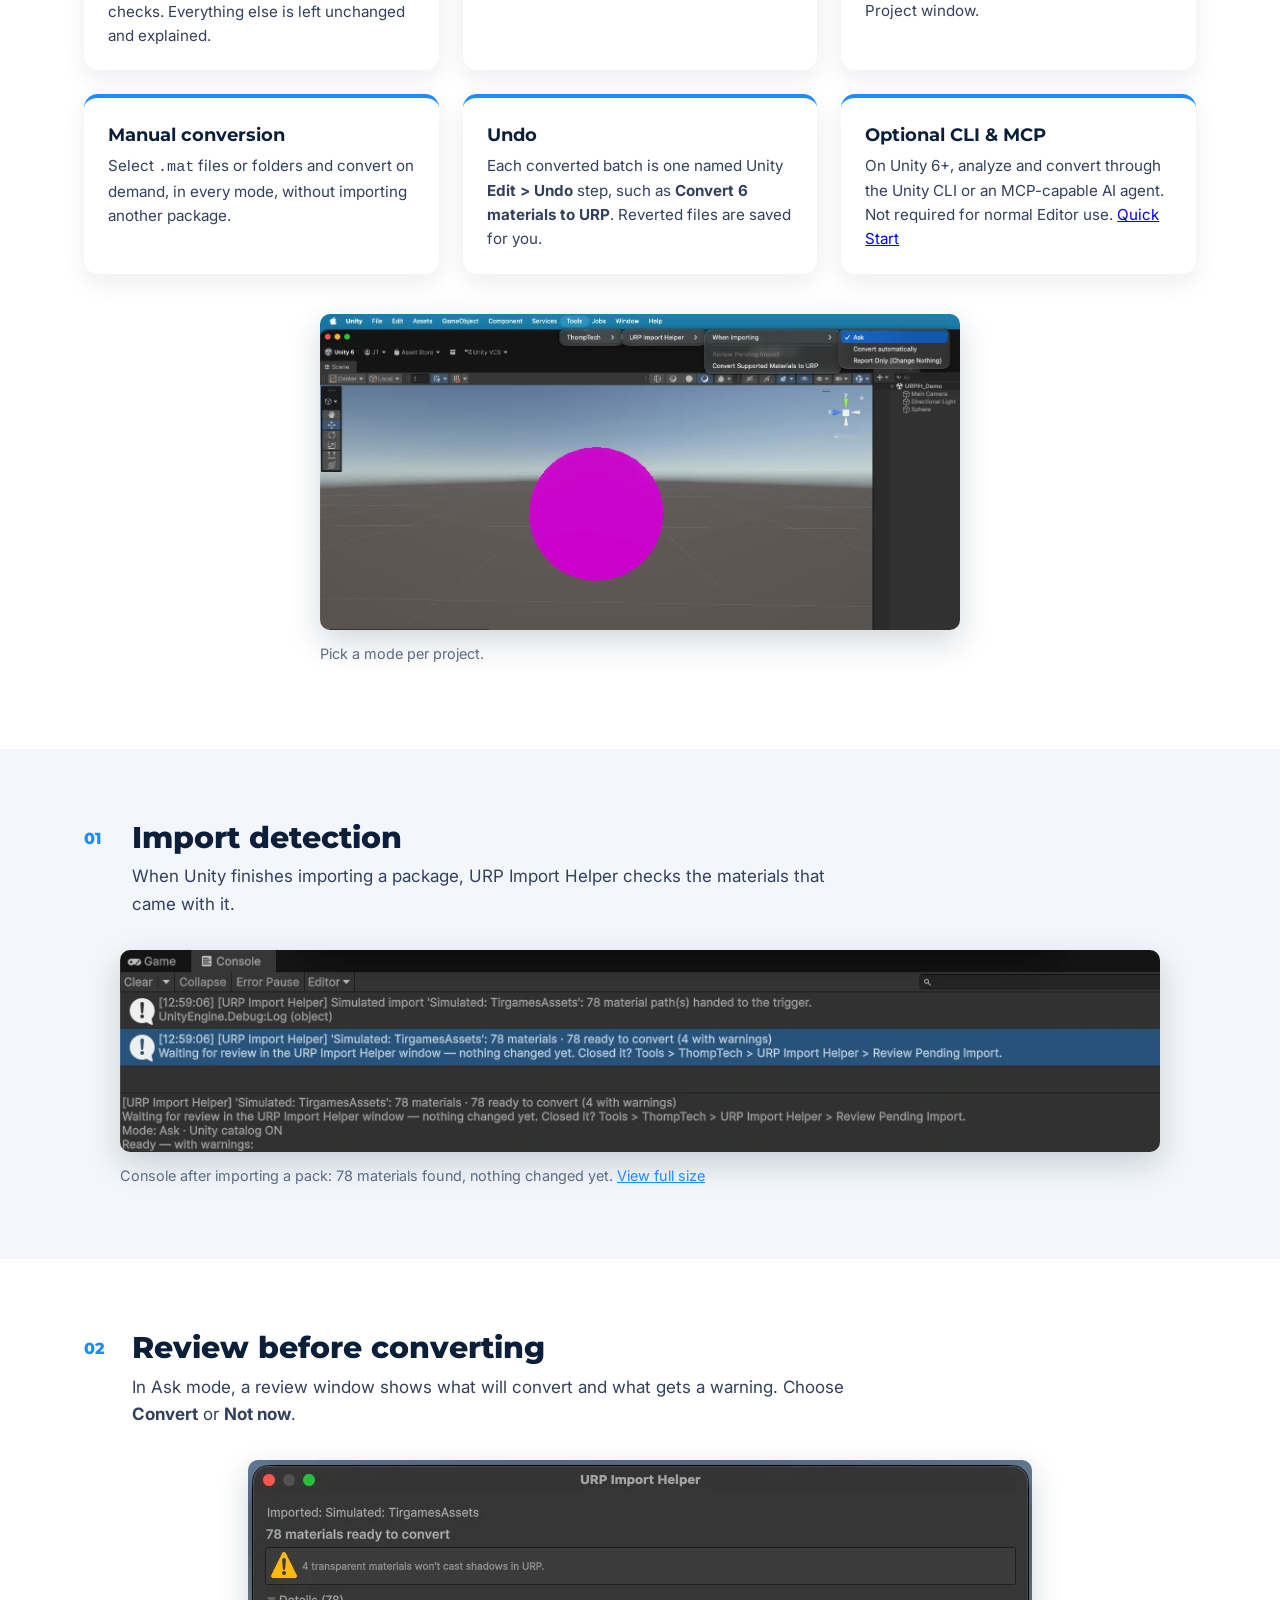
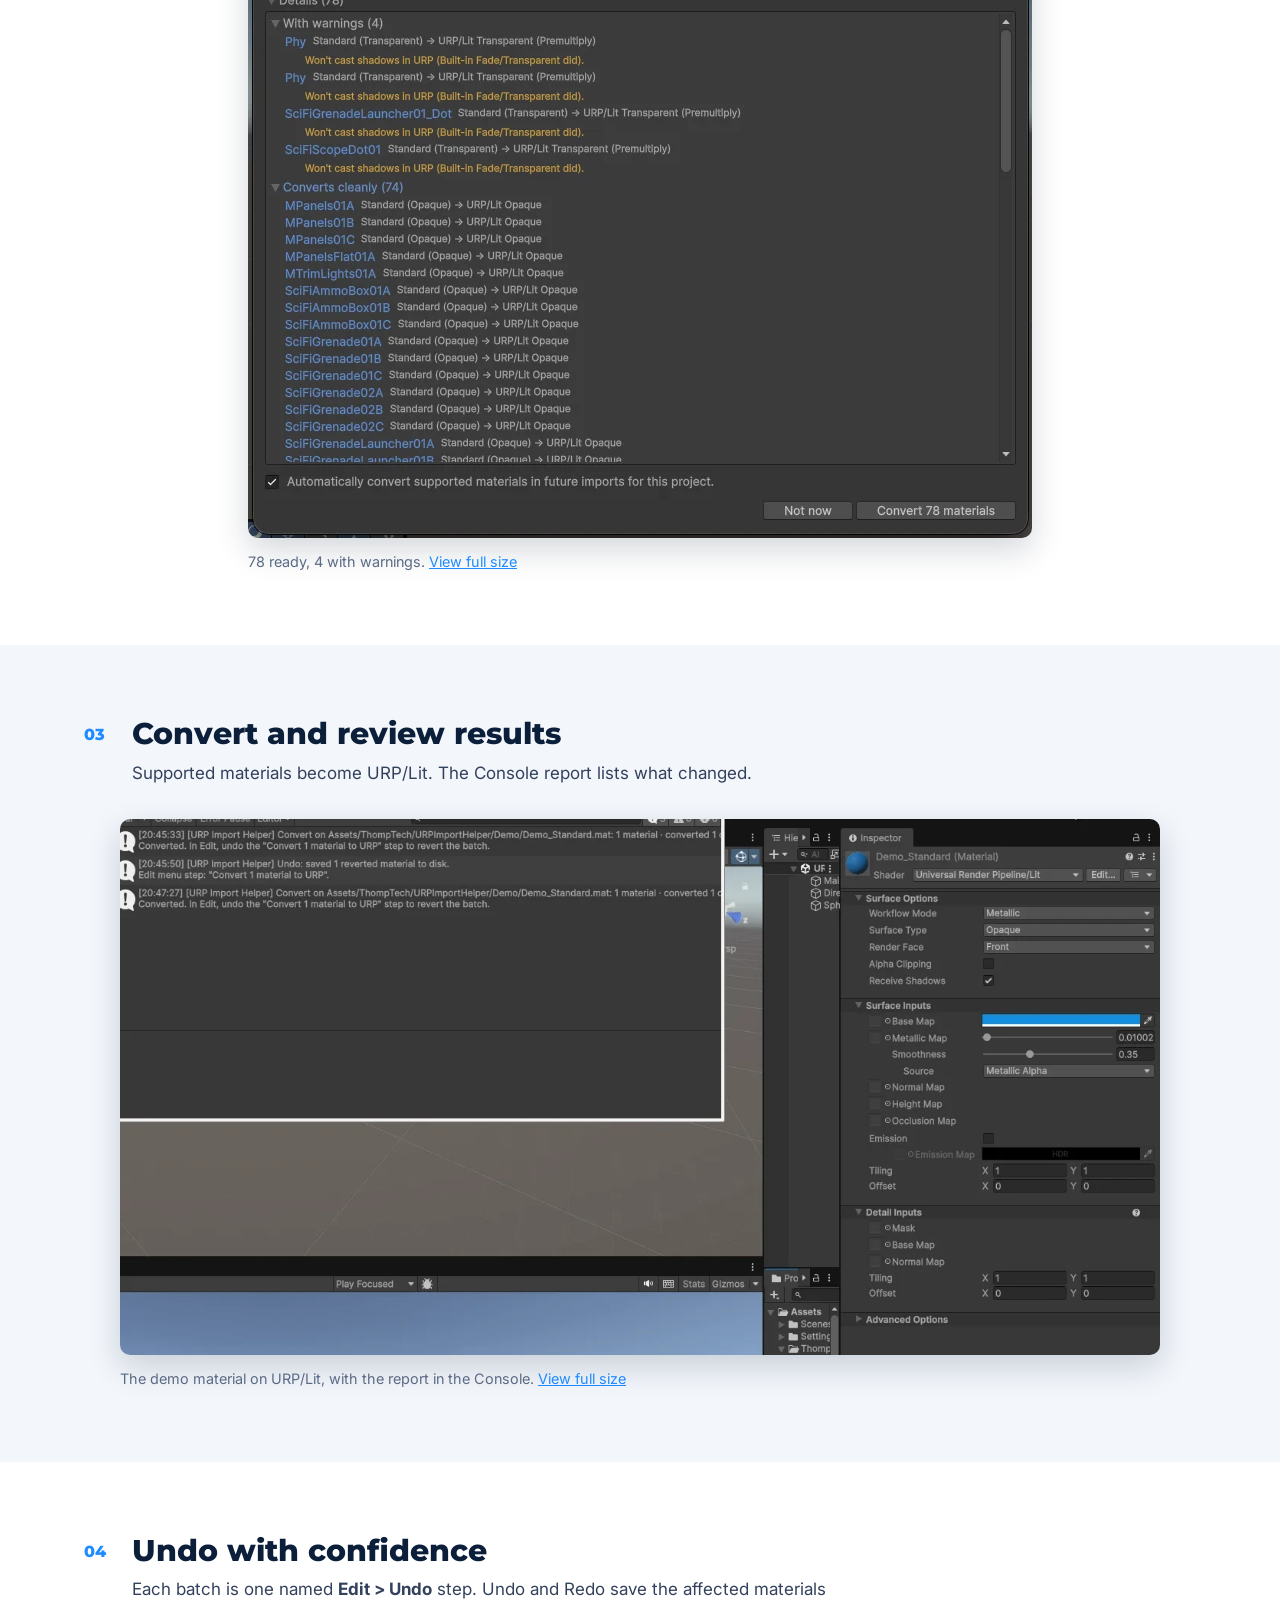
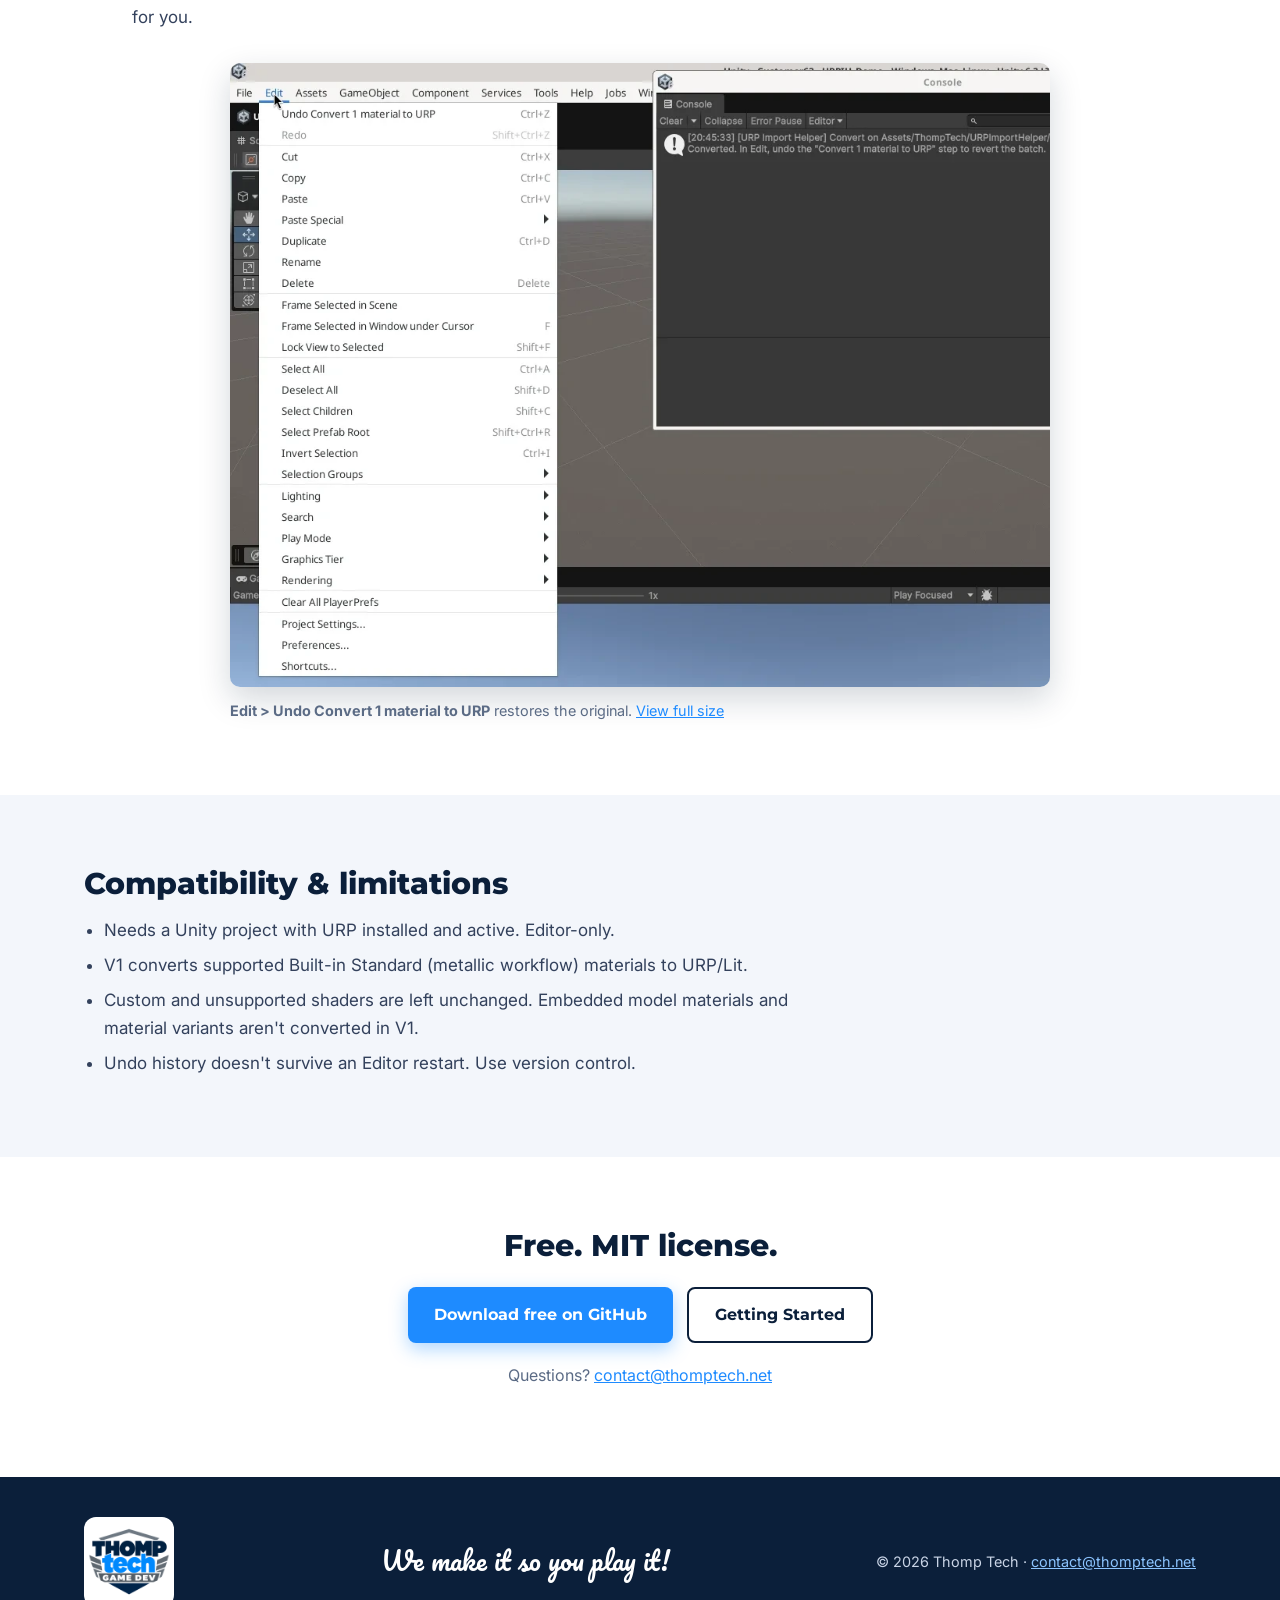
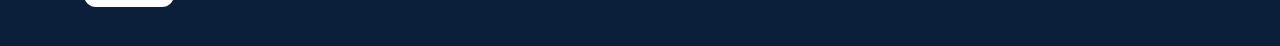
==== commit cbae934e: "URPIH hero: drop redundant eyebrow, tighten spacing" ====
--- a/urp-import-helper/index.html
+++ b/urp-import-helper/index.html
@@ -19,7 +19,6 @@
 
 <section class="urp-hero">
   <div class="wrap">
-    <p class="eyebrow">URP Import Helper by Thomp Tech</p>
     <h1>URP Import Helper detects imported standard materials so you never forget to convert them.</h1>
     <div class="btns">
       <a class="btn primary" href="https://github.com/Thomp-Tech/Unity-URP-Import-Helper/releases/latest">Download free on GitHub</a>
--- a/urp-import-helper/urpih.css
+++ b/urp-import-helper/urpih.css
@@ -1,5 +1,5 @@
 /* URP Import Helper product + docs pages (extends /style.css) */
-.urp-hero{background:linear-gradient(135deg,#0B1F3A 0%,#12325e 60%,#1E8BFF 140%);color:#fff;padding:150px 0 70px}
+.urp-hero{background:linear-gradient(135deg,#0B1F3A 0%,#12325e 60%,#1E8BFF 140%);color:#fff;padding:172px 0 70px}
 .urp-hero h1{color:#fff;font-size:clamp(1.8rem,4vw,3rem);font-weight:900;max-width:900px;line-height:1.2}
 .urp-hero .eyebrow{color:#8cc4ff}
 .urp-hero .lead{color:#dbe7f7;max-width:720px}
